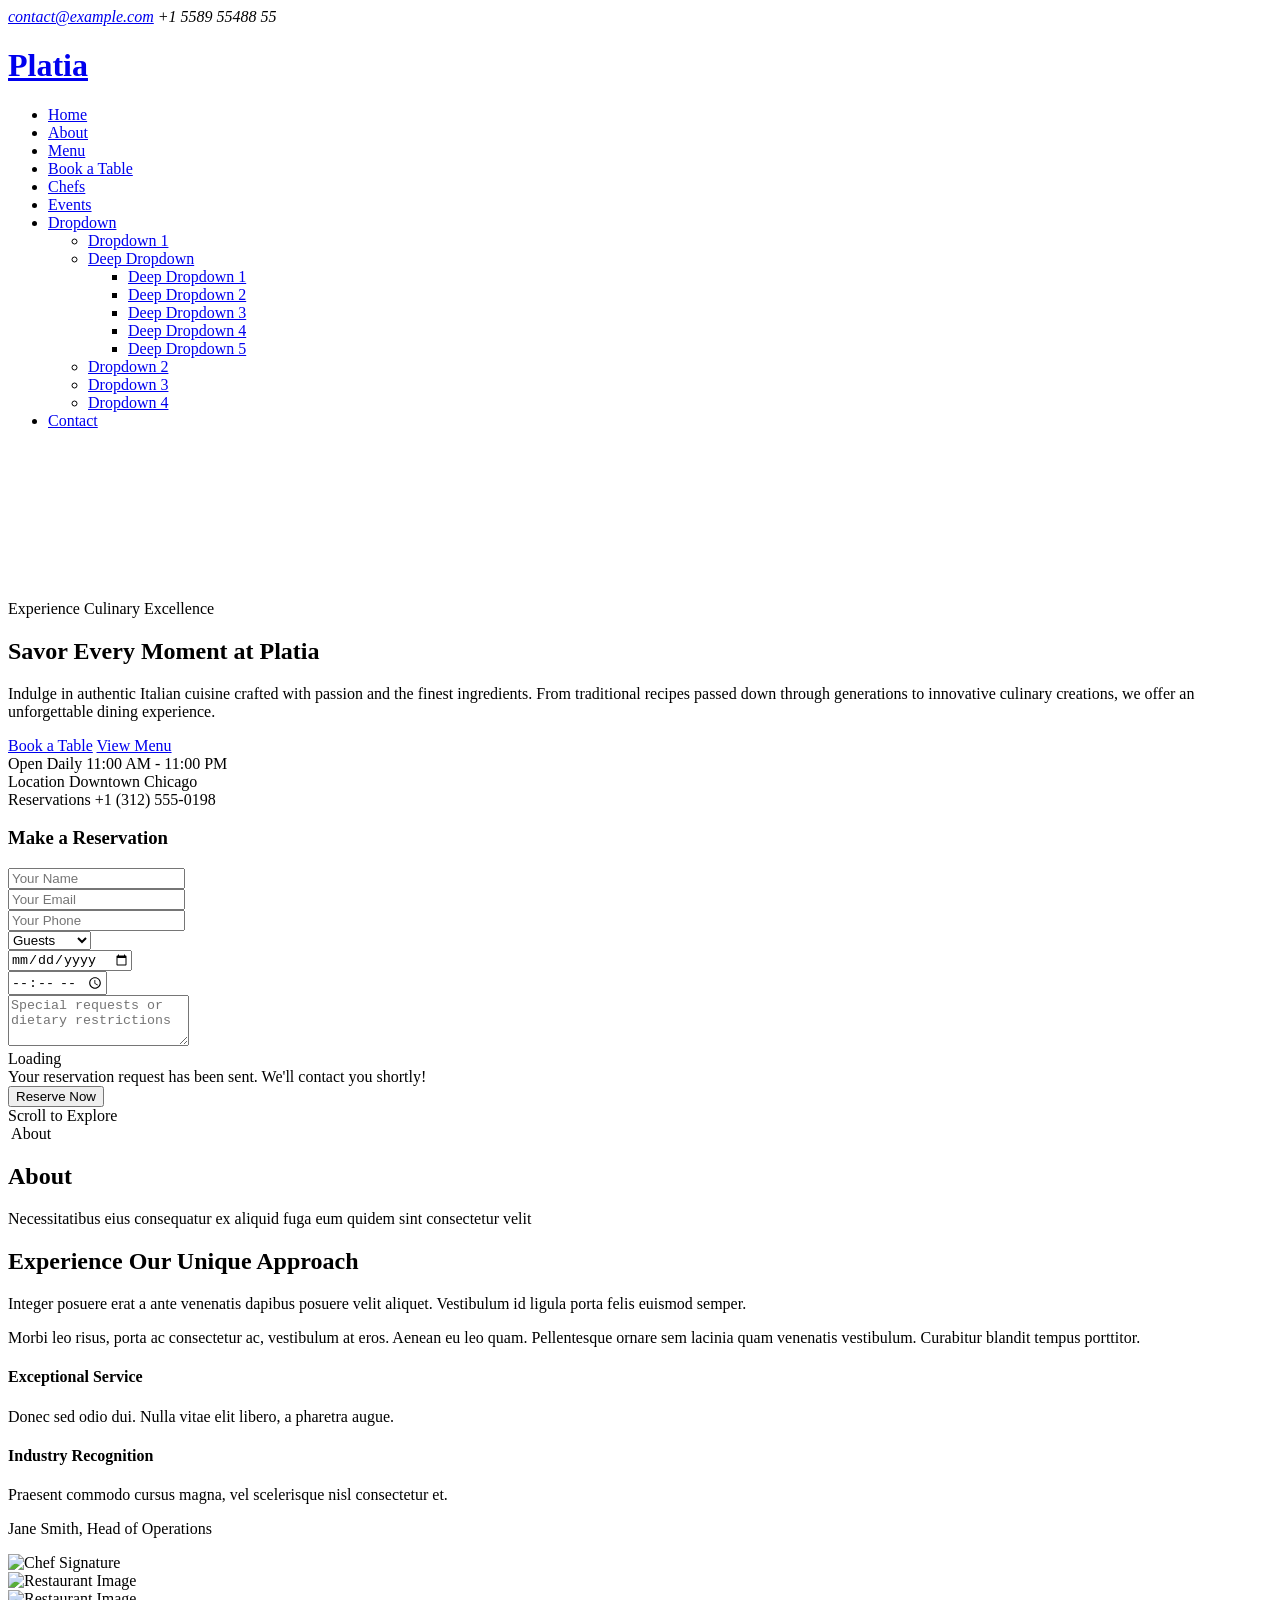
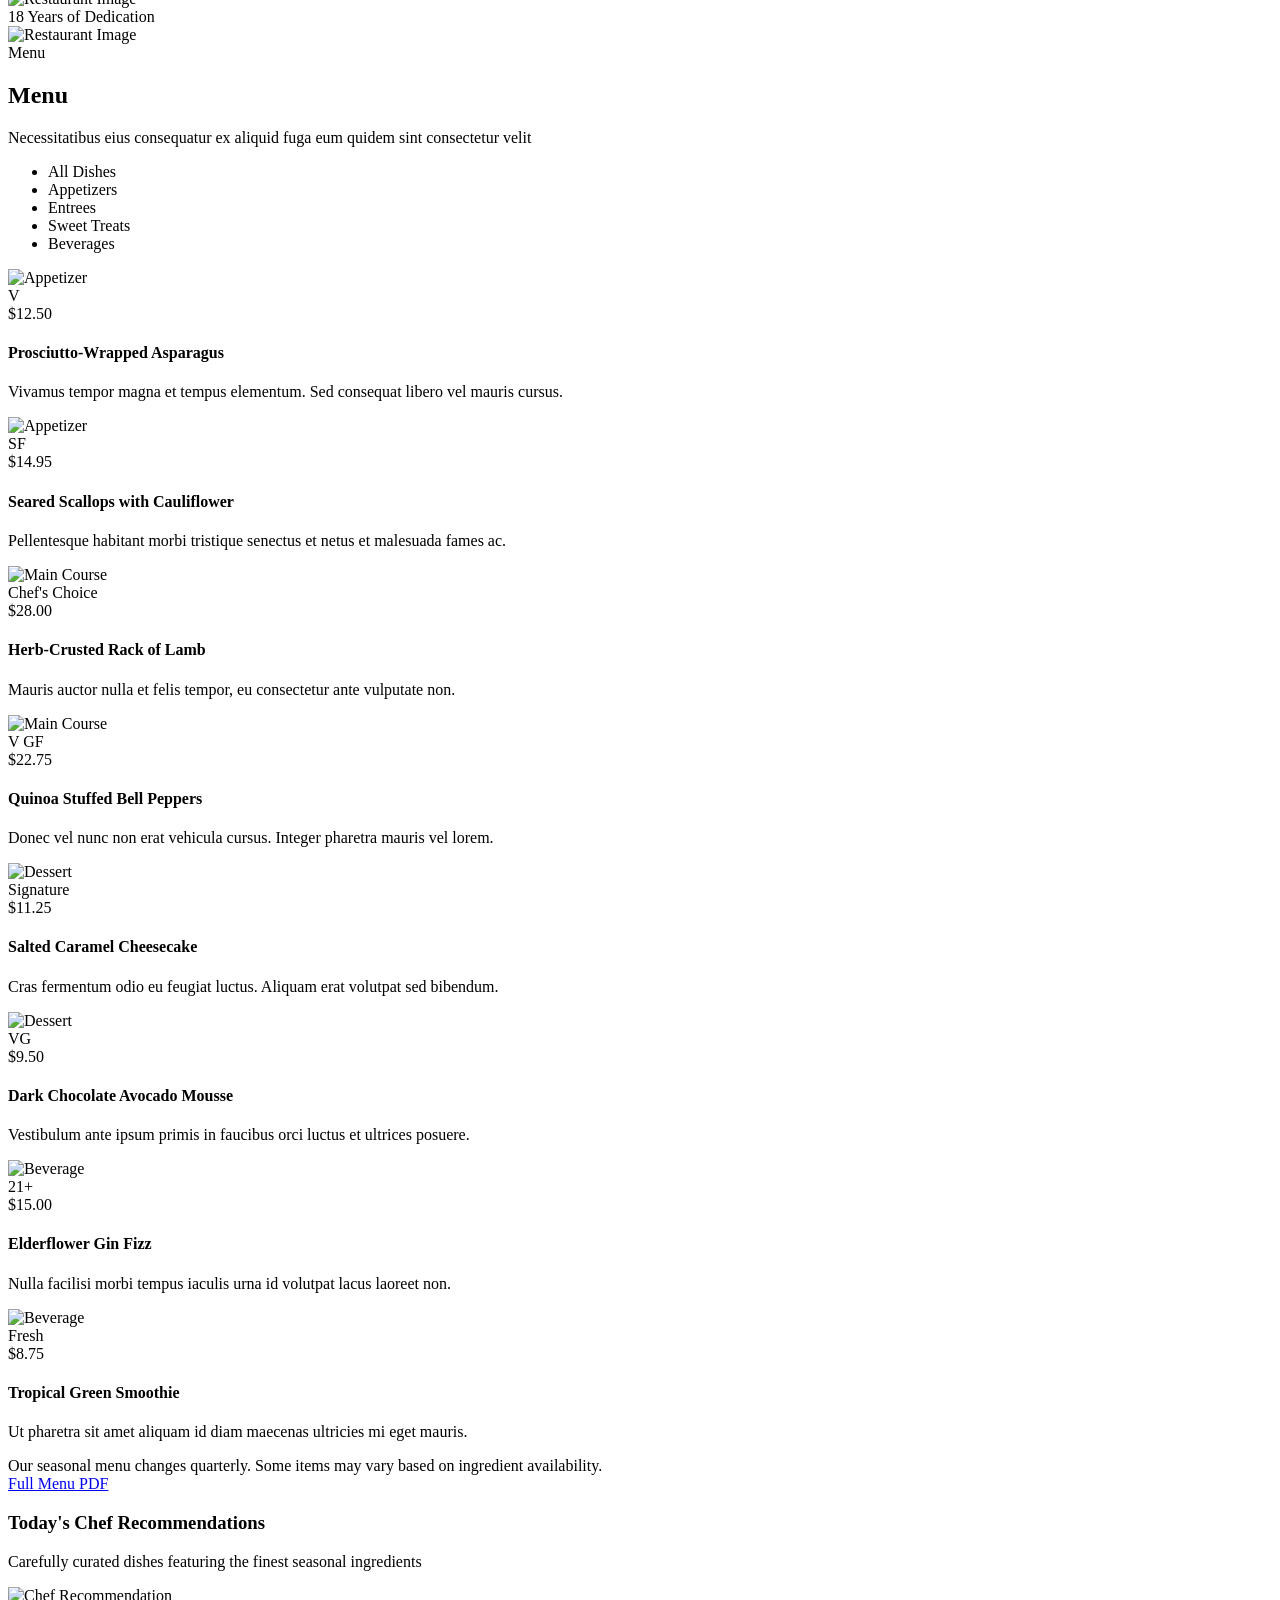
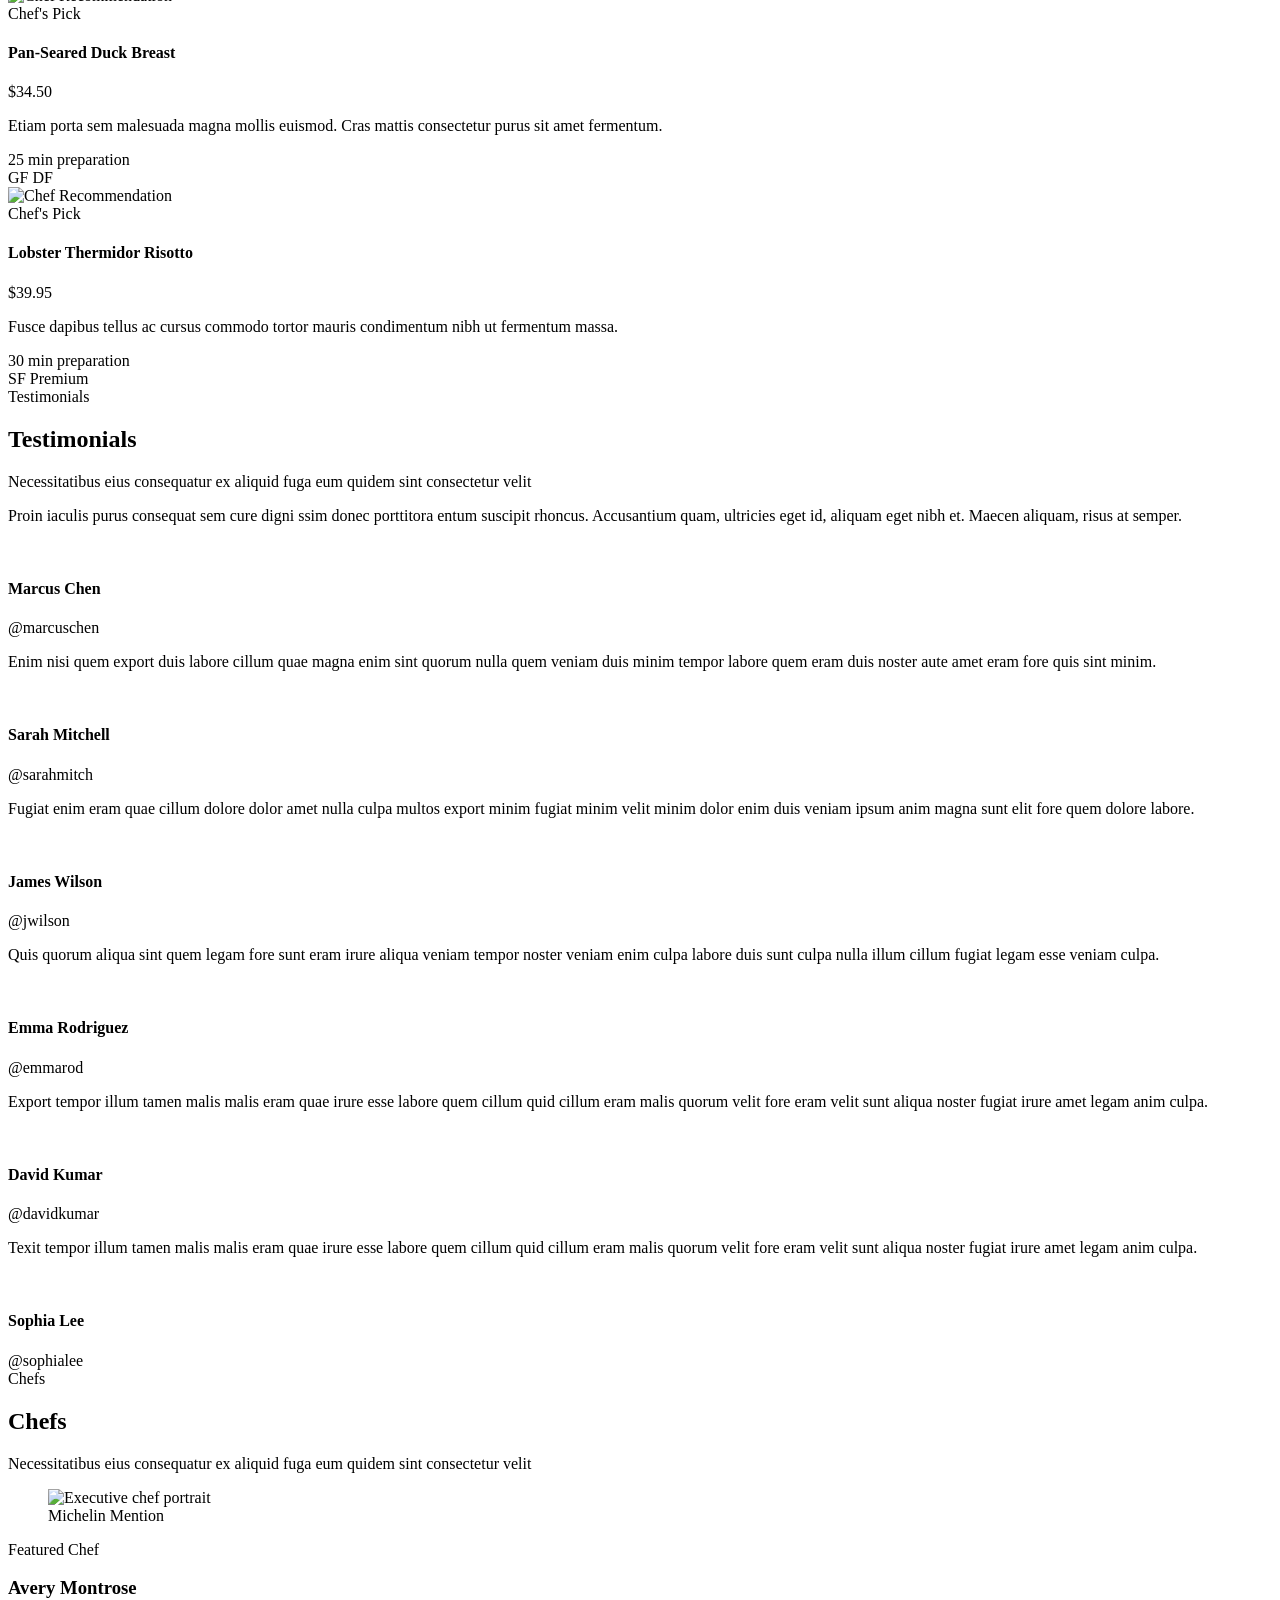
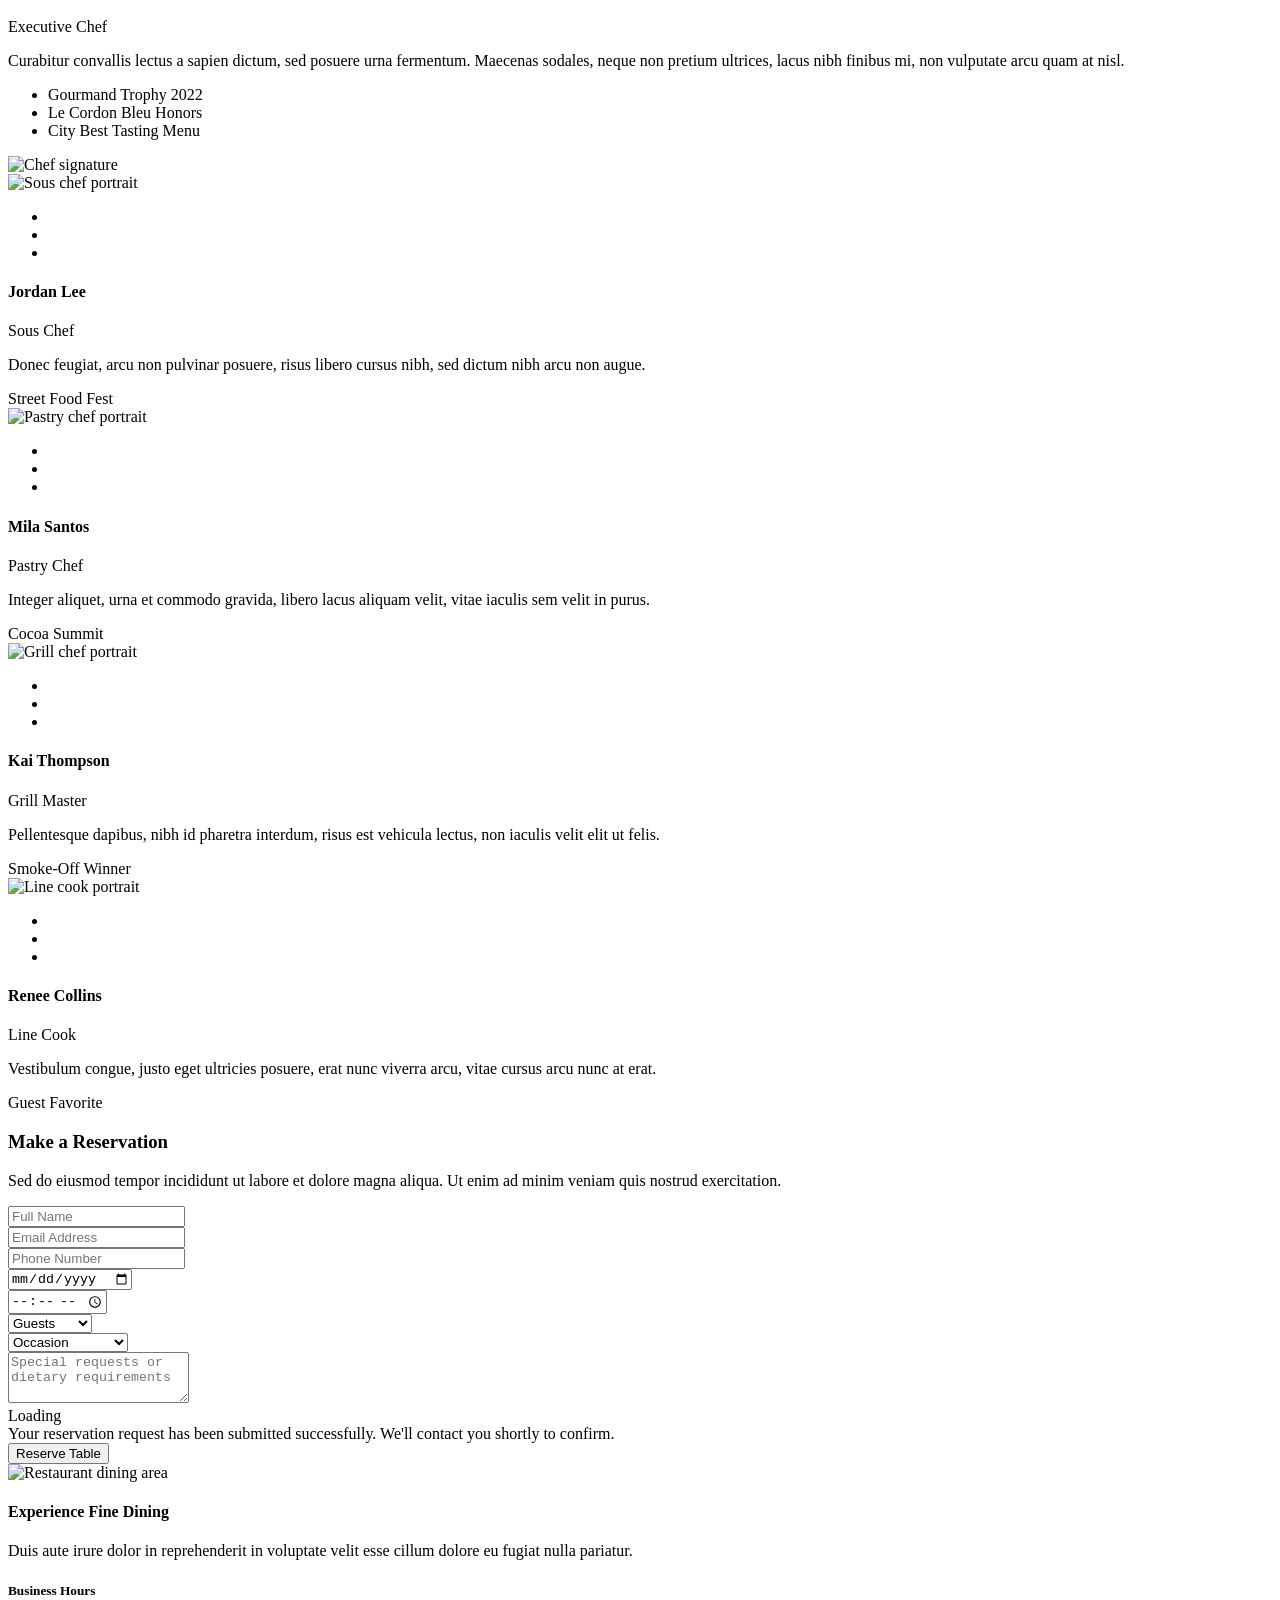
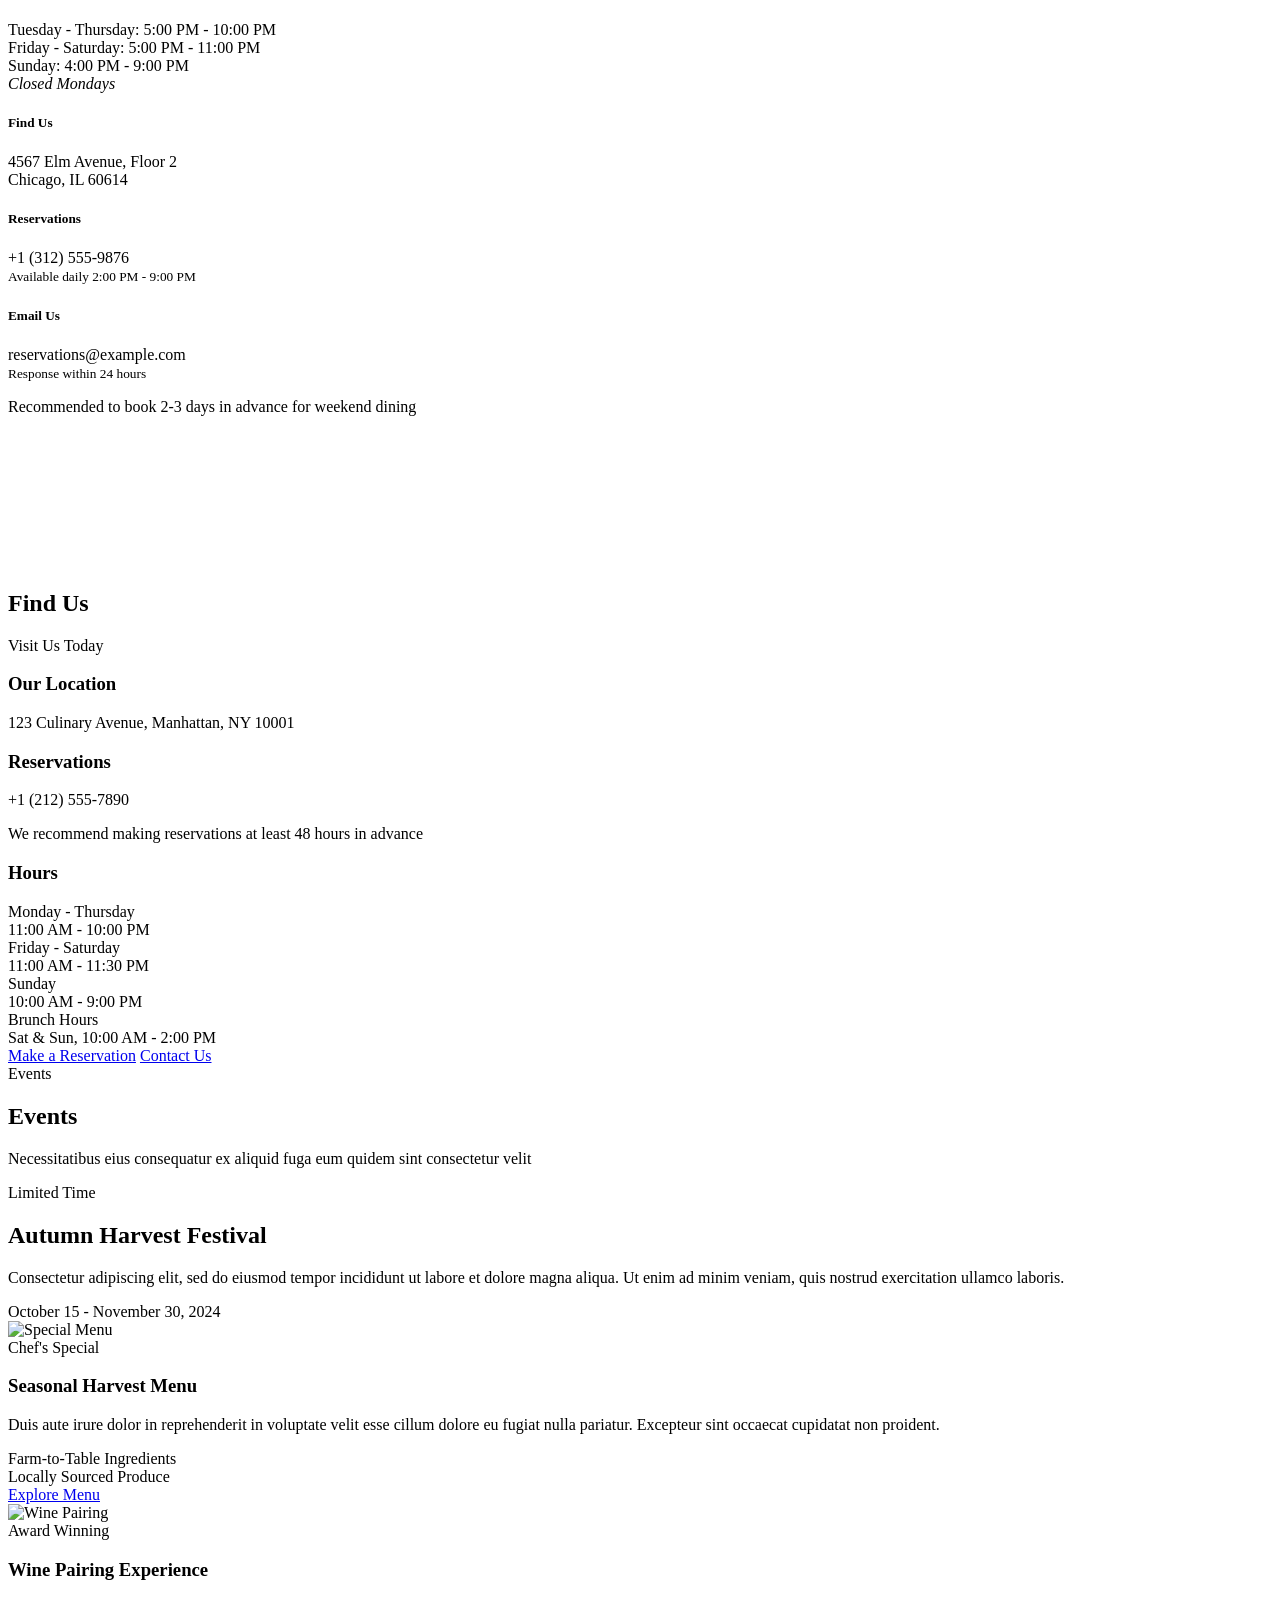
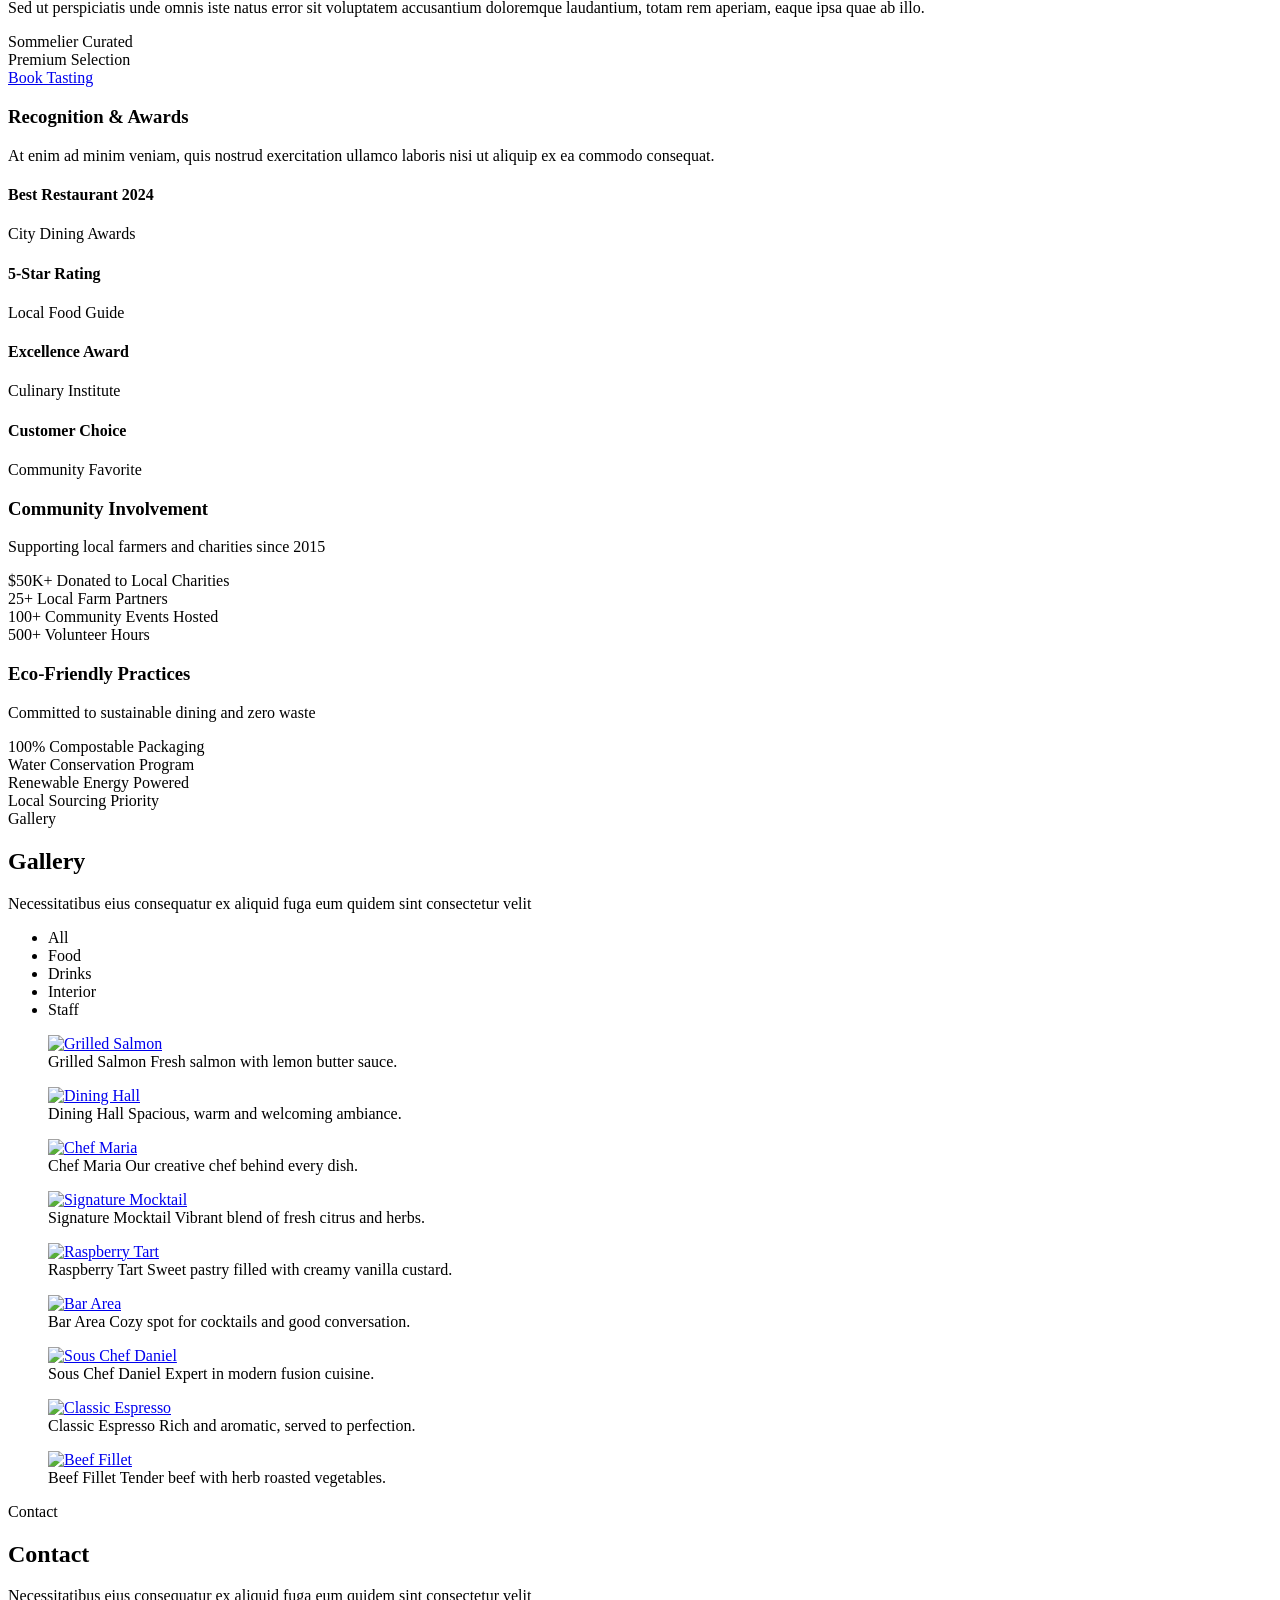
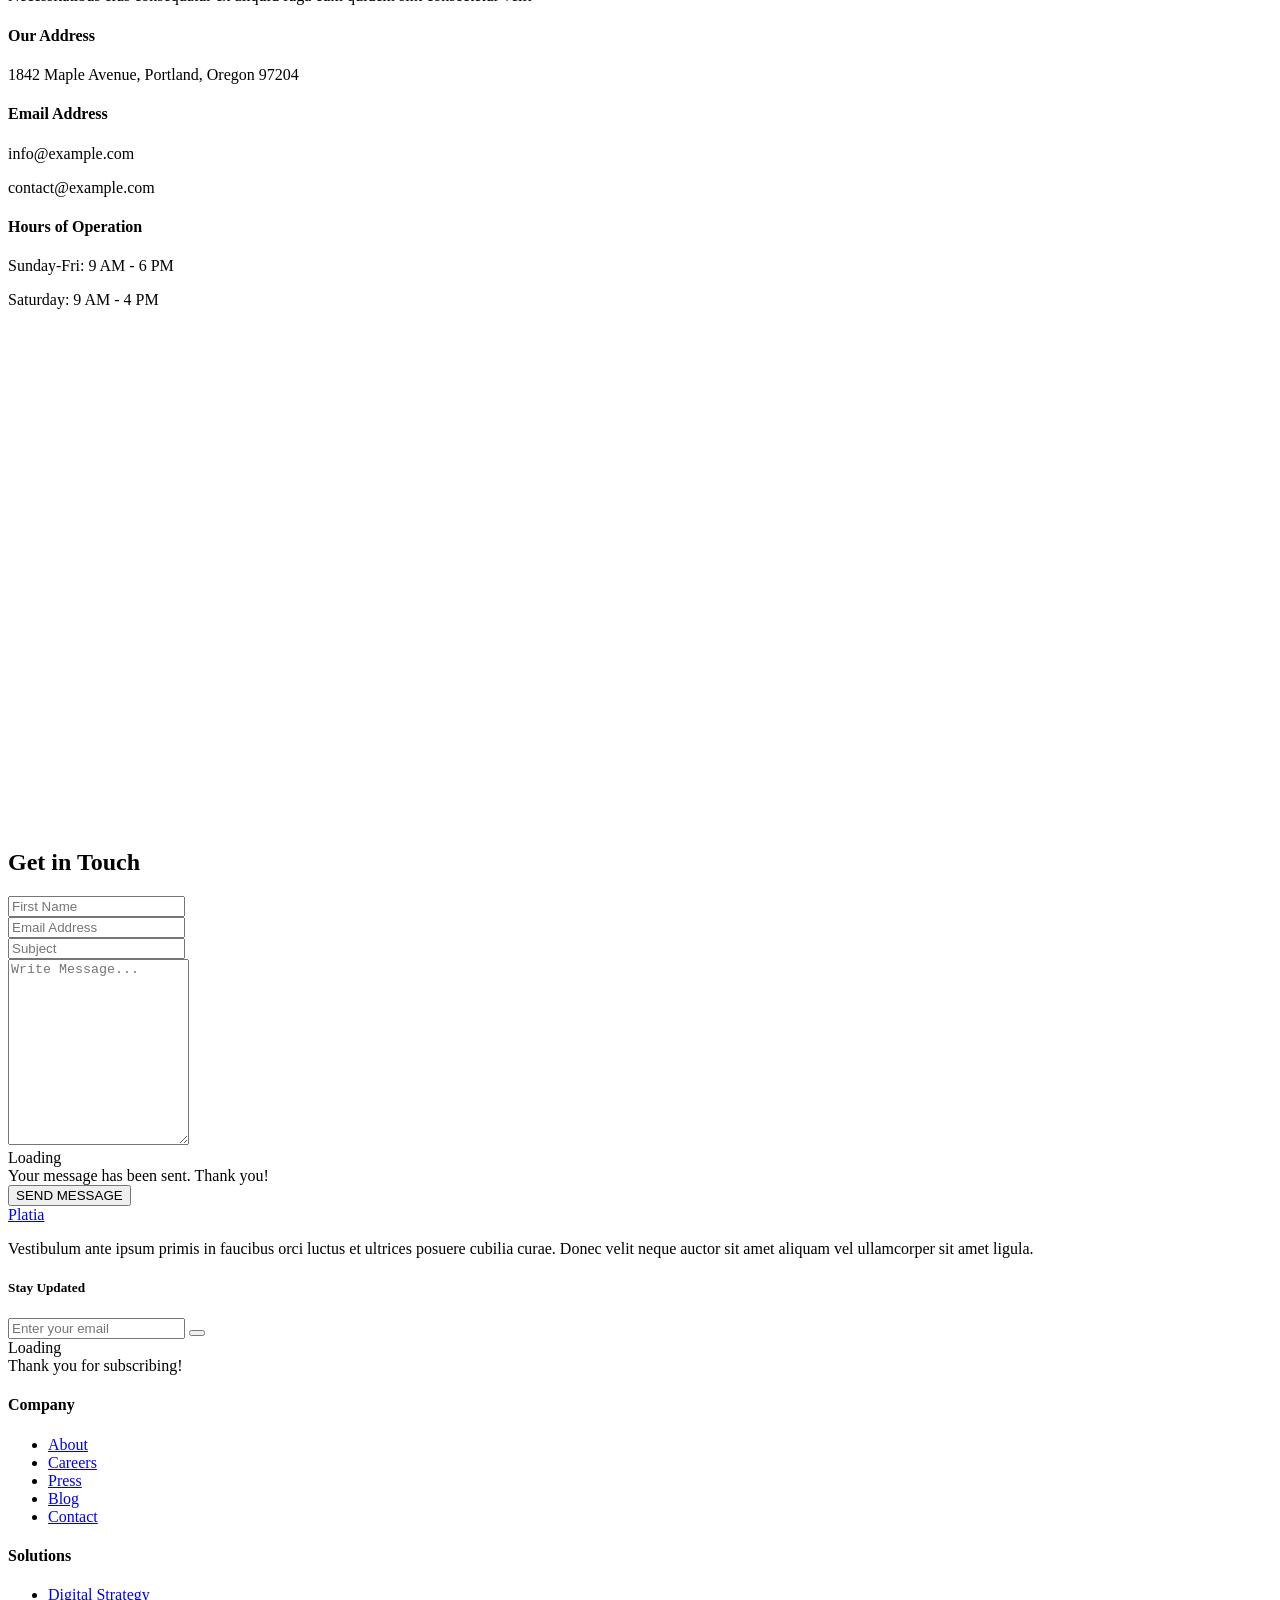
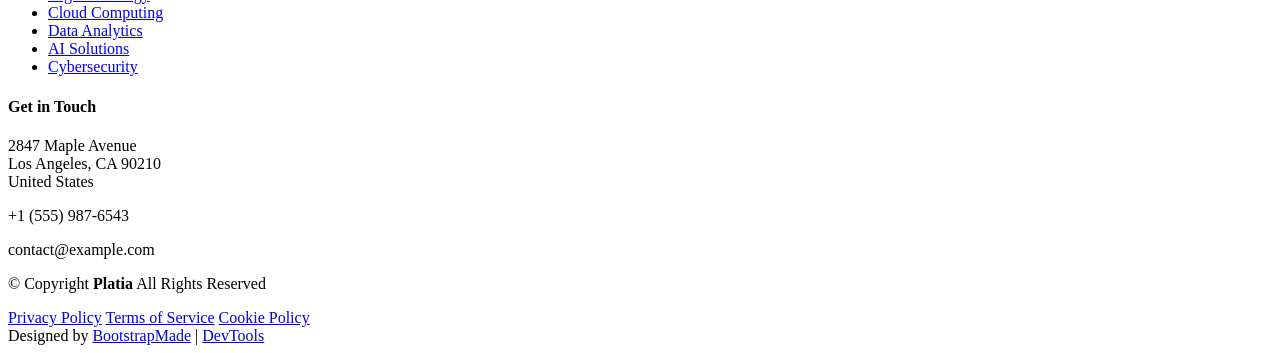
==== index.html @ f4bdc4f8 "Add files via upload" ====
<!DOCTYPE html>
<html lang="en">

<head>
  <meta charset="utf-8">
  <meta content="width=device-width, initial-scale=1.0" name="viewport">
  <title>Index - Platia Bootstrap Template</title>
  <meta name="description" content="">
  <meta name="keywords" content="">

  <!-- Favicons -->
  <link href="assets/img/favicon.png" rel="icon">
  <link href="assets/img/apple-touch-icon.png" rel="apple-touch-icon">

  <!-- Fonts -->
  <link href="https://fonts.googleapis.com" rel="preconnect">
  <link href="https://fonts.gstatic.com" rel="preconnect" crossorigin>
  <link href="https://fonts.googleapis.com/css2?family=Roboto:ital,wght@0,100;0,300;0,400;0,500;0,700;0,900;1,100;1,300;1,400;1,500;1,700;1,900&family=Roboto+Slab:wght@100;200;300;400;500;600;700;800;900&family=Source+Serif+Pro:ital,wght@0,200;0,300;0,400;0,600;0,700;0,900;1,200;1,300;1,400;1,600;1,700;1,900&display=swap" rel="stylesheet">

  <!-- Vendor CSS Files -->
  <link href="assets/vendor/bootstrap/css/bootstrap.min.css" rel="stylesheet">
  <link href="assets/vendor/bootstrap-icons/bootstrap-icons.css" rel="stylesheet">
  <link href="assets/vendor/aos/aos.css" rel="stylesheet">
  <link href="assets/vendor/swiper/swiper-bundle.min.css" rel="stylesheet">
  <link href="assets/vendor/glightbox/css/glightbox.min.css" rel="stylesheet">

  <!-- Main CSS File -->
  <link href="assets/css/main.css" rel="stylesheet">

  <!-- =======================================================
  * Template Name: Platia
  * Template URL: https://bootstrapmade.com/platia-bootstrap-restaurant-template/
  * Updated: Aug 11 2025 with Bootstrap v5.3.7
  * Author: BootstrapMade.com
  * License: https://bootstrapmade.com/license/
  ======================================================== -->
</head>

<body class="index-page">

  <header id="header" class="header fixed-top">

    <div class="topbar d-flex align-items-center dark-background">
      <div class="container d-flex justify-content-center justify-content-md-between">
        <div class="contact-info d-flex align-items-center">
          <i class="bi bi-envelope d-flex align-items-center"><a href="mailto:contact@example.com">contact@example.com</a></i>
          <i class="bi bi-phone d-flex align-items-center ms-4"><span>+1 5589 55488 55</span></i>
        </div>
        <div class="social-links d-none d-md-flex align-items-center">
          <a href="#" class="twitter"><i class="bi bi-twitter-x"></i></a>
          <a href="#" class="facebook"><i class="bi bi-facebook"></i></a>
          <a href="#" class="instagram"><i class="bi bi-instagram"></i></a>
          <a href="#" class="linkedin"><i class="bi bi-linkedin"></i></a>
        </div>
      </div>
    </div><!-- End Top Bar -->

    <div class="branding d-flex align-items-cente">

      <div class="container position-relative d-flex align-items-center justify-content-between">
        <a href="index.html" class="logo d-flex align-items-center">
          <!-- Uncomment the line below if you also wish to use an image logo -->
          <!-- <img src="assets/img/logo.webp" alt=""> -->
          <h1 class="sitename">Platia</h1>
        </a>

        <nav id="navmenu" class="navmenu">
          <ul>
            <li><a href="#hero" class="active">Home</a></li>
            <li><a href="#about">About</a></li>
            <li><a href="#menu">Menu</a></li>
            <li><a href="#book-a-table">Book a Table</a></li>
            <li><a href="#chefs">Chefs</a></li>
            <li><a href="#events">Events</a></li>
            <li class="dropdown"><a href="#"><span>Dropdown</span> <i class="bi bi-chevron-down toggle-dropdown"></i></a>
              <ul>
                <li><a href="#">Dropdown 1</a></li>
                <li class="dropdown"><a href="#"><span>Deep Dropdown</span> <i class="bi bi-chevron-down toggle-dropdown"></i></a>
                  <ul>
                    <li><a href="#">Deep Dropdown 1</a></li>
                    <li><a href="#">Deep Dropdown 2</a></li>
                    <li><a href="#">Deep Dropdown 3</a></li>
                    <li><a href="#">Deep Dropdown 4</a></li>
                    <li><a href="#">Deep Dropdown 5</a></li>
                  </ul>
                </li>
                <li><a href="#">Dropdown 2</a></li>
                <li><a href="#">Dropdown 3</a></li>
                <li><a href="#">Dropdown 4</a></li>
              </ul>
            </li>
            <li><a href="#contact">Contact</a></li>
          </ul>
          <i class="mobile-nav-toggle d-xl-none bi bi-list"></i>
        </nav>

      </div>

    </div>

  </header>

  <main class="main">

    <!-- Hero Section -->
    <section id="hero" class="hero section dark-background">

      <div class="hero-background">
        <video autoplay="" muted="" loop="" playsinline="">
          <source src="assets/img/restaurant/video-4.mp4" type="video/mp4">
        </video>
        <div class="overlay"></div>
      </div>

      <div class="container hero-content">
        <div class="row">
          <div class="col-lg-8">
            <div class="hero-text" data-aos="fade-up" data-aos-delay="100">
              <span class="tagline">Experience Culinary Excellence</span>
              <h1 class="hero-title">Savor Every Moment at Platia</h1>
              <p class="hero-description">Indulge in authentic Italian cuisine crafted with passion and the finest ingredients. From traditional recipes passed down through generations to innovative culinary creations, we offer an unforgettable dining experience.</p>

              <div class="hero-actions" data-aos="fade-up" data-aos-delay="200">
                <a href="#" class="btn btn-primary">Book a Table</a>
                <a href="#" class="btn btn-outline">View Menu</a>
              </div>

              <div class="hero-features" data-aos="fade-up" data-aos-delay="300">
                <div class="feature-item">
                  <i class="bi bi-clock"></i>
                  <div class="feature-text">
                    <span class="label">Open Daily</span>
                    <span class="value">11:00 AM - 11:00 PM</span>
                  </div>
                </div>
                <div class="feature-item">
                  <i class="bi bi-geo-alt"></i>
                  <div class="feature-text">
                    <span class="label">Location</span>
                    <span class="value">Downtown Chicago</span>
                  </div>
                </div>
                <div class="feature-item">
                  <i class="bi bi-telephone"></i>
                  <div class="feature-text">
                    <span class="label">Reservations</span>
                    <span class="value">+1 (312) 555-0198</span>
                  </div>
                </div>
              </div>
            </div>
          </div>

          <div class="col-lg-4">
            <div class="booking-card" data-aos="fade-left" data-aos-delay="200">
              <h3>Make a Reservation</h3>
              <form action="forms/book-a-table.php" method="post" class="php-email-form">
                <div class="row gy-3">
                  <div class="col-md-6">
                    <input type="text" name="name" class="form-control" placeholder="Your Name" required="">
                  </div>
                  <div class="col-md-6">
                    <input type="email" name="email" class="form-control" placeholder="Your Email" required="">
                  </div>
                  <div class="col-md-6">
                    <input type="tel" name="phone" class="form-control" placeholder="Your Phone" required="">
                  </div>
                  <div class="col-md-6">
                    <select name="people" class="form-control" required="">
                      <option value="">Guests</option>
                      <option value="1">1 Person</option>
                      <option value="2">2 People</option>
                      <option value="3">3 People</option>
                      <option value="4">4 People</option>
                      <option value="5">5+ People</option>
                    </select>
                  </div>
                  <div class="col-md-6">
                    <input type="date" name="date" class="form-control" required="">
                  </div>
                  <div class="col-md-6">
                    <input type="time" name="time" class="form-control" required="">
                  </div>
                  <div class="col-12">
                    <textarea name="message" class="form-control" rows="3" placeholder="Special requests or dietary restrictions"></textarea>
                  </div>
                  <div class="col-12">
                    <div class="loading">Loading</div>
                    <div class="error-message"></div>
                    <div class="sent-message">Your reservation request has been sent. We'll contact you shortly!</div>
                    <button type="submit" class="btn btn-primary w-100">Reserve Now</button>
                  </div>
                </div>
              </form>
            </div>
          </div>
        </div>
      </div>

      <div class="scroll-indicator" data-aos="fade-up" data-aos-delay="400">
        <div class="scroll-text">Scroll to Explore</div>
        <div class="scroll-arrow">
          <i class="bi bi-chevron-down"></i>
        </div>
      </div>

    </section><!-- /Hero Section -->

    <!-- About Section -->
    <section id="about" class="about section">

      <!-- Section Title -->
      <div class="container section-title" data-aos="fade-up">
        <span class="description-title">&nbsp;About</span>
        <h2>About</h2>
        <p>Necessitatibus eius consequatur ex aliquid fuga eum quidem sint consectetur velit</p>
      </div><!-- End Section Title -->

      <div class="container" data-aos="fade-up" data-aos-delay="100">

        <div class="row g-5 align-items-center">
          <div class="col-lg-6" data-aos="fade-up">
            <div class="about-content">
              <h2>Experience Our Unique Approach</h2>
              <p class="fst-italic">Integer posuere erat a ante venenatis dapibus posuere velit aliquet. Vestibulum id ligula porta felis euismod semper.</p>
              <p>Morbi leo risus, porta ac consectetur ac, vestibulum at eros. Aenean eu leo quam. Pellentesque ornare sem lacinia quam venenatis vestibulum. Curabitur blandit tempus porttitor.</p>

              <div class="row mt-4">
                <div class="col-md-6">
                  <div class="feature-item" data-aos="fade-up" data-aos-delay="150">
                    <i class="bi bi-award"></i>
                    <h4>Exceptional Service</h4>
                    <p>Donec sed odio dui. Nulla vitae elit libero, a pharetra augue.</p>
                  </div>
                </div>
                <div class="col-md-6">
                  <div class="feature-item" data-aos="fade-up" data-aos-delay="200">
                    <i class="bi bi-trophy"></i>
                    <h4>Industry Recognition</h4>
                    <p>Praesent commodo cursus magna, vel scelerisque nisl consectetur et.</p>
                  </div>
                </div>
              </div>

              <div class="signature mt-4" data-aos="fade-up" data-aos-delay="250">
                <p class="chef-name">Jane Smith, Head of Operations</p>
                <img src="assets/img/misc/signature-1.webp" alt="Chef Signature" class="img-fluid">
              </div>
            </div>
          </div>

          <div class="col-lg-6" data-aos="fade-up" data-aos-delay="300">
            <div class="about-gallery">
              <div class="row g-3">
                <div class="col-6">
                  <img src="assets/img/restaurant/showcase-3.webp" class="img-fluid rounded" alt="Restaurant Image">
                </div>
                <div class="col-6">
                  <img src="assets/img/restaurant/showcase-8.webp" class="img-fluid rounded" alt="Restaurant Image">
                </div>
                <div class="col-12 mt-3">
                  <div class="years-badge">
                    <span class="number">18</span>
                    <span class="text">Years of Dedication</span>
                  </div>
                  <img src="assets/img/restaurant/showcase-6.webp" class="img-fluid rounded" alt="Restaurant Image">
                </div>
              </div>
            </div>
          </div>
        </div>

      </div>

    </section><!-- /About Section -->

    <!-- Menu Section -->
    <section id="menu" class="menu section">

      <!-- Section Title -->
      <div class="container section-title" data-aos="fade-up">
        <span class="description-title">Menu</span>
        <h2>Menu</h2>
        <p>Necessitatibus eius consequatur ex aliquid fuga eum quidem sint consectetur velit</p>
      </div><!-- End Section Title -->

      <div class="container" data-aos="fade-up" data-aos-delay="100">

        <div class="isotope-layout" data-default-filter="*" data-layout="masonry" data-sort="original-order">

          <div class="menu-filters isotope-filters mb-5" data-aos="fade-up" data-aos-delay="200">
            <ul>
              <li data-filter="*" class="filter-active">All Dishes</li>
              <li data-filter=".filter-starters">Appetizers</li>
              <li data-filter=".filter-main">Entrees</li>
              <li data-filter=".filter-dessert">Sweet Treats</li>
              <li data-filter=".filter-drinks">Beverages</li>
            </ul>
          </div>

          <div class="menu-grid isotope-container row gy-5" data-aos="fade-up" data-aos-delay="300">

            <div class="col-xl-4 col-lg-6 isotope-item filter-starters">
              <div class="menu-card">
                <div class="menu-card-image">
                  <img src="assets/img/restaurant/starter-1.webp" alt="Appetizer" class="img-fluid">
                  <div class="dietary-badges">
                    <span class="badge-vegetarian">V</span>
                  </div>
                  <div class="price-overlay">$12.50</div>
                </div>
                <div class="menu-card-content">
                  <h4>Prosciutto-Wrapped Asparagus</h4>
                  <p>Vivamus tempor magna et tempus elementum. Sed consequat libero vel mauris cursus.</p>
                  <div class="spice-level">
                    <span class="spice-dot"></span>
                    <span class="spice-dot"></span>
                    <span class="spice-dot active"></span>
                  </div>
                </div>
              </div>
            </div>

            <div class="col-xl-4 col-lg-6 isotope-item filter-starters">
              <div class="menu-card">
                <div class="menu-card-image">
                  <img src="assets/img/restaurant/starter-3.webp" alt="Appetizer" class="img-fluid">
                  <div class="dietary-badges">
                    <span class="badge-seafood">SF</span>
                  </div>
                  <div class="price-overlay">$14.95</div>
                </div>
                <div class="menu-card-content">
                  <h4>Seared Scallops with Cauliflower</h4>
                  <p>Pellentesque habitant morbi tristique senectus et netus et malesuada fames ac.</p>
                  <div class="spice-level">
                    <span class="spice-dot active"></span>
                    <span class="spice-dot"></span>
                    <span class="spice-dot"></span>
                  </div>
                </div>
              </div>
            </div>

            <div class="col-xl-4 col-lg-6 isotope-item filter-main">
              <div class="menu-card featured">
                <div class="menu-card-image">
                  <img src="assets/img/restaurant/main-2.webp" alt="Main Course" class="img-fluid">
                  <div class="dietary-badges">
                    <span class="badge-chef">Chef's Choice</span>
                  </div>
                  <div class="price-overlay">$28.00</div>
                </div>
                <div class="menu-card-content">
                  <h4>Herb-Crusted Rack of Lamb</h4>
                  <p>Mauris auctor nulla et felis tempor, eu consectetur ante vulputate non.</p>
                  <div class="spice-level">
                    <span class="spice-dot active"></span>
                    <span class="spice-dot active"></span>
                    <span class="spice-dot"></span>
                  </div>
                </div>
              </div>
            </div>

            <div class="col-xl-4 col-lg-6 isotope-item filter-main">
              <div class="menu-card">
                <div class="menu-card-image">
                  <img src="assets/img/restaurant/main-6.webp" alt="Main Course" class="img-fluid">
                  <div class="dietary-badges">
                    <span class="badge-vegetarian">V</span>
                    <span class="badge-gluten-free">GF</span>
                  </div>
                  <div class="price-overlay">$22.75</div>
                </div>
                <div class="menu-card-content">
                  <h4>Quinoa Stuffed Bell Peppers</h4>
                  <p>Donec vel nunc non erat vehicula cursus. Integer pharetra mauris vel lorem.</p>
                  <div class="spice-level">
                    <span class="spice-dot active"></span>
                    <span class="spice-dot"></span>
                    <span class="spice-dot"></span>
                  </div>
                </div>
              </div>
            </div>

            <div class="col-xl-4 col-lg-6 isotope-item filter-dessert">
              <div class="menu-card">
                <div class="menu-card-image">
                  <img src="assets/img/restaurant/dessert-4.webp" alt="Dessert" class="img-fluid">
                  <div class="dietary-badges">
                    <span class="badge-signature">Signature</span>
                  </div>
                  <div class="price-overlay">$11.25</div>
                </div>
                <div class="menu-card-content">
                  <h4>Salted Caramel Cheesecake</h4>
                  <p>Cras fermentum odio eu feugiat luctus. Aliquam erat volutpat sed bibendum.</p>
                  <div class="spice-level">
                    <span class="spice-dot"></span>
                    <span class="spice-dot"></span>
                    <span class="spice-dot"></span>
                  </div>
                </div>
              </div>
            </div>

            <div class="col-xl-4 col-lg-6 isotope-item filter-dessert">
              <div class="menu-card">
                <div class="menu-card-image">
                  <img src="assets/img/restaurant/dessert-9.webp" alt="Dessert" class="img-fluid">
                  <div class="dietary-badges">
                    <span class="badge-vegan">VG</span>
                  </div>
                  <div class="price-overlay">$9.50</div>
                </div>
                <div class="menu-card-content">
                  <h4>Dark Chocolate Avocado Mousse</h4>
                  <p>Vestibulum ante ipsum primis in faucibus orci luctus et ultrices posuere.</p>
                  <div class="spice-level">
                    <span class="spice-dot"></span>
                    <span class="spice-dot"></span>
                    <span class="spice-dot"></span>
                  </div>
                </div>
              </div>
            </div>

            <div class="col-xl-4 col-lg-6 isotope-item filter-drinks">
              <div class="menu-card">
                <div class="menu-card-image">
                  <img src="assets/img/restaurant/drink-2.webp" alt="Beverage" class="img-fluid">
                  <div class="dietary-badges">
                    <span class="badge-alcoholic">21+</span>
                  </div>
                  <div class="price-overlay">$15.00</div>
                </div>
                <div class="menu-card-content">
                  <h4>Elderflower Gin Fizz</h4>
                  <p>Nulla facilisi morbi tempus iaculis urna id volutpat lacus laoreet non.</p>
                  <div class="spice-level">
                    <span class="spice-dot"></span>
                    <span class="spice-dot"></span>
                    <span class="spice-dot"></span>
                  </div>
                </div>
              </div>
            </div>

            <div class="col-xl-4 col-lg-6 isotope-item filter-drinks">
              <div class="menu-card">
                <div class="menu-card-image">
                  <img src="assets/img/restaurant/drink-6.webp" alt="Beverage" class="img-fluid">
                  <div class="dietary-badges">
                    <span class="badge-fresh">Fresh</span>
                  </div>
                  <div class="price-overlay">$8.75</div>
                </div>
                <div class="menu-card-content">
                  <h4>Tropical Green Smoothie</h4>
                  <p>Ut pharetra sit amet aliquam id diam maecenas ultricies mi eget mauris.</p>
                  <div class="spice-level">
                    <span class="spice-dot"></span>
                    <span class="spice-dot"></span>
                    <span class="spice-dot"></span>
                  </div>
                </div>
              </div>
            </div>

          </div>

        </div>

        <div class="menu-actions" data-aos="fade-up" data-aos-delay="400">
          <div class="row align-items-center">
            <div class="col-md-8">
              <div class="seasonal-notice">
                <i class="bi bi-info-circle"></i>
                <span>Our seasonal menu changes quarterly. Some items may vary based on ingredient availability.</span>
              </div>
            </div>
            <div class="col-md-4 text-md-end">
              <a href="#" class="menu-download-btn">
                <i class="bi bi-download"></i>
                <span>Full Menu PDF</span>
              </a>
            </div>
          </div>
        </div>

        <div class="chef-recommendations" data-aos="fade-up" data-aos-delay="500">
          <div class="section-header">
            <h3><i class="bi bi-star-fill"></i> Today's Chef Recommendations</h3>
            <p>Carefully curated dishes featuring the finest seasonal ingredients</p>
          </div>

          <div class="row g-4">
            <div class="col-lg-6">
              <div class="recommendation-card">
                <div class="recommendation-image">
                  <img src="assets/img/restaurant/main-9.webp" alt="Chef Recommendation" class="img-fluid">
                  <div class="chef-badge">
                    <i class="bi bi-award"></i>
                    <span>Chef's Pick</span>
                  </div>
                </div>
                <div class="recommendation-content">
                  <div class="recommendation-header">
                    <h4>Pan-Seared Duck Breast</h4>
                    <div class="recommendation-price">$34.50</div>
                  </div>
                  <p>Etiam porta sem malesuada magna mollis euismod. Cras mattis consectetur purus sit amet fermentum.</p>
                  <div class="recommendation-details">
                    <div class="serving-info">
                      <i class="bi bi-clock"></i>
                      <span>25 min preparation</span>
                    </div>
                    <div class="dietary-info">
                      <span class="mini-badge gluten-free">GF</span>
                      <span class="mini-badge dairy-free">DF</span>
                    </div>
                  </div>
                </div>
              </div>
            </div>

            <div class="col-lg-6">
              <div class="recommendation-card">
                <div class="recommendation-image">
                  <img src="assets/img/restaurant/main-8.webp" alt="Chef Recommendation" class="img-fluid">
                  <div class="chef-badge">
                    <i class="bi bi-award"></i>
                    <span>Chef's Pick</span>
                  </div>
                </div>
                <div class="recommendation-content">
                  <div class="recommendation-header">
                    <h4>Lobster Thermidor Risotto</h4>
                    <div class="recommendation-price">$39.95</div>
                  </div>
                  <p>Fusce dapibus tellus ac cursus commodo tortor mauris condimentum nibh ut fermentum massa.</p>
                  <div class="recommendation-details">
                    <div class="serving-info">
                      <i class="bi bi-clock"></i>
                      <span>30 min preparation</span>
                    </div>
                    <div class="dietary-info">
                      <span class="mini-badge seafood">SF</span>
                      <span class="mini-badge premium">Premium</span>
                    </div>
                  </div>
                </div>
              </div>
            </div>
          </div>
        </div>

      </div>

    </section><!-- /Menu Section -->

    <!-- Testimonials Section -->
    <section id="testimonials" class="testimonials section light-background">

      <!-- Section Title -->
      <div class="container section-title" data-aos="fade-up">
        <span class="description-title">Testimonials</span>
        <h2>Testimonials</h2>
        <p>Necessitatibus eius consequatur ex aliquid fuga eum quidem sint consectetur velit</p>
      </div><!-- End Section Title -->

      <div class="container" data-aos="fade-up" data-aos-delay="100">

        <div class="testimonials-14 swiper init-swiper">
          <script type="application/json" class="swiper-config">
            {
              "loop": true,
              "speed": 600,
              "autoplay": {
                "delay": 5000
              },
              "slidesPerView": 3,
              "spaceBetween": 24,
              "pagination": {
                "el": ".swiper-pagination",
                "type": "bullets",
                "clickable": true
              },
              "breakpoints": {
                "320": {
                  "slidesPerView": 1,
                  "spaceBetween": 16
                },
                "768": {
                  "slidesPerView": 2,
                  "spaceBetween": 24
                },
                "1200": {
                  "slidesPerView": 3,
                  "spaceBetween": 24
                }
              }
            }
          </script>

          <div class="swiper-wrapper">

            <!-- Testimonial Item 1 -->
            <div class="swiper-slide">
              <div class="testimonial-item">
                <div class="stars">
                  <i class="bi bi-star-fill"></i>
                  <i class="bi bi-star-fill"></i>
                  <i class="bi bi-star-fill"></i>
                  <i class="bi bi-star-fill"></i>
                  <i class="bi bi-star-fill"></i>
                </div>
                <p>Proin iaculis purus consequat sem cure digni ssim donec porttitora entum suscipit rhoncus. Accusantium quam, ultricies eget id, aliquam eget nibh et. Maecen aliquam, risus at semper.</p>
                <div class="profile">
                  <img src="assets/img/person/person-m-9.webp" class="testimonial-img" alt="" loading="lazy">
                  <div class="info">
                    <h4>Marcus Chen <i class="bi bi-patch-check-fill"></i></h4>
                    <span>@marcuschen</span>
                  </div>
                </div>
              </div>
            </div><!-- End testimonial item -->

            <!-- Testimonial Item 2 -->
            <div class="swiper-slide">
              <div class="testimonial-item">
                <div class="stars">
                  <i class="bi bi-star-fill"></i>
                  <i class="bi bi-star-fill"></i>
                  <i class="bi bi-star-fill"></i>
                  <i class="bi bi-star-fill"></i>
                  <i class="bi bi-star-fill"></i>
                </div>
                <p>Enim nisi quem export duis labore cillum quae magna enim sint quorum nulla quem veniam duis minim tempor labore quem eram duis noster aute amet eram fore quis sint minim.</p>
                <div class="profile">
                  <img src="assets/img/person/person-f-5.webp" class="testimonial-img" alt="" loading="lazy">
                  <div class="info">
                    <h4>Sarah Mitchell <i class="bi bi-patch-check-fill"></i></h4>
                    <span>@sarahmitch</span>
                  </div>
                </div>
              </div>
            </div><!-- End testimonial item -->

            <!-- Testimonial Item 3 -->
            <div class="swiper-slide">
              <div class="testimonial-item">
                <div class="stars">
                  <i class="bi bi-star-fill"></i>
                  <i class="bi bi-star-fill"></i>
                  <i class="bi bi-star-fill"></i>
                  <i class="bi bi-star-fill"></i>
                  <i class="bi bi-star-fill"></i>
                </div>
                <p>Fugiat enim eram quae cillum dolore dolor amet nulla culpa multos export minim fugiat minim velit minim dolor enim duis veniam ipsum anim magna sunt elit fore quem dolore labore.</p>
                <div class="profile">
                  <img src="assets/img/person/person-f-12.webp" class="testimonial-img" alt="" loading="lazy">
                  <div class="info">
                    <h4>James Wilson <i class="bi bi-patch-check-fill"></i></h4>
                    <span>@jwilson</span>
                  </div>
                </div>
              </div>
            </div><!-- End testimonial item -->

            <!-- Testimonial Item 4 -->
            <div class="swiper-slide">
              <div class="testimonial-item">
                <div class="stars">
                  <i class="bi bi-star-fill"></i>
                  <i class="bi bi-star-fill"></i>
                  <i class="bi bi-star-fill"></i>
                  <i class="bi bi-star-fill"></i>
                  <i class="bi bi-star-fill"></i>
                </div>
                <p>Quis quorum aliqua sint quem legam fore sunt eram irure aliqua veniam tempor noster veniam enim culpa labore duis sunt culpa nulla illum cillum fugiat legam esse veniam culpa.</p>
                <div class="profile">
                  <img src="assets/img/person/person-m-12.webp" class="testimonial-img" alt="" loading="lazy">
                  <div class="info">
                    <h4>Emma Rodriguez <i class="bi bi-patch-check-fill"></i></h4>
                    <span>@emmarod</span>
                  </div>
                </div>
              </div>
            </div><!-- End testimonial item -->

            <!-- Testimonial Item 5 -->
            <div class="swiper-slide">
              <div class="testimonial-item">
                <div class="stars">
                  <i class="bi bi-star-fill"></i>
                  <i class="bi bi-star-fill"></i>
                  <i class="bi bi-star-fill"></i>
                  <i class="bi bi-star-fill"></i>
                  <i class="bi bi-star-fill"></i>
                </div>
                <p>Export tempor illum tamen malis malis eram quae irure esse labore quem cillum quid cillum eram malis quorum velit fore eram velit sunt aliqua noster fugiat irure amet legam anim culpa.</p>
                <div class="profile">
                  <img src="assets/img/person/person-m-13.webp" class="testimonial-img" alt="" loading="lazy">
                  <div class="info">
                    <h4>David Kumar <i class="bi bi-patch-check-fill"></i></h4>
                    <span>@davidkumar</span>
                  </div>
                </div>
              </div>
            </div><!-- End testimonial item -->

            <!-- Testimonial Item 6 -->
            <div class="swiper-slide">
              <div class="testimonial-item">
                <div class="stars">
                  <i class="bi bi-star-fill"></i>
                  <i class="bi bi-star-fill"></i>
                  <i class="bi bi-star-fill"></i>
                  <i class="bi bi-star-fill"></i>
                  <i class="bi bi-star-fill"></i>
                </div>
                <p>Texit tempor illum tamen malis malis eram quae irure esse labore quem cillum quid cillum eram malis quorum velit fore eram velit sunt aliqua noster fugiat irure amet legam anim culpa.</p>
                <div class="profile">
                  <img src="assets/img/person/person-f-13.webp" class="testimonial-img" alt="" loading="lazy">
                  <div class="info">
                    <h4>Sophia Lee <i class="bi bi-patch-check-fill"></i></h4>
                    <span>@sophialee</span>
                  </div>
                </div>
              </div>
            </div><!-- End testimonial item -->

          </div>

          <div class="swiper-pagination"></div>

        </div>

      </div>

    </section><!-- /Testimonials Section -->

    <!-- Chefs Section -->
    <section id="chefs" class="chefs section">

      <!-- Section Title -->
      <div class="container section-title" data-aos="fade-up">
        <span class="description-title">Chefs</span>
        <h2>Chefs</h2>
        <p>Necessitatibus eius consequatur ex aliquid fuga eum quidem sint consectetur velit</p>
      </div><!-- End Section Title -->

      <div class="container" data-aos="fade-up" data-aos-delay="100">

        <div class="featured-chef row align-items-center g-4" data-aos="fade-up" data-aos-delay="150">
          <div class="col-lg-5">
            <figure class="chef-photo m-0">
              <img src="assets/img/restaurant/chef-4.webp" alt="Executive chef portrait" class="img-fluid">
              <div class="badge-overlay">
                <span class="pill"><i class="bi bi-star-fill me-1"></i> Michelin Mention</span>
              </div>
            </figure>
          </div>

          <div class="col-lg-7">
            <div class="chef-content">
              <div class="topline d-inline-flex align-items-center mb-2">
                <i class="bi bi-patch-check-fill me-2"></i>
                <span>Featured Chef</span>
              </div>
              <h3 class="name">Avery Montrose</h3>
              <p class="role mb-3">Executive Chef</p>
              <p class="bio mb-4">Curabitur convallis lectus a sapien dictum, sed posuere urna fermentum. Maecenas sodales, neque non pretium ultrices, lacus nibh finibus mi, non vulputate arcu quam at nisl.</p>

              <ul class="awards list-unstyled d-flex flex-wrap gap-2 mb-4">
                <li class="award-badge"><i class="bi bi-award me-1"></i> Gourmand Trophy 2022</li>
                <li class="award-badge"><i class="bi bi-bookmark-star me-1"></i> Le Cordon Bleu Honors</li>
                <li class="award-badge"><i class="bi bi-trophy me-1"></i> City Best Tasting Menu</li>
              </ul>

              <div class="signature">
                <img src="assets/img/misc/signature-1.webp" alt="Chef signature" class="img-fluid">
              </div>
            </div>
          </div>
        </div>

        <div class="row g-4 team-grid mt-2">

          <div class="col-md-6 col-lg-3" data-aos="zoom-in" data-aos-delay="200">
            <article class="chef-card h-100">
              <div class="image-wrapper">
                <img src="assets/img/restaurant/chef-1.webp" alt="Sous chef portrait" class="img-fluid" loading="lazy">
                <ul class="social list-unstyled m-0">
                  <li><a href="#" aria-label="Instagram"><i class="bi bi-instagram"></i></a></li>
                  <li><a href="#" aria-label="Twitter"><i class="bi bi-twitter-x"></i></a></li>
                  <li><a href="#" aria-label="LinkedIn"><i class="bi bi-linkedin"></i></a></li>
                </ul>
              </div>
              <div class="content p-3">
                <h4 class="name mb-1">Jordan Lee</h4>
                <p class="role mb-2">Sous Chef</p>
                <p class="excerpt mb-3">Donec feugiat, arcu non pulvinar posuere, risus libero cursus nibh, sed dictum nibh arcu non augue.</p>
                <div class="badges d-flex flex-wrap gap-2">
                  <span class="mini-badge"><i class="bi bi-award me-1"></i> Street Food Fest</span>
                </div>
              </div>
            </article>
          </div><!-- End Chef Card -->

          <div class="col-md-6 col-lg-3" data-aos="zoom-in" data-aos-delay="250">
            <article class="chef-card h-100">
              <div class="image-wrapper">
                <img src="assets/img/restaurant/chef-6.webp" alt="Pastry chef portrait" class="img-fluid" loading="lazy">
                <ul class="social list-unstyled m-0">
                  <li><a href="#" aria-label="Instagram"><i class="bi bi-instagram"></i></a></li>
                  <li><a href="#" aria-label="Facebook"><i class="bi bi-facebook"></i></a></li>
                  <li><a href="#" aria-label="Pinterest"><i class="bi bi-pinterest"></i></a></li>
                </ul>
              </div>
              <div class="content p-3">
                <h4 class="name mb-1">Mila Santos</h4>
                <p class="role mb-2">Pastry Chef</p>
                <p class="excerpt mb-3">Integer aliquet, urna et commodo gravida, libero lacus aliquam velit, vitae iaculis sem velit in purus.</p>
                <div class="badges d-flex flex-wrap gap-2">
                  <span class="mini-badge"><i class="bi bi-egg-fried me-1"></i> Cocoa Summit</span>
                </div>
              </div>
            </article>
          </div><!-- End Chef Card -->

          <div class="col-md-6 col-lg-3" data-aos="zoom-in" data-aos-delay="300">
            <article class="chef-card h-100">
              <div class="image-wrapper">
                <img src="assets/img/restaurant/chef-8.webp" alt="Grill chef portrait" class="img-fluid" loading="lazy">
                <ul class="social list-unstyled m-0">
                  <li><a href="#" aria-label="Instagram"><i class="bi bi-instagram"></i></a></li>
                  <li><a href="#" aria-label="TikTok"><i class="bi bi-tiktok"></i></a></li>
                  <li><a href="#" aria-label="YouTube"><i class="bi bi-youtube"></i></a></li>
                </ul>
              </div>
              <div class="content p-3">
                <h4 class="name mb-1">Kai Thompson</h4>
                <p class="role mb-2">Grill Master</p>
                <p class="excerpt mb-3">Pellentesque dapibus, nibh id pharetra interdum, risus est vehicula lectus, non iaculis velit elit ut felis.</p>
                <div class="badges d-flex flex-wrap gap-2">
                  <span class="mini-badge"><i class="bi bi-fire me-1"></i> Smoke-Off Winner</span>
                </div>
              </div>
            </article>
          </div><!-- End Chef Card -->

          <div class="col-md-6 col-lg-3" data-aos="zoom-in" data-aos-delay="350">
            <article class="chef-card h-100">
              <div class="image-wrapper">
                <img src="assets/img/restaurant/chef-3.webp" alt="Line cook portrait" class="img-fluid" loading="lazy">
                <ul class="social list-unstyled m-0">
                  <li><a href="#" aria-label="Instagram"><i class="bi bi-instagram"></i></a></li>
                  <li><a href="#" aria-label="Twitter"><i class="bi bi-twitter-x"></i></a></li>
                  <li><a href="#" aria-label="LinkedIn"><i class="bi bi-linkedin"></i></a></li>
                </ul>
              </div>
              <div class="content p-3">
                <h4 class="name mb-1">Renee Collins</h4>
                <p class="role mb-2">Line Cook</p>
                <p class="excerpt mb-3">Vestibulum congue, justo eget ultricies posuere, erat nunc viverra arcu, vitae cursus arcu nunc at erat.</p>
                <div class="badges d-flex flex-wrap gap-2">
                  <span class="mini-badge"><i class="bi bi-emoji-smile me-1"></i> Guest Favorite</span>
                </div>
              </div>
            </article>
          </div><!-- End Chef Card -->

        </div>

      </div>

    </section><!-- /Chefs Section -->

    <!-- Book A Table Section -->
    <section id="book-a-table" class="book-a-table section light-background">

      <div class="container" data-aos="fade-up" data-aos-delay="100">

        <div class="row">
          <div class="col-12">
            <div class="reservation-container">
              <div class="row g-0">

                <div class="col-lg-5" data-aos="fade-right" data-aos-delay="200">
                  <div class="reservation-form-section">
                    <div class="form-header text-center">
                      <h3>Make a Reservation</h3>
                      <p>Sed do eiusmod tempor incididunt ut labore et dolore magna aliqua. Ut enim ad minim veniam quis nostrud exercitation.</p>
                    </div>

                    <form action="forms/book-a-table.php" method="post" role="form" class="php-email-form">
                      <div class="row gy-3">
                        <div class="col-12">
                          <input type="text" name="name" class="form-control" placeholder="Full Name" required="">
                        </div>
                        <div class="col-12">
                          <input type="email" class="form-control" name="email" placeholder="Email Address" required="">
                        </div>
                        <div class="col-12">
                          <input type="tel" class="form-control" name="phone" placeholder="Phone Number" required="">
                        </div>
                        <div class="col-6">
                          <input type="date" name="date" class="form-control" required="">
                        </div>
                        <div class="col-6">
                          <input type="time" class="form-control" name="time" required="">
                        </div>
                        <div class="col-6">
                          <select name="people" class="form-select" required="">
                            <option value="">Guests</option>
                            <option value="1">1 Guest</option>
                            <option value="2">2 Guests</option>
                            <option value="3">3 Guests</option>
                            <option value="4">4 Guests</option>
                            <option value="5">5 Guests</option>
                            <option value="6">6+ Guests</option>
                          </select>
                        </div>
                        <div class="col-6">
                          <select name="occasion" class="form-select">
                            <option value="">Occasion</option>
                            <option value="birthday">Birthday</option>
                            <option value="anniversary">Anniversary</option>
                            <option value="business">Business Dinner</option>
                            <option value="date">Date Night</option>
                            <option value="celebration">Celebration</option>
                            <option value="other">Other</option>
                          </select>
                        </div>
                        <div class="col-12">
                          <textarea class="form-control" name="message" rows="3" placeholder="Special requests or dietary requirements"></textarea>
                        </div>
                      </div>

                      <div class="my-3">
                        <div class="loading">Loading</div>
                        <div class="error-message"></div>
                        <div class="sent-message">Your reservation request has been submitted successfully. We'll contact you shortly to confirm.</div>
                      </div>

                      <button type="submit" class="btn-reserve w-100">
                        <i class="bi bi-calendar-check me-2"></i>
                        Reserve Table
                      </button>
                    </form>
                  </div>
                </div>

                <div class="col-lg-7" data-aos="fade-left" data-aos-delay="300">
                  <div class="reservation-info-section">
                    <div class="hero-image">
                      <img src="assets/img/restaurant/showcase-2.webp" alt="Restaurant dining area" class="img-fluid">
                      <div class="overlay-content">
                        <h4>Experience Fine Dining</h4>
                        <p>Duis aute irure dolor in reprehenderit in voluptate velit esse cillum dolore eu fugiat nulla pariatur.</p>
                      </div>
                    </div>

                    <div class="info-cards">
                      <div class="row g-3">
                        <div class="col-md-6" data-aos="zoom-in" data-aos-delay="400">
                          <div class="info-card">
                            <div class="card-icon">
                              <i class="bi bi-clock"></i>
                            </div>
                            <div class="card-content">
                              <h5>Business Hours</h5>
                              <p>Tuesday - Thursday: 5:00 PM - 10:00 PM<br>
                                Friday - Saturday: 5:00 PM - 11:00 PM<br>
                                Sunday: 4:00 PM - 9:00 PM<br>
                                <em>Closed Mondays</em>
                              </p>
                            </div>
                          </div>
                        </div>

                        <div class="col-md-6" data-aos="zoom-in" data-aos-delay="450">
                          <div class="info-card">
                            <div class="card-icon">
                              <i class="bi bi-geo-alt-fill"></i>
                            </div>
                            <div class="card-content">
                              <h5>Find Us</h5>
                              <p>4567 Elm Avenue, Floor 2<br>
                                Chicago, IL 60614</p>
                            </div>
                          </div>
                        </div>

                        <div class="col-md-6" data-aos="zoom-in" data-aos-delay="500">
                          <div class="info-card">
                            <div class="card-icon">
                              <i class="bi bi-telephone-fill"></i>
                            </div>
                            <div class="card-content">
                              <h5>Reservations</h5>
                              <p>+1 (312) 555-9876<br>
                                <small>Available daily 2:00 PM - 9:00 PM</small>
                              </p>
                            </div>
                          </div>
                        </div>

                        <div class="col-md-6" data-aos="zoom-in" data-aos-delay="550">
                          <div class="info-card">
                            <div class="card-icon">
                              <i class="bi bi-envelope-fill"></i>
                            </div>
                            <div class="card-content">
                              <h5>Email Us</h5>
                              <p>reservations@example.com<br>
                                <small>Response within 24 hours</small>
                              </p>
                            </div>
                          </div>
                        </div>
                      </div>
                    </div>

                    <div class="additional-info" data-aos="fade-up" data-aos-delay="600">
                      <div class="info-highlight">
                        <i class="bi bi-star-fill"></i>
                        <span>Recommended to book 2-3 days in advance for weekend dining</span>
                      </div>
                    </div>
                  </div>
                </div>

              </div>
            </div>
          </div>
        </div>

      </div>

    </section><!-- /Book A Table Section -->

    <!-- Location Section -->
    <section id="location" class="location section">

      <div class="container" data-aos="fade-up" data-aos-delay="100">

        <div class="row g-4">
          <div class="col-lg-6" data-aos="fade-right" data-aos-delay="200">
            <div class="map-container">
              <iframe src="https://www.google.com/maps/embed?pb=!1m18!1m12!1m3!1d3022.684949335945!2d-73.98658242357565!3d40.75853057126168!2m3!1f0!2f0!3f0!3m2!1i1024!2i768!4f13.1!3m3!1m2!1s0x0%3A0x0!2zNDDCsDQ1JzMwLjciTiA3M8KwNTknMDcuNyJX!5e0!3m2!1sen!2sus!4v1654321234567!5m2!1sen!2sus" width="100%" height="100%" style="border:0;" allowfullscreen="" loading="lazy" referrerpolicy="no-referrer-when-downgrade"></iframe>
            </div>
          </div>

          <div class="col-lg-6" data-aos="fade-left" data-aos-delay="200">
            <div class="info-container">
              <div class="section-header">
                <h2>Find Us</h2>
                <p>Visit Us Today</p>
              </div>

              <div class="info-card" data-aos="fade-up" data-aos-delay="300">
                <div class="info-icon">
                  <i class="bi bi-geo-alt"></i>
                </div>
                <div class="info-content">
                  <h3>Our Location</h3>
                  <p>123 Culinary Avenue, Manhattan, NY 10001</p>
                </div>
              </div>

              <div class="info-card" data-aos="fade-up" data-aos-delay="400">
                <div class="info-icon">
                  <i class="bi bi-telephone"></i>
                </div>
                <div class="info-content">
                  <h3>Reservations</h3>
                  <p>+1 (212) 555-7890</p>
                  <p class="small-text">We recommend making reservations at least 48 hours in advance</p>
                </div>
              </div>

              <div class="info-card" data-aos="fade-up" data-aos-delay="500">
                <div class="info-icon">
                  <i class="bi bi-clock"></i>
                </div>
                <div class="info-content">
                  <h3>Hours</h3>
                  <div class="hours-grid">
                    <div class="day">Monday - Thursday</div>
                    <div class="time">11:00 AM - 10:00 PM</div>

                    <div class="day">Friday - Saturday</div>
                    <div class="time">11:00 AM - 11:30 PM</div>

                    <div class="day">Sunday</div>
                    <div class="time">10:00 AM - 9:00 PM</div>

                    <div class="day">Brunch Hours</div>
                    <div class="time">Sat &amp; Sun, 10:00 AM - 2:00 PM</div>
                  </div>
                </div>
              </div>

              <div class="cta-wrapper" data-aos="fade-up" data-aos-delay="600">
                <a href="#" class="btn-book">Make a Reservation</a>
                <a href="#" class="btn-contact">Contact Us</a>
              </div>
            </div>
          </div>
        </div>

      </div>

    </section><!-- /Location Section -->

    <!-- Events Section -->
    <section id="events" class="events section light-background">

      <!-- Section Title -->
      <div class="container section-title" data-aos="fade-up">
        <span class="description-title">Events</span>
        <h2>Events</h2>
        <p>Necessitatibus eius consequatur ex aliquid fuga eum quidem sint consectetur velit</p>
      </div><!-- End Section Title -->

      <div class="container" data-aos="fade-up" data-aos-delay="100">

        <div class="row">
          <div class="col-lg-8 mx-auto text-center" data-aos="fade-up" data-aos-delay="150">
            <div class="seasonal-hero">
              <span class="seasonal-badge">Limited Time</span>
              <h2>Autumn Harvest Festival</h2>
              <p>Consectetur adipiscing elit, sed do eiusmod tempor incididunt ut labore et dolore magna aliqua. Ut enim ad minim veniam, quis nostrud exercitation ullamco laboris.</p>
              <div class="festival-dates">
                <i class="bi bi-calendar-event"></i>
                <span>October 15 - November 30, 2024</span>
              </div>
            </div>
          </div>
        </div>

        <div class="row g-4 mb-5" data-aos="fade-up" data-aos-delay="200">
          <div class="col-lg-6" data-aos="slide-right" data-aos-delay="250">
            <div class="feature-card primary">
              <div class="feature-visual">
                <img src="assets/img/restaurant/misc-3.webp" alt="Special Menu" class="img-fluid">
                <div class="feature-badge">
                  <i class="bi bi-star-fill"></i>
                  <span>Chef's Special</span>
                </div>
              </div>
              <div class="feature-content">
                <h3>Seasonal Harvest Menu</h3>
                <p>Duis aute irure dolor in reprehenderit in voluptate velit esse cillum dolore eu fugiat nulla pariatur. Excepteur sint occaecat cupidatat non proident.</p>
                <div class="feature-highlights">
                  <div class="highlight-item">
                    <i class="bi bi-check-circle-fill"></i>
                    <span>Farm-to-Table Ingredients</span>
                  </div>
                  <div class="highlight-item">
                    <i class="bi bi-check-circle-fill"></i>
                    <span>Locally Sourced Produce</span>
                  </div>
                </div>
                <a href="#" class="feature-link">Explore Menu <i class="bi bi-arrow-right"></i></a>
              </div>
            </div>
          </div>

          <div class="col-lg-6" data-aos="slide-left" data-aos-delay="300">
            <div class="feature-card secondary">
              <div class="feature-visual">
                <img src="assets/img/restaurant/misc-7.webp" alt="Wine Pairing" class="img-fluid">
                <div class="feature-badge">
                  <i class="bi bi-award-fill"></i>
                  <span>Award Winning</span>
                </div>
              </div>
              <div class="feature-content">
                <h3>Wine Pairing Experience</h3>
                <p>Sed ut perspiciatis unde omnis iste natus error sit voluptatem accusantium doloremque laudantium, totam rem aperiam, eaque ipsa quae ab illo.</p>
                <div class="feature-highlights">
                  <div class="highlight-item">
                    <i class="bi bi-check-circle-fill"></i>
                    <span>Sommelier Curated</span>
                  </div>
                  <div class="highlight-item">
                    <i class="bi bi-check-circle-fill"></i>
                    <span>Premium Selection</span>
                  </div>
                </div>
                <a href="#" class="feature-link">Book Tasting <i class="bi bi-arrow-right"></i></a>
              </div>
            </div>
          </div>
        </div>

        <div class="awards-section" data-aos="fade-up" data-aos-delay="200">
          <div class="row align-items-center">
            <div class="col-lg-4" data-aos="zoom-in" data-aos-delay="250">
              <div class="awards-content">
                <h3>Recognition &amp; Awards</h3>
                <p>At enim ad minim veniam, quis nostrud exercitation ullamco laboris nisi ut aliquip ex ea commodo consequat.</p>
              </div>
            </div>
            <div class="col-lg-8" data-aos="fade-left" data-aos-delay="300">
              <div class="awards-grid">
                <div class="award-item">
                  <div class="award-icon">
                    <i class="bi bi-trophy-fill"></i>
                  </div>
                  <div class="award-details">
                    <h4>Best Restaurant 2024</h4>
                    <span>City Dining Awards</span>
                  </div>
                </div>
                <div class="award-item">
                  <div class="award-icon">
                    <i class="bi bi-star-fill"></i>
                  </div>
                  <div class="award-details">
                    <h4>5-Star Rating</h4>
                    <span>Local Food Guide</span>
                  </div>
                </div>
                <div class="award-item">
                  <div class="award-icon">
                    <i class="bi bi-gem"></i>
                  </div>
                  <div class="award-details">
                    <h4>Excellence Award</h4>
                    <span>Culinary Institute</span>
                  </div>
                </div>
                <div class="award-item">
                  <div class="award-icon">
                    <i class="bi bi-heart-fill"></i>
                  </div>
                  <div class="award-details">
                    <h4>Customer Choice</h4>
                    <span>Community Favorite</span>
                  </div>
                </div>
              </div>
            </div>
          </div>
        </div>

        <div class="community-section" data-aos="fade-up" data-aos-delay="200">
          <div class="row g-4">
            <div class="col-lg-6" data-aos="fade-right" data-aos-delay="250">
              <div class="community-card">
                <div class="community-header">
                  <div class="community-icon">
                    <i class="bi bi-people-fill"></i>
                  </div>
                  <div>
                    <h3>Community Involvement</h3>
                    <p>Supporting local farmers and charities since 2015</p>
                  </div>
                </div>
                <div class="community-stats">
                  <div class="stat-row">
                    <div class="stat-item">
                      <span class="stat-number">$50K+</span>
                      <span class="stat-label">Donated to Local Charities</span>
                    </div>
                    <div class="stat-item">
                      <span class="stat-number">25+</span>
                      <span class="stat-label">Local Farm Partners</span>
                    </div>
                  </div>
                  <div class="stat-row">
                    <div class="stat-item">
                      <span class="stat-number">100+</span>
                      <span class="stat-label">Community Events Hosted</span>
                    </div>
                    <div class="stat-item">
                      <span class="stat-number">500+</span>
                      <span class="stat-label">Volunteer Hours</span>
                    </div>
                  </div>
                </div>
              </div>
            </div>

            <div class="col-lg-6" data-aos="fade-left" data-aos-delay="300">
              <div class="sustainability-card">
                <div class="sustainability-header">
                  <div class="sustainability-icon">
                    <i class="bi bi-recycle"></i>
                  </div>
                  <div>
                    <h3>Eco-Friendly Practices</h3>
                    <p>Committed to sustainable dining and zero waste</p>
                  </div>
                </div>
                <div class="sustainability-features">
                  <div class="feature-item">
                    <i class="bi bi-leaf-fill"></i>
                    <span>100% Compostable Packaging</span>
                  </div>
                  <div class="feature-item">
                    <i class="bi bi-water"></i>
                    <span>Water Conservation Program</span>
                  </div>
                  <div class="feature-item">
                    <i class="bi bi-lightning-fill"></i>
                    <span>Renewable Energy Powered</span>
                  </div>
                  <div class="feature-item">
                    <i class="bi bi-truck"></i>
                    <span>Local Sourcing Priority</span>
                  </div>
                </div>
              </div>
            </div>
          </div>
        </div>

      </div>

    </section><!-- /Events Section -->

    <!-- Gallery Section -->
    <section id="gallery" class="gallery section">

      <!-- Section Title -->
      <div class="container section-title" data-aos="fade-up">
        <span class="description-title">Gallery</span>
        <h2>Gallery</h2>
        <p>Necessitatibus eius consequatur ex aliquid fuga eum quidem sint consectetur velit</p>
      </div><!-- End Section Title -->

      <div class="container" data-aos="fade-up" data-aos-delay="100">

        <div class="isotope-layout" data-default-filter="*" data-layout="masonry" data-sort="original-order">
          <ul class="restaurant-gallery-filters isotope-filters mb-4 justify-content-center d-flex gap-2" data-aos="fade-up" data-aos-delay="100">
            <li data-filter="*" class="filter-active">All</li>
            <li data-filter=".filter-food">Food</li>
            <li data-filter=".filter-drinks">Drinks</li>
            <li data-filter=".filter-interior">Interior</li>
            <li data-filter=".filter-staff">Staff</li>
          </ul>

          <div class="row g-3 isotope-container" data-aos="fade-up" data-aos-delay="200">
            <div class="col-lg-4 col-md-6 isotope-item filter-food">
              <figure class="gallery-card">
                <a href="assets/img/restaurant/main-3.webp" class="glightbox" data-gallery="restaurant-gallery">
                  <img src="assets/img/restaurant/main-3.webp" alt="Grilled Salmon" class="img-fluid rounded" loading="lazy">
                </a>
                <figcaption class="caption">
                  <span class="caption-title">Grilled Salmon</span>
                  <span>Fresh salmon with lemon butter sauce.</span>
                </figcaption>
              </figure>
            </div>
            <div class="col-lg-4 col-md-6 isotope-item filter-interior">
              <figure class="gallery-card">
                <a href="assets/img/restaurant/showcase-2.webp" class="glightbox" data-gallery="restaurant-gallery">
                  <img src="assets/img/restaurant/showcase-2.webp" alt="Dining Hall" class="img-fluid rounded" loading="lazy">
                </a>
                <figcaption class="caption">
                  <span class="caption-title">Dining Hall</span>
                  <span>Spacious, warm and welcoming ambiance.</span>
                </figcaption>
              </figure>
            </div>
            <div class="col-lg-4 col-md-6 isotope-item filter-staff">
              <figure class="gallery-card">
                <a href="assets/img/restaurant/chef-5.webp" class="glightbox" data-gallery="restaurant-gallery">
                  <img src="assets/img/restaurant/chef-5.webp" alt="Chef Maria" class="img-fluid rounded" loading="lazy">
                </a>
                <figcaption class="caption">
                  <span class="caption-title">Chef Maria</span>
                  <span>Our creative chef behind every dish.</span>
                </figcaption>
              </figure>
            </div>
            <div class="col-lg-4 col-md-6 isotope-item filter-drinks">
              <figure class="gallery-card">
                <a href="assets/img/restaurant/drink-2.webp" class="glightbox" data-gallery="restaurant-gallery">
                  <img src="assets/img/restaurant/drink-2.webp" alt="Signature Mocktail" class="img-fluid rounded" loading="lazy">
                </a>
                <figcaption class="caption">
                  <span class="caption-title">Signature Mocktail</span>
                  <span>Vibrant blend of fresh citrus and herbs.</span>
                </figcaption>
              </figure>
            </div>
            <div class="col-lg-4 col-md-6 isotope-item filter-food">
              <figure class="gallery-card">
                <a href="assets/img/restaurant/dessert-4.webp" class="glightbox" data-gallery="restaurant-gallery">
                  <img src="assets/img/restaurant/dessert-4.webp" alt="Raspberry Tart" class="img-fluid rounded" loading="lazy">
                </a>
                <figcaption class="caption">
                  <span class="caption-title">Raspberry Tart</span>
                  <span>Sweet pastry filled with creamy vanilla custard.</span>
                </figcaption>
              </figure>
            </div>
            <div class="col-lg-4 col-md-6 isotope-item filter-interior">
              <figure class="gallery-card">
                <a href="assets/img/restaurant/showcase-5.webp" class="glightbox" data-gallery="restaurant-gallery">
                  <img src="assets/img/restaurant/showcase-5.webp" alt="Bar Area" class="img-fluid rounded" loading="lazy">
                </a>
                <figcaption class="caption">
                  <span class="caption-title">Bar Area</span>
                  <span>Cozy spot for cocktails and good conversation.</span>
                </figcaption>
              </figure>
            </div>
            <div class="col-lg-4 col-md-6 isotope-item filter-staff">
              <figure class="gallery-card">
                <a href="assets/img/restaurant/chef-2.webp" class="glightbox" data-gallery="restaurant-gallery">
                  <img src="assets/img/restaurant/chef-2.webp" alt="Sous Chef Daniel" class="img-fluid rounded" loading="lazy">
                </a>
                <figcaption class="caption">
                  <span class="caption-title">Sous Chef Daniel</span>
                  <span>Expert in modern fusion cuisine.</span>
                </figcaption>
              </figure>
            </div>
            <div class="col-lg-4 col-md-6 isotope-item filter-drinks">
              <figure class="gallery-card">
                <a href="assets/img/restaurant/drink-8.webp" class="glightbox" data-gallery="restaurant-gallery">
                  <img src="assets/img/restaurant/drink-8.webp" alt="Classic Espresso" class="img-fluid rounded" loading="lazy">
                </a>
                <figcaption class="caption">
                  <span class="caption-title">Classic Espresso</span>
                  <span>Rich and aromatic, served to perfection.</span>
                </figcaption>
              </figure>
            </div>
            <div class="col-lg-4 col-md-6 isotope-item filter-food">
              <figure class="gallery-card">
                <a href="assets/img/restaurant/main-7.webp" class="glightbox" data-gallery="restaurant-gallery">
                  <img src="assets/img/restaurant/main-7.webp" alt="Beef Fillet" class="img-fluid rounded" loading="lazy">
                </a>
                <figcaption class="caption">
                  <span class="caption-title">Beef Fillet</span>
                  <span>Tender beef with herb roasted vegetables.</span>
                </figcaption>
              </figure>
            </div>
          </div><!-- End Gallery Items Container -->

        </div>

      </div>

    </section><!-- /Gallery Section -->

    <!-- Contact Section -->
    <section id="contact" class="contact section light-background">

      <!-- Section Title -->
      <div class="container section-title" data-aos="fade-up">
        <span class="description-title">Contact</span>
        <h2>Contact</h2>
        <p>Necessitatibus eius consequatur ex aliquid fuga eum quidem sint consectetur velit</p>
      </div><!-- End Section Title -->

      <div class="container" data-aos="fade-up" data-aos-delay="100">

        <!-- Contact Info Boxes -->
        <div class="row gy-4 mb-5">
          <div class="col-lg-4" data-aos="fade-up" data-aos-delay="100">
            <div class="contact-info-box">
              <div class="icon-box">
                <i class="bi bi-geo-alt"></i>
              </div>
              <div class="info-content">
                <h4>Our Address</h4>
                <p>1842 Maple Avenue, Portland, Oregon 97204</p>
              </div>
            </div>
          </div>

          <div class="col-lg-4" data-aos="fade-up" data-aos-delay="200">
            <div class="contact-info-box">
              <div class="icon-box">
                <i class="bi bi-envelope"></i>
              </div>
              <div class="info-content">
                <h4>Email Address</h4>
                <p>info@example.com</p>
                <p>contact@example.com</p>
              </div>
            </div>
          </div>

          <div class="col-lg-4" data-aos="fade-up" data-aos-delay="300">
            <div class="contact-info-box">
              <div class="icon-box">
                <i class="bi bi-headset"></i>
              </div>
              <div class="info-content">
                <h4>Hours of Operation</h4>
                <p>Sunday-Fri: 9 AM - 6 PM</p>
                <p>Saturday: 9 AM - 4 PM</p>
              </div>
            </div>
          </div>
        </div>

      </div>

      <!-- Google Maps (Full Width) -->
      <div class="map-section" data-aos="fade-up" data-aos-delay="200">
        <iframe src="https://www.google.com/maps/embed?pb=!1m14!1m8!1m3!1d48389.78314118045!2d-74.006138!3d40.710059!3m2!1i1024!2i768!4f13.1!3m3!1m2!1s0x89c25a22a3bda30d%3A0xb89d1fe6bc499443!2sDowntown%20Conference%20Center!5e0!3m2!1sen!2sus!4v1676961268712!5m2!1sen!2sus" width="100%" height="500" style="border:0;" allowfullscreen="" loading="lazy" referrerpolicy="no-referrer-when-downgrade"></iframe>
      </div>

      <!-- Contact Form Section (Overlapping) -->
      <div class="container form-container-overlap">
        <div class="row justify-content-center" data-aos="fade-up" data-aos-delay="300">
          <div class="col-lg-10">
            <div class="contact-form-wrapper">
              <h2 class="text-center mb-4">Get in Touch</h2>

              <form action="forms/contact.php" method="post" class="php-email-form">
                <div class="row g-3">
                  <div class="col-md-6">
                    <div class="form-group">
                      <div class="input-with-icon">
                        <i class="bi bi-person"></i>
                        <input type="text" class="form-control" name="name" placeholder="First Name" required="">
                      </div>
                    </div>
                  </div>

                  <div class="col-md-6">
                    <div class="form-group">
                      <div class="input-with-icon">
                        <i class="bi bi-envelope"></i>
                        <input type="email" class="form-control" name="email" placeholder="Email Address" required="">
                      </div>
                    </div>
                  </div>

                  <div class="col-md-12">
                    <div class="form-group">
                      <div class="input-with-icon">
                        <i class="bi bi-text-left"></i>
                        <input type="text" class="form-control" name="subject" placeholder="Subject" required="">
                      </div>
                    </div>
                  </div>

                  <div class="col-12">
                    <div class="form-group">
                      <div class="input-with-icon">
                        <i class="bi bi-chat-dots message-icon"></i>
                        <textarea class="form-control" name="message" placeholder="Write Message..." style="height: 180px" required=""></textarea>
                      </div>
                    </div>
                  </div>

                  <div class="col-12">
                    <div class="loading">Loading</div>
                    <div class="error-message"></div>
                    <div class="sent-message">Your message has been sent. Thank you!</div>
                  </div>

                  <div class="col-12 text-center">
                    <button type="submit" class="btn btn-primary btn-submit">SEND MESSAGE</button>
                  </div>
                </div>
              </form>
            </div>
          </div>
        </div>

      </div>

    </section><!-- /Contact Section -->

  </main>

  <footer id="footer" class="footer dark-background">

    <div class="container">
      <div class="row gy-5">

        <div class="col-lg-4">
          <div class="footer-content">
            <a href="index.html" class="logo d-flex align-items-center mb-4">
              <span class="sitename">Platia</span>
            </a>
            <p class="mb-4">Vestibulum ante ipsum primis in faucibus orci luctus et ultrices posuere cubilia curae. Donec velit neque auctor sit amet aliquam vel ullamcorper sit amet ligula.</p>

            <div class="newsletter-form">
              <h5>Stay Updated</h5>
              <form action="forms/newsletter.php" method="post" class="php-email-form">
                <div class="input-group">
                  <input type="email" name="email" class="form-control" placeholder="Enter your email" required="">
                  <button type="submit" class="btn-subscribe">
                    <i class="bi bi-send"></i>
                  </button>
                </div>
                <div class="loading">Loading</div>
                <div class="error-message"></div>
                <div class="sent-message">Thank you for subscribing!</div>
              </form>
            </div>
          </div>
        </div>

        <div class="col-lg-2 col-6">
          <div class="footer-links">
            <h4>Company</h4>
            <ul>
              <li><a href="#"><i class="bi bi-chevron-right"></i> About</a></li>
              <li><a href="#"><i class="bi bi-chevron-right"></i> Careers</a></li>
              <li><a href="#"><i class="bi bi-chevron-right"></i> Press</a></li>
              <li><a href="#"><i class="bi bi-chevron-right"></i> Blog</a></li>
              <li><a href="#"><i class="bi bi-chevron-right"></i> Contact</a></li>
            </ul>
          </div>
        </div>

        <div class="col-lg-2 col-6">
          <div class="footer-links">
            <h4>Solutions</h4>
            <ul>
              <li><a href="#"><i class="bi bi-chevron-right"></i> Digital Strategy</a></li>
              <li><a href="#"><i class="bi bi-chevron-right"></i> Cloud Computing</a></li>
              <li><a href="#"><i class="bi bi-chevron-right"></i> Data Analytics</a></li>
              <li><a href="#"><i class="bi bi-chevron-right"></i> AI Solutions</a></li>
              <li><a href="#"><i class="bi bi-chevron-right"></i> Cybersecurity</a></li>
            </ul>
          </div>
        </div>

        <div class="col-lg-4">
          <div class="footer-contact">
            <h4>Get in Touch</h4>
            <div class="contact-item">
              <div class="contact-icon">
                <i class="bi bi-geo-alt"></i>
              </div>
              <div class="contact-info">
                <p>2847 Maple Avenue<br>Los Angeles, CA 90210<br>United States</p>
              </div>
            </div>

            <div class="contact-item">
              <div class="contact-icon">
                <i class="bi bi-telephone"></i>
              </div>
              <div class="contact-info">
                <p>+1 (555) 987-6543</p>
              </div>
            </div>

            <div class="contact-item">
              <div class="contact-icon">
                <i class="bi bi-envelope"></i>
              </div>
              <div class="contact-info">
                <p>contact@example.com</p>
              </div>
            </div>

            <div class="social-links">
              <a href="#"><i class="bi bi-facebook"></i></a>
              <a href="#"><i class="bi bi-twitter-x"></i></a>
              <a href="#"><i class="bi bi-linkedin"></i></a>
              <a href="#"><i class="bi bi-youtube"></i></a>
              <a href="#"><i class="bi bi-github"></i></a>
            </div>
          </div>
        </div>

      </div>
    </div>

    <div class="footer-bottom">
      <div class="container">
        <div class="row align-items-center">
          <div class="col-lg-6">
            <div class="copyright">
              <p>© <span>Copyright</span> <strong class="px-1 sitename">Platia</strong> <span>All Rights Reserved</span></p>
            </div>
          </div>
          <div class="col-lg-6">
            <div class="footer-bottom-links">
              <a href="#">Privacy Policy</a>
              <a href="#">Terms of Service</a>
              <a href="#">Cookie Policy</a>
            </div>
            <div class="credits">
              <!-- All the links in the footer should remain intact. -->
              <!-- You can delete the links only if you've purchased the pro version. -->
              <!-- Licensing information: https://bootstrapmade.com/license/ -->
              <!-- Purchase the pro version with working PHP/AJAX contact form: [buy-url] -->
              Designed by <a href="https://bootstrapmade.com/">BootstrapMade</a> | <a href="https://bootstrapmade.com/tools/">DevTools</a>
            </div>
          </div>
        </div>
      </div>
    </div>

  </footer>

  <!-- Scroll Top -->
  <a href="#" id="scroll-top" class="scroll-top d-flex align-items-center justify-content-center"><i class="bi bi-arrow-up-short"></i></a>

  <!-- Preloader -->
  <div id="preloader"></div>

  <!-- Vendor JS Files -->
  <script src="assets/vendor/bootstrap/js/bootstrap.bundle.min.js"></script>
  <script src="assets/vendor/php-email-form/validate.js"></script>
  <script src="assets/vendor/aos/aos.js"></script>
  <script src="assets/vendor/imagesloaded/imagesloaded.pkgd.min.js"></script>
  <script src="assets/vendor/isotope-layout/isotope.pkgd.min.js"></script>
  <script src="assets/vendor/swiper/swiper-bundle.min.js"></script>
  <script src="assets/vendor/glightbox/js/glightbox.min.js"></script>

  <!-- Main JS File -->
  <script src="assets/js/main.js"></script>

</body>

</html>
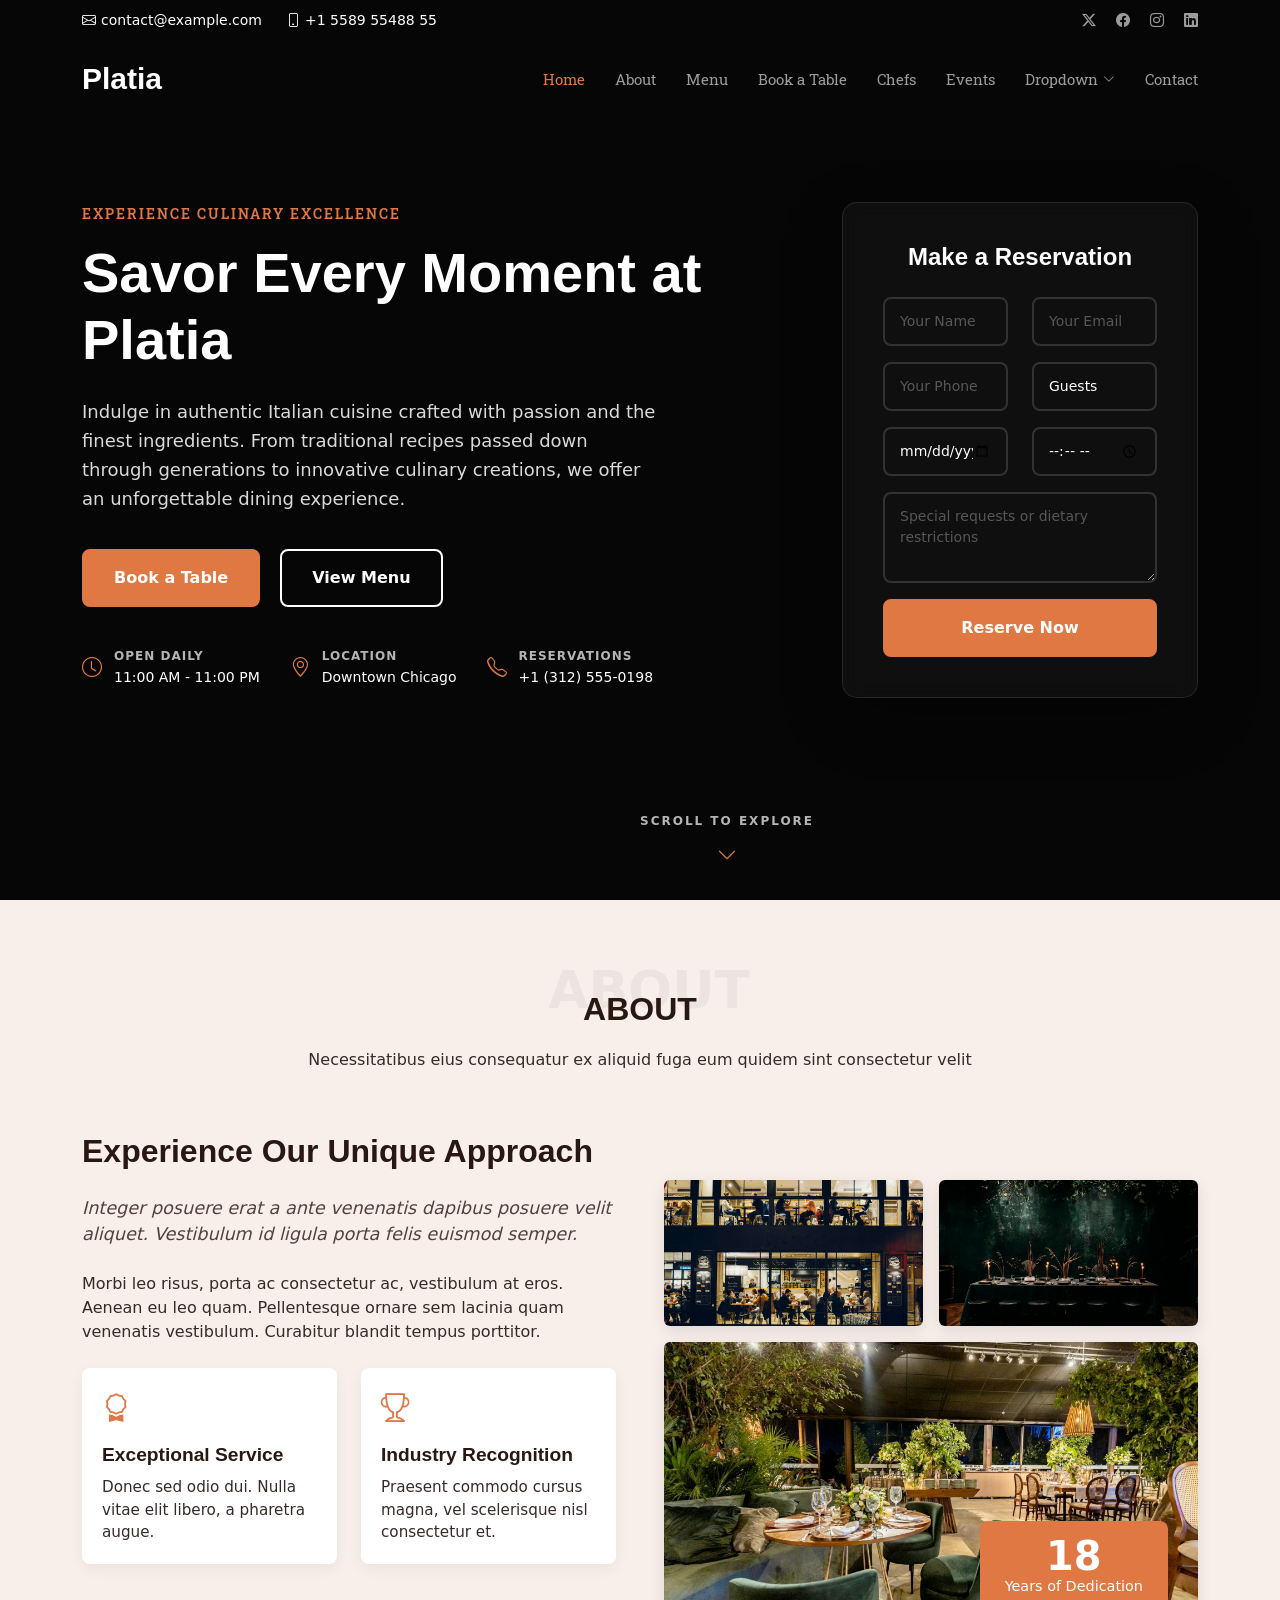
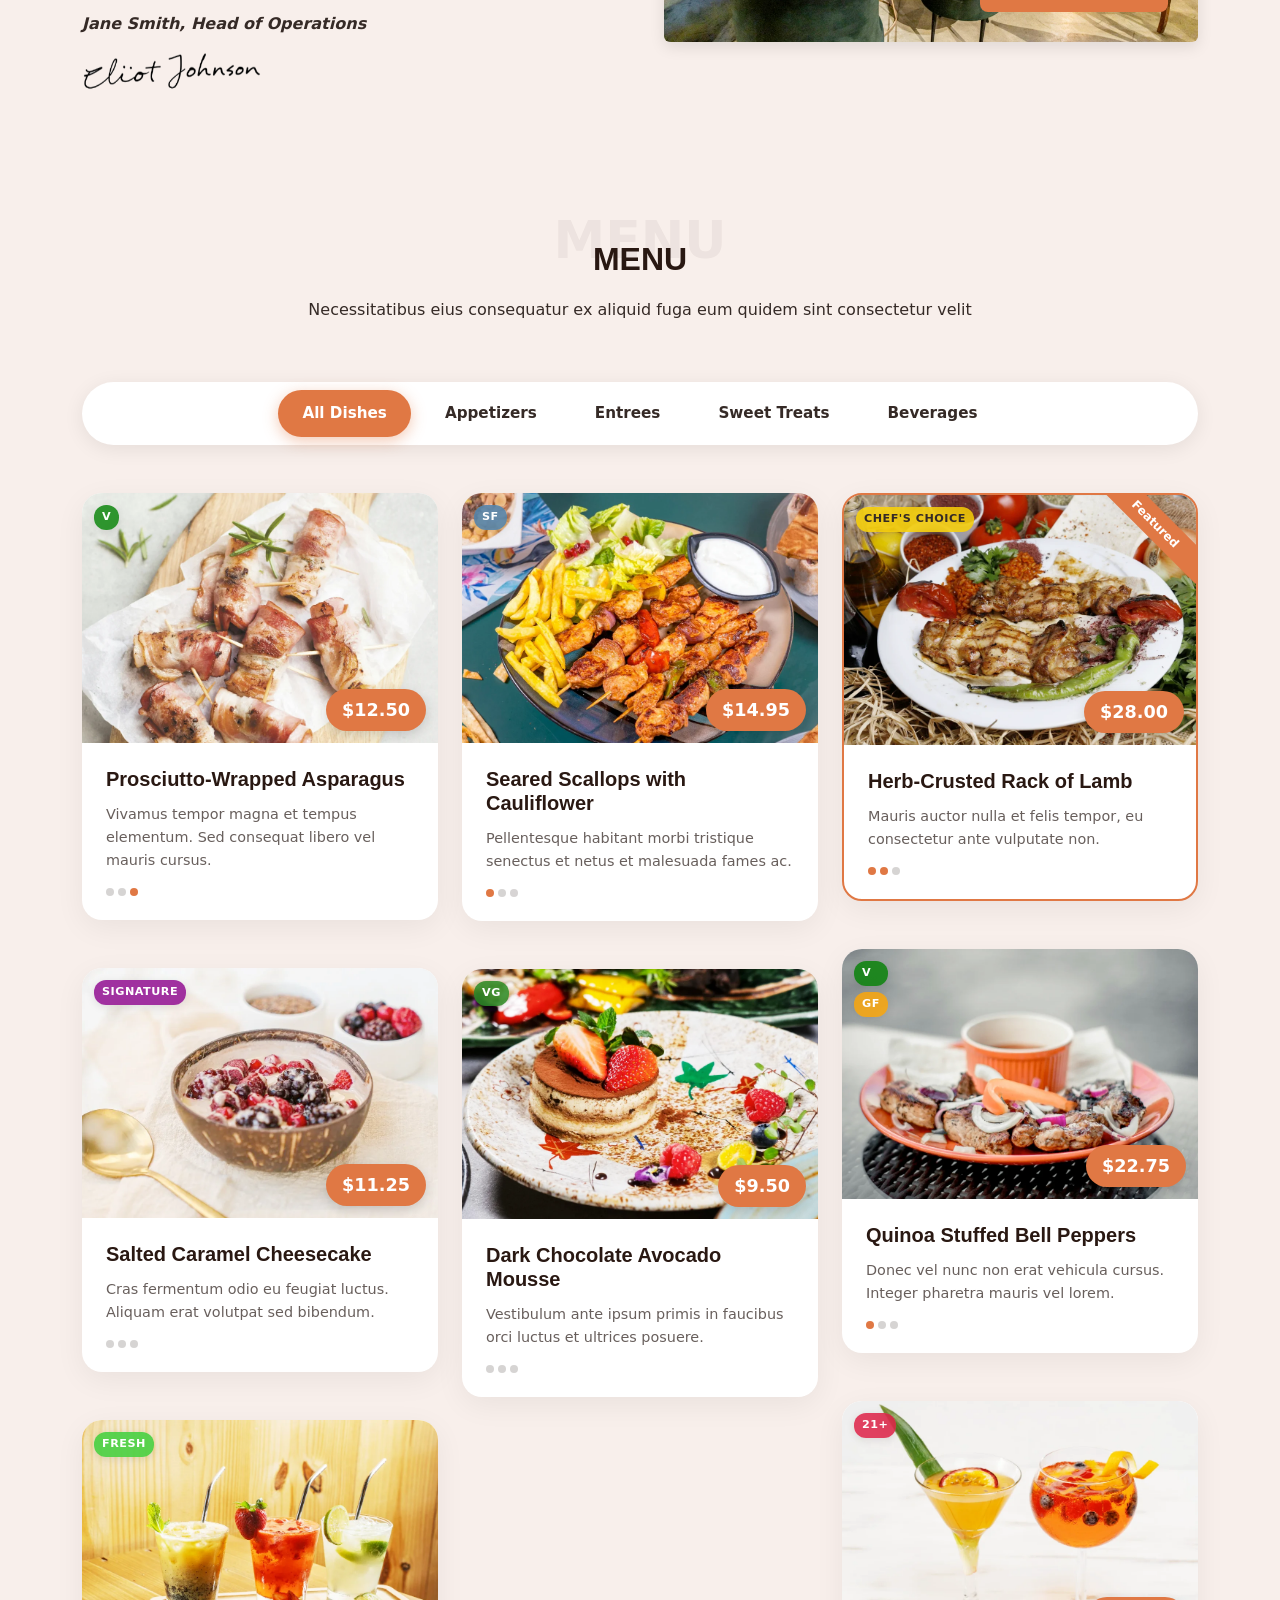
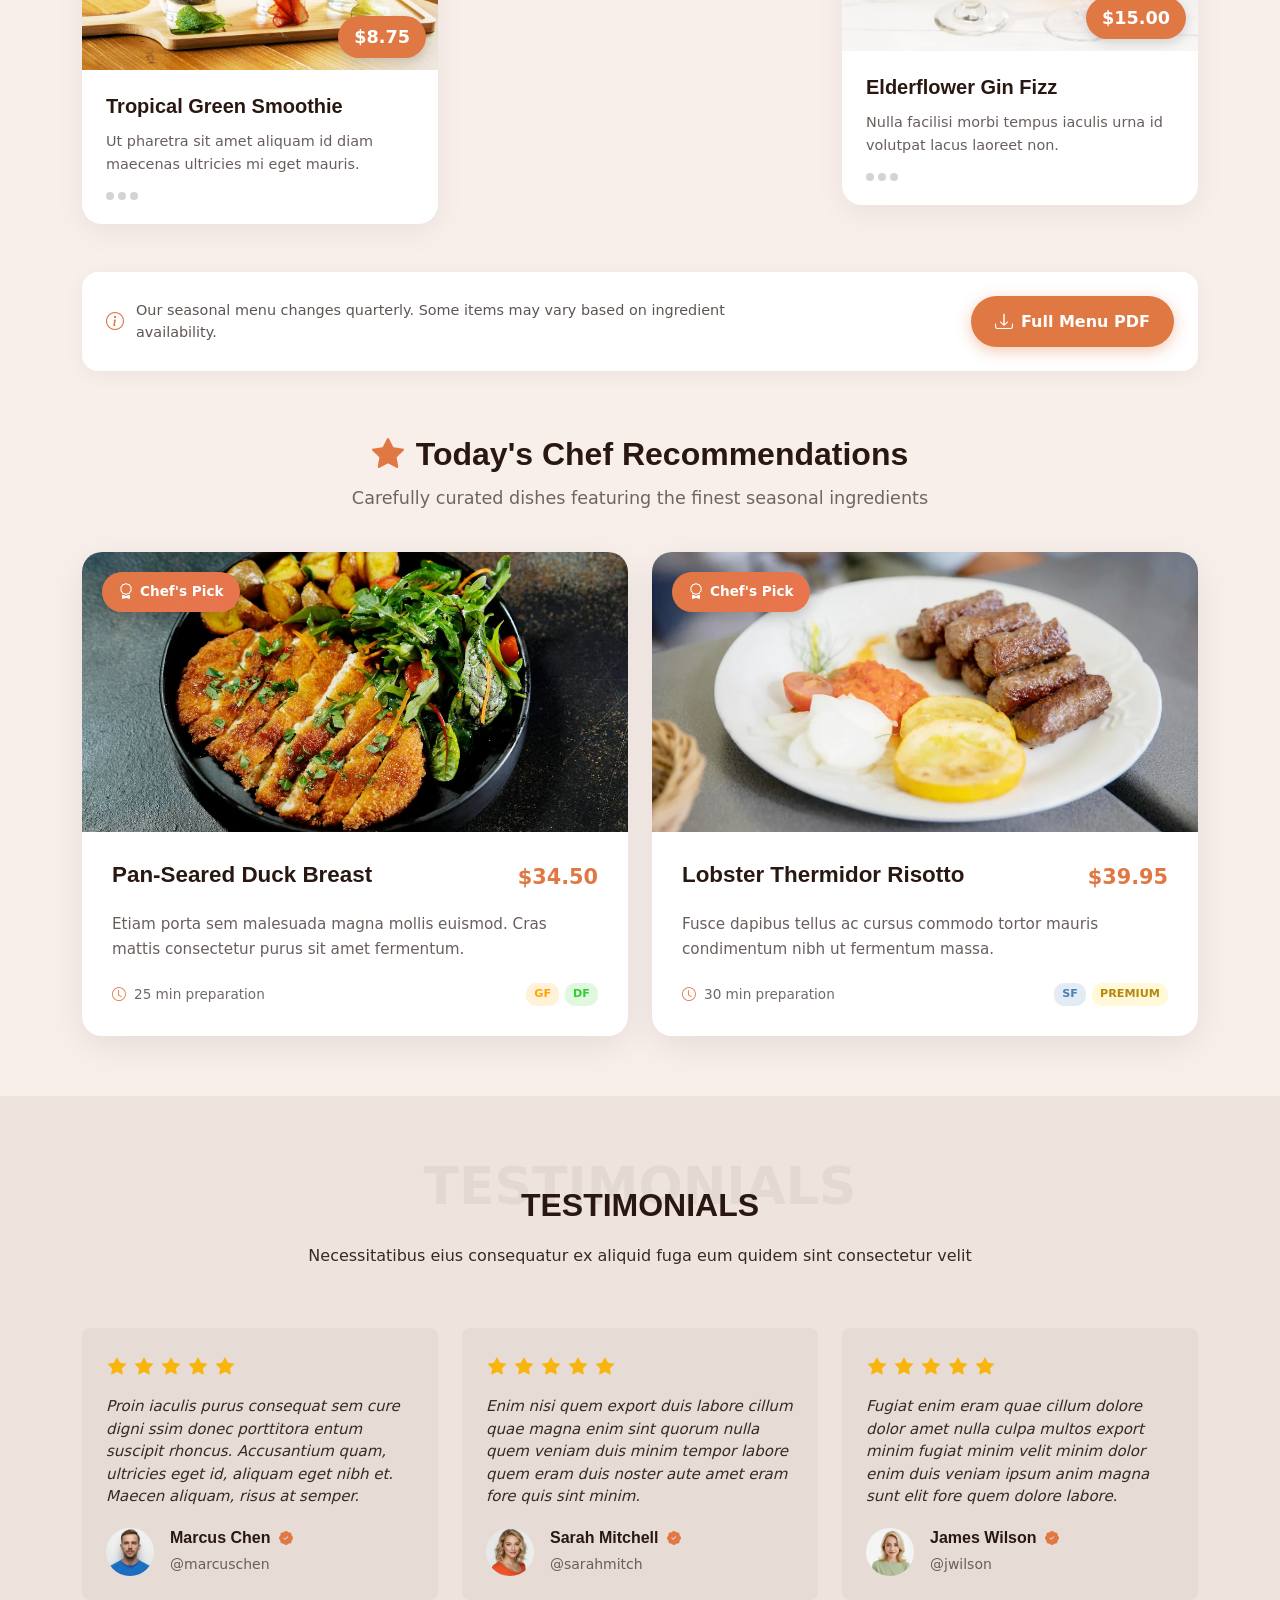
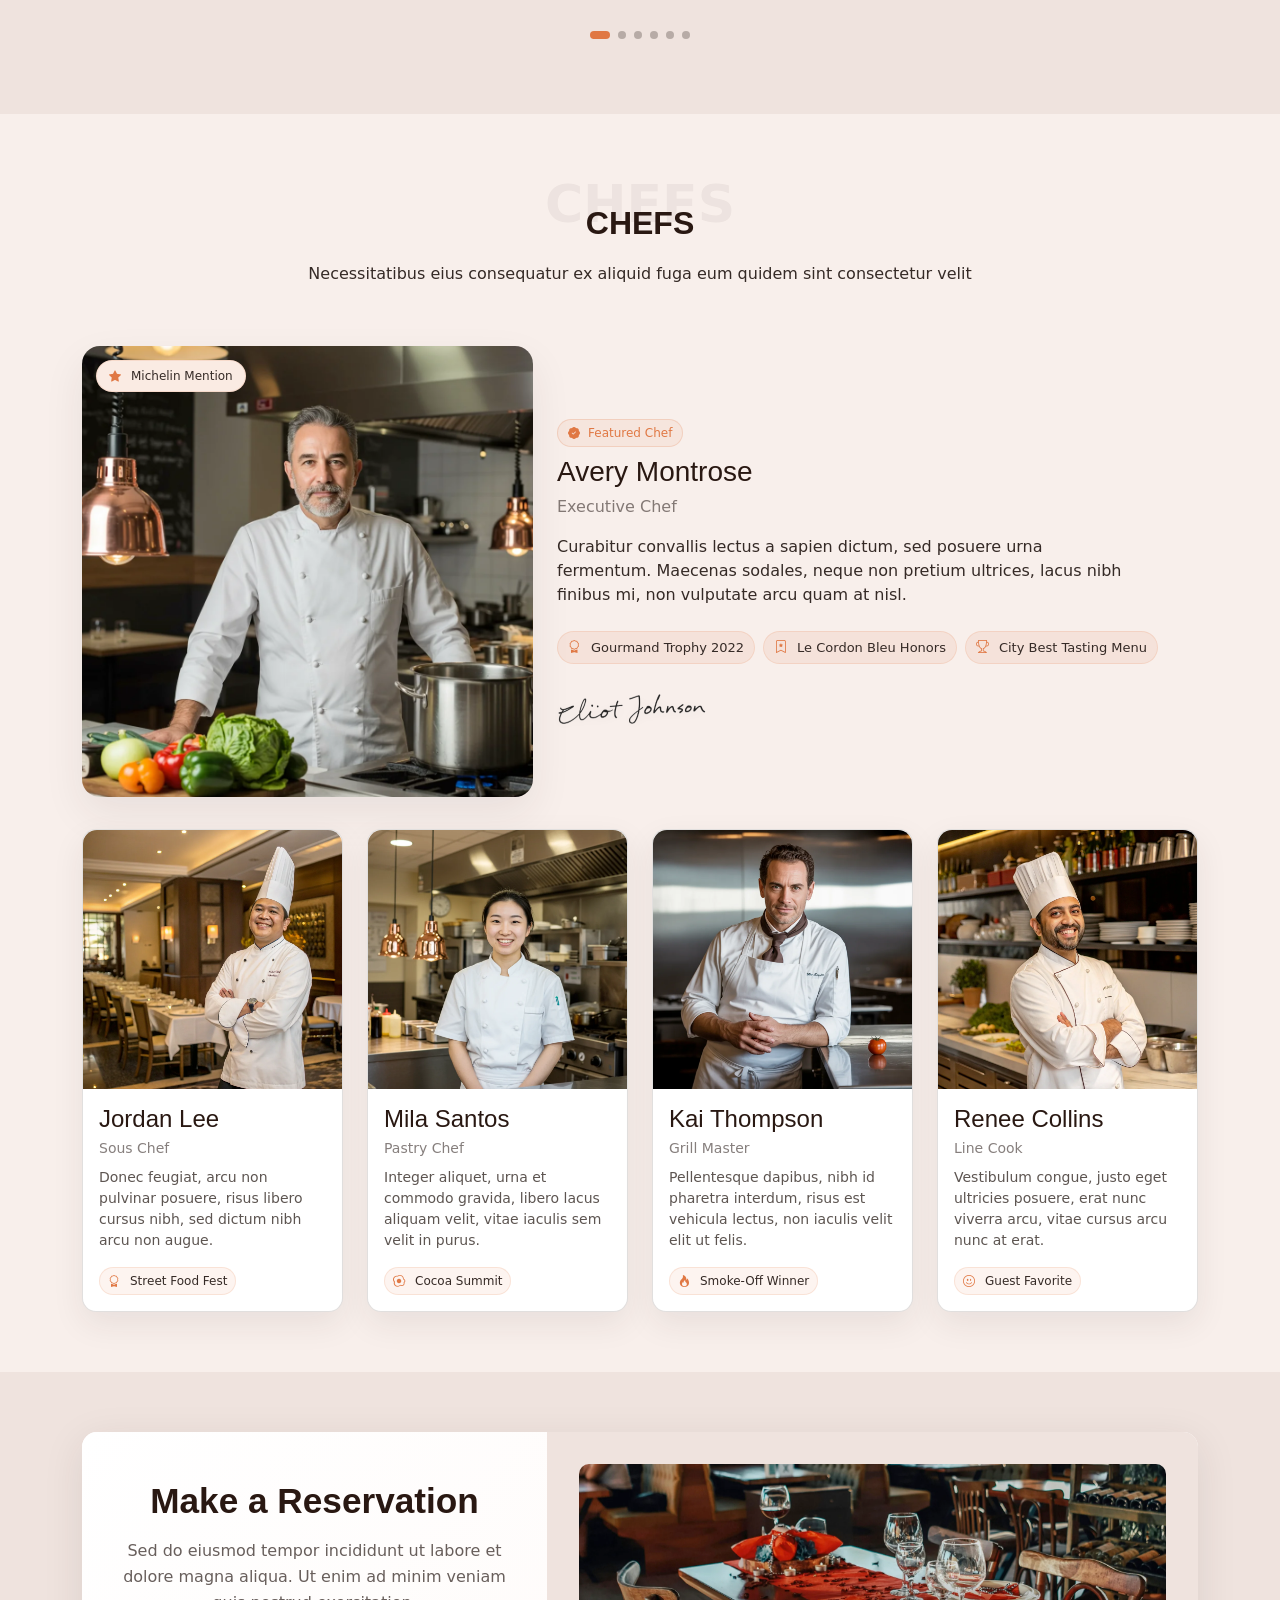
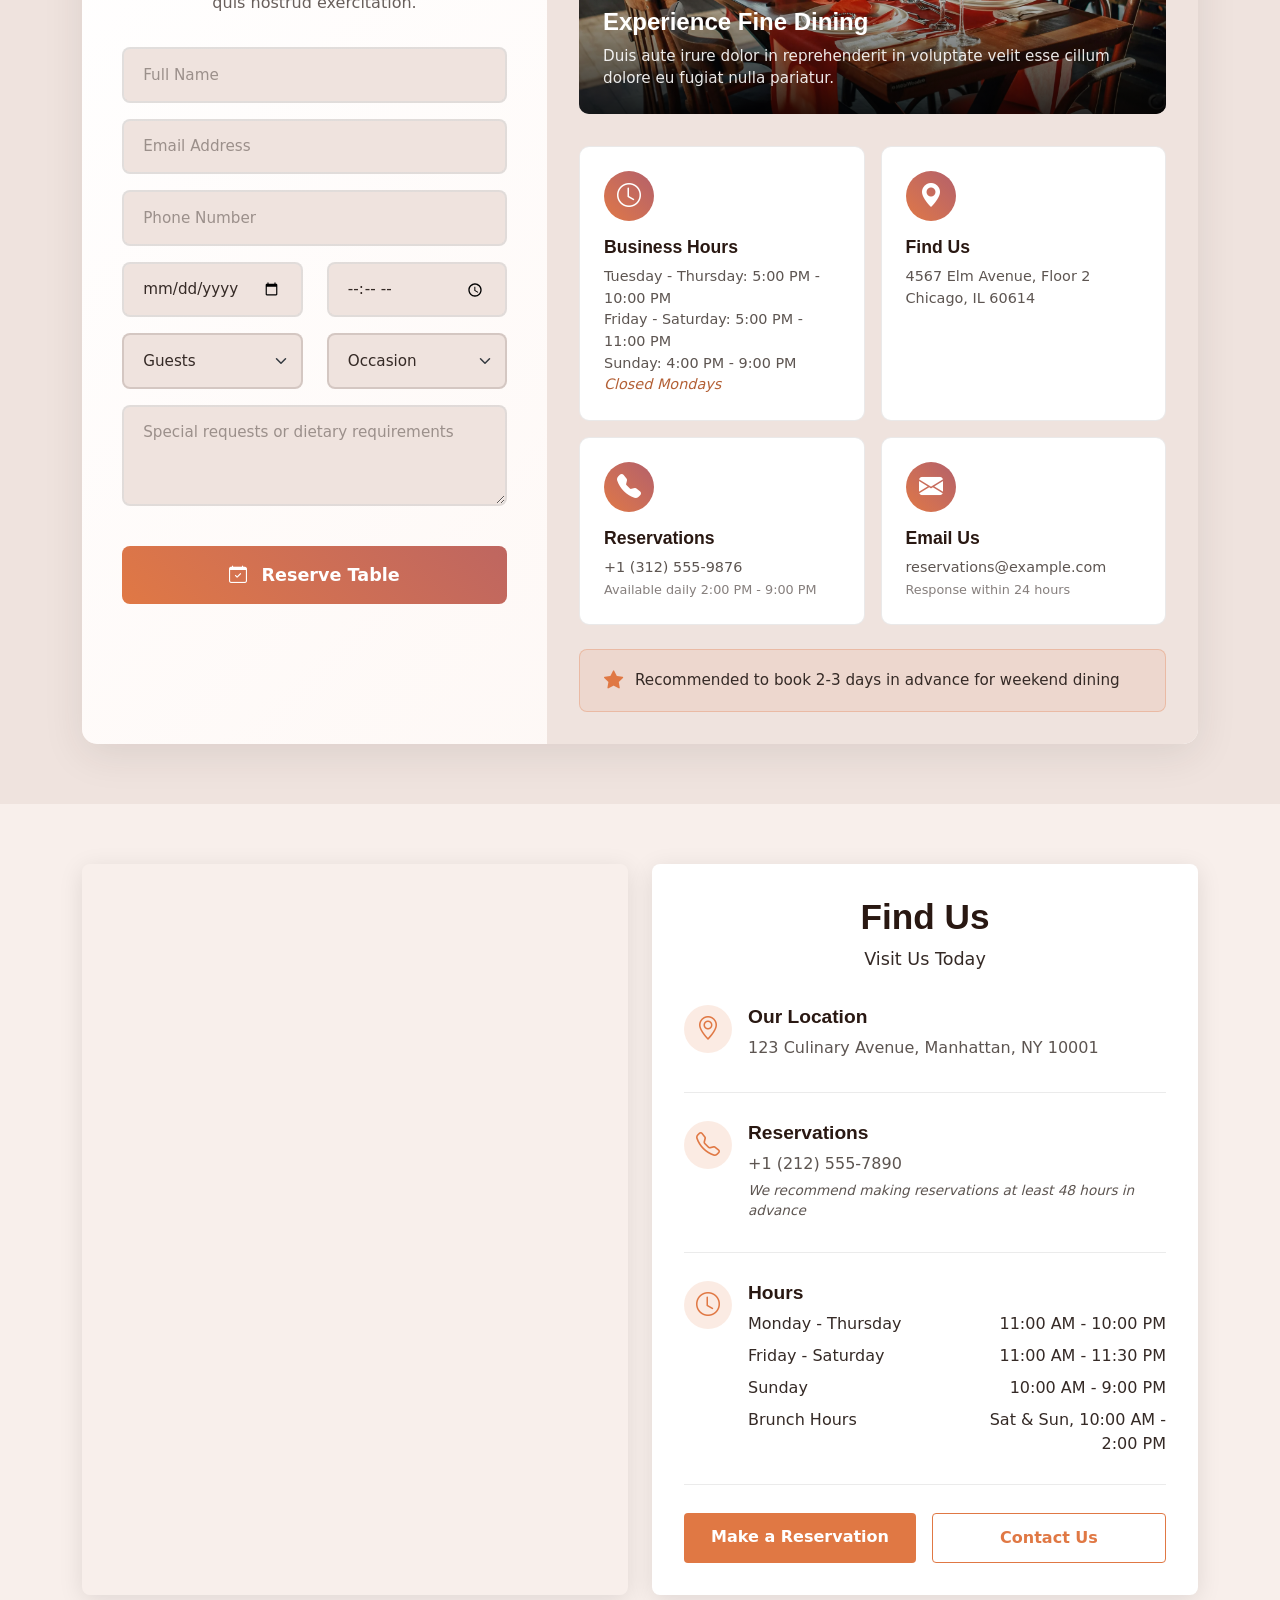
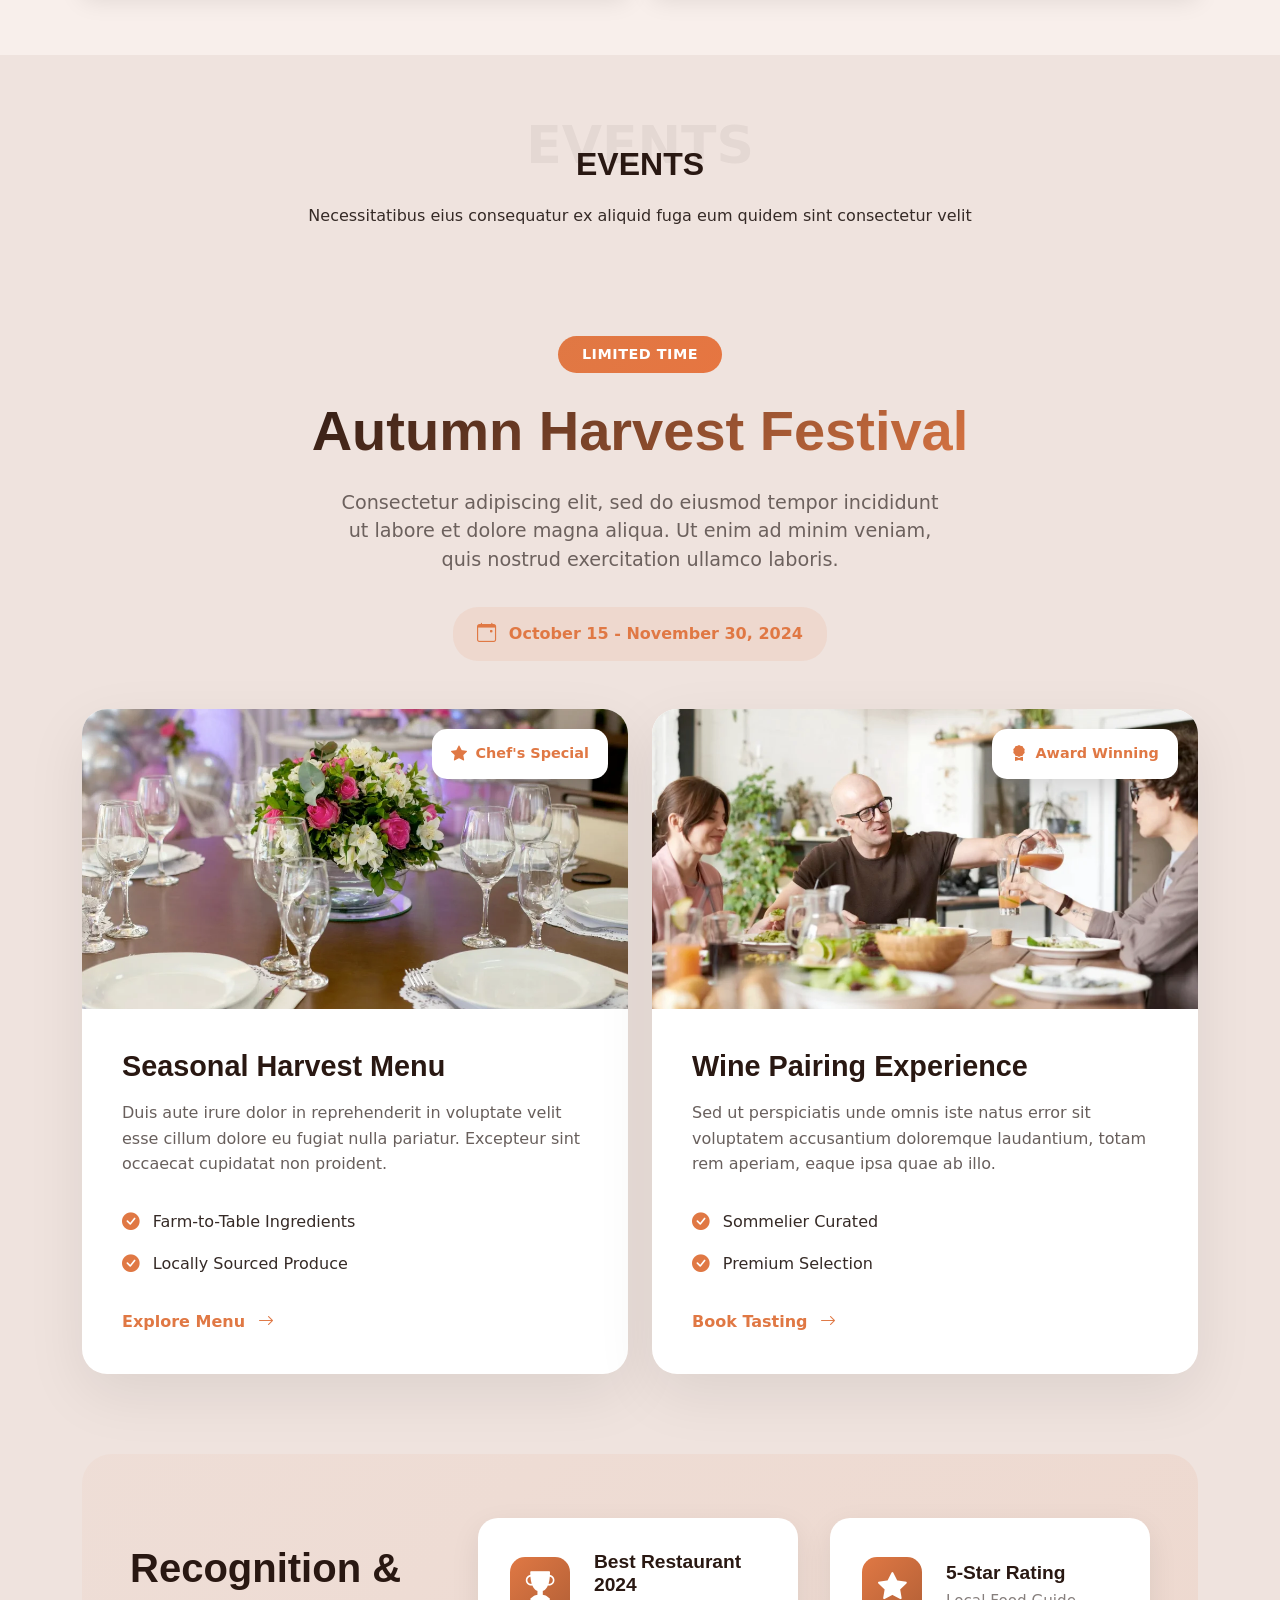
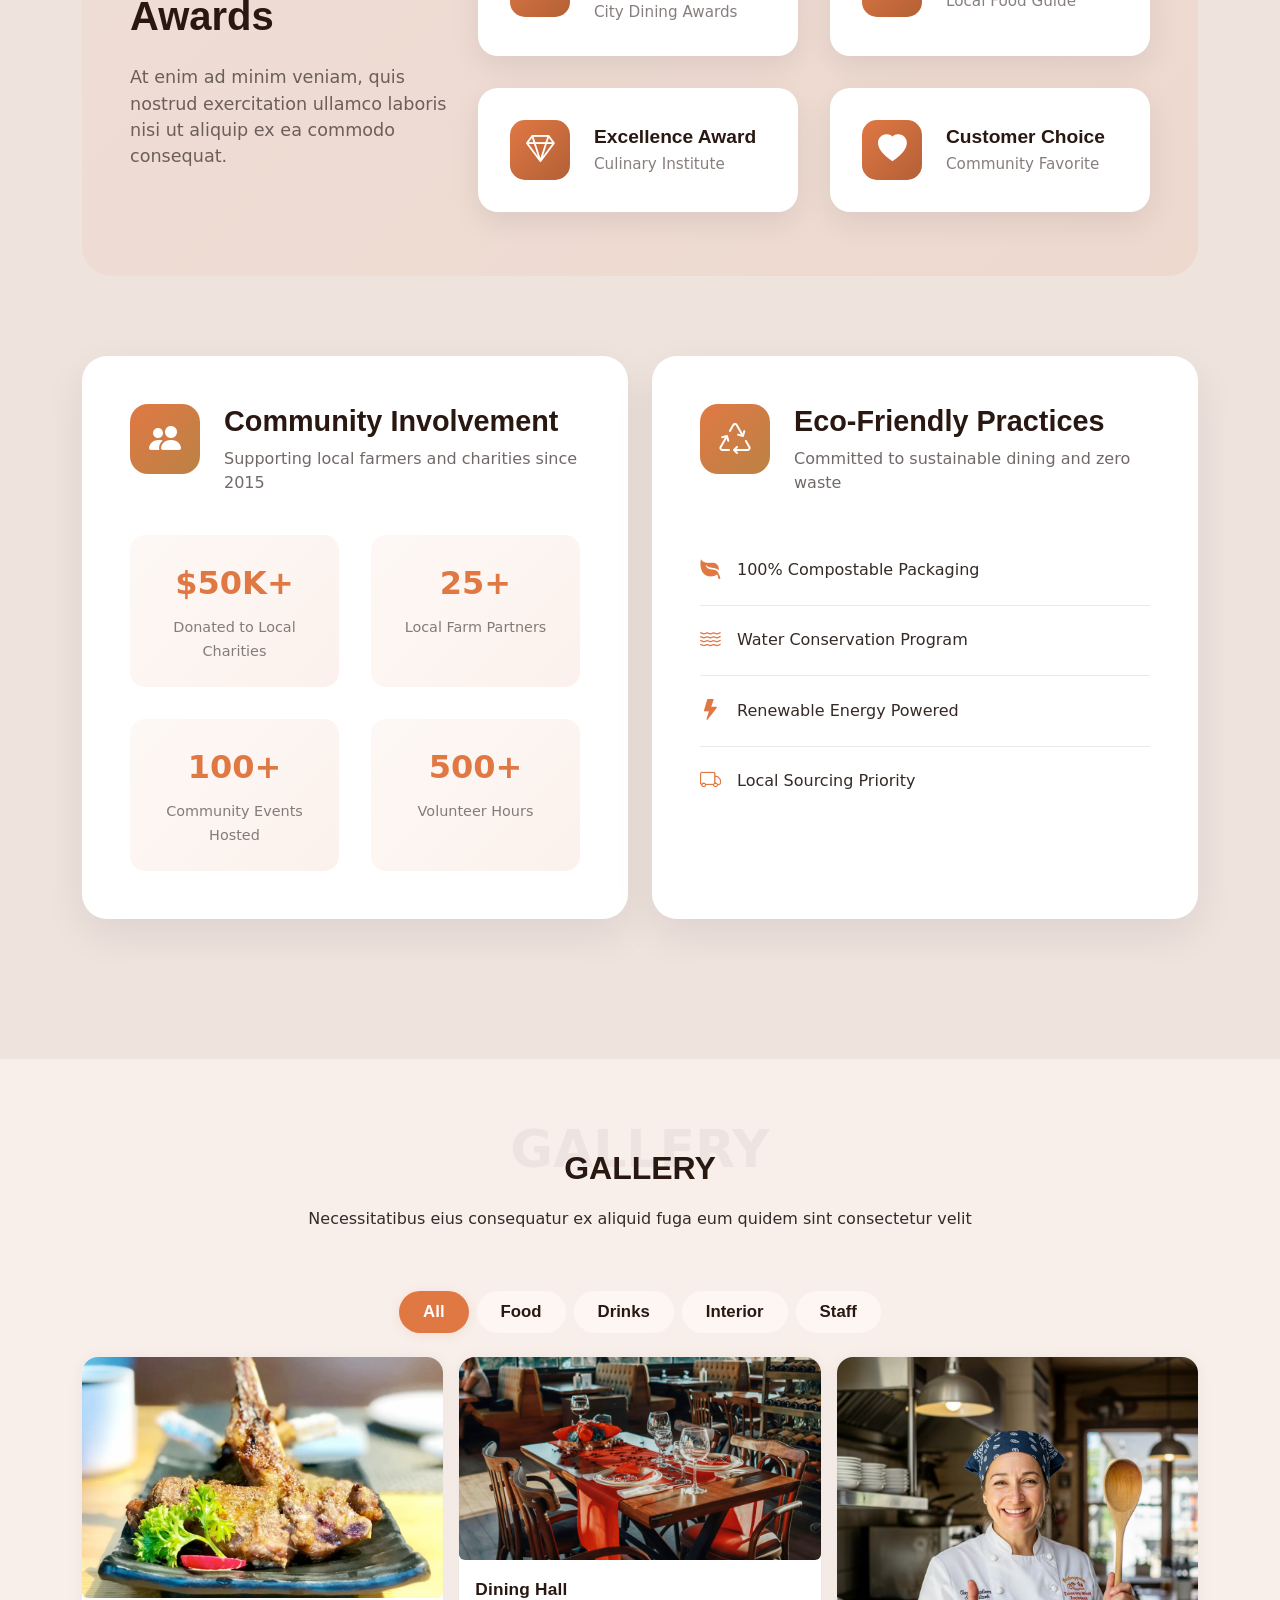
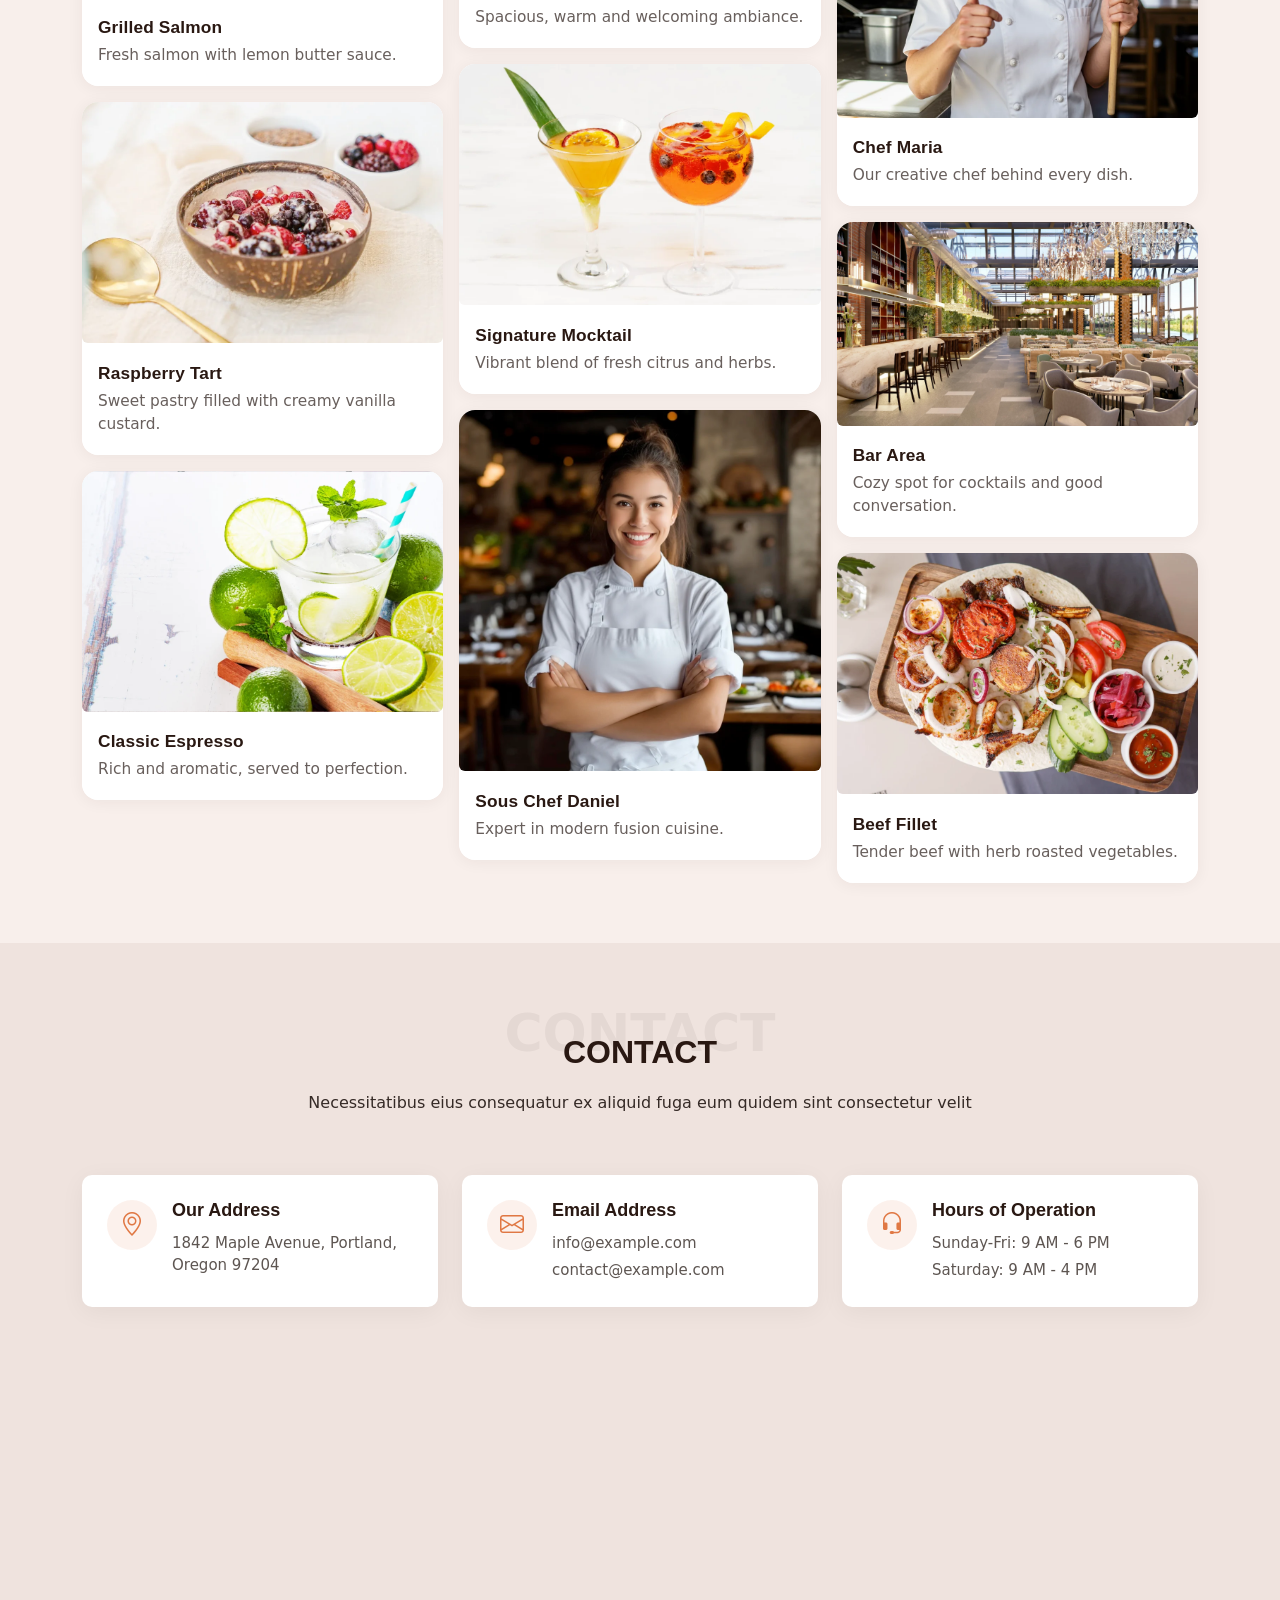
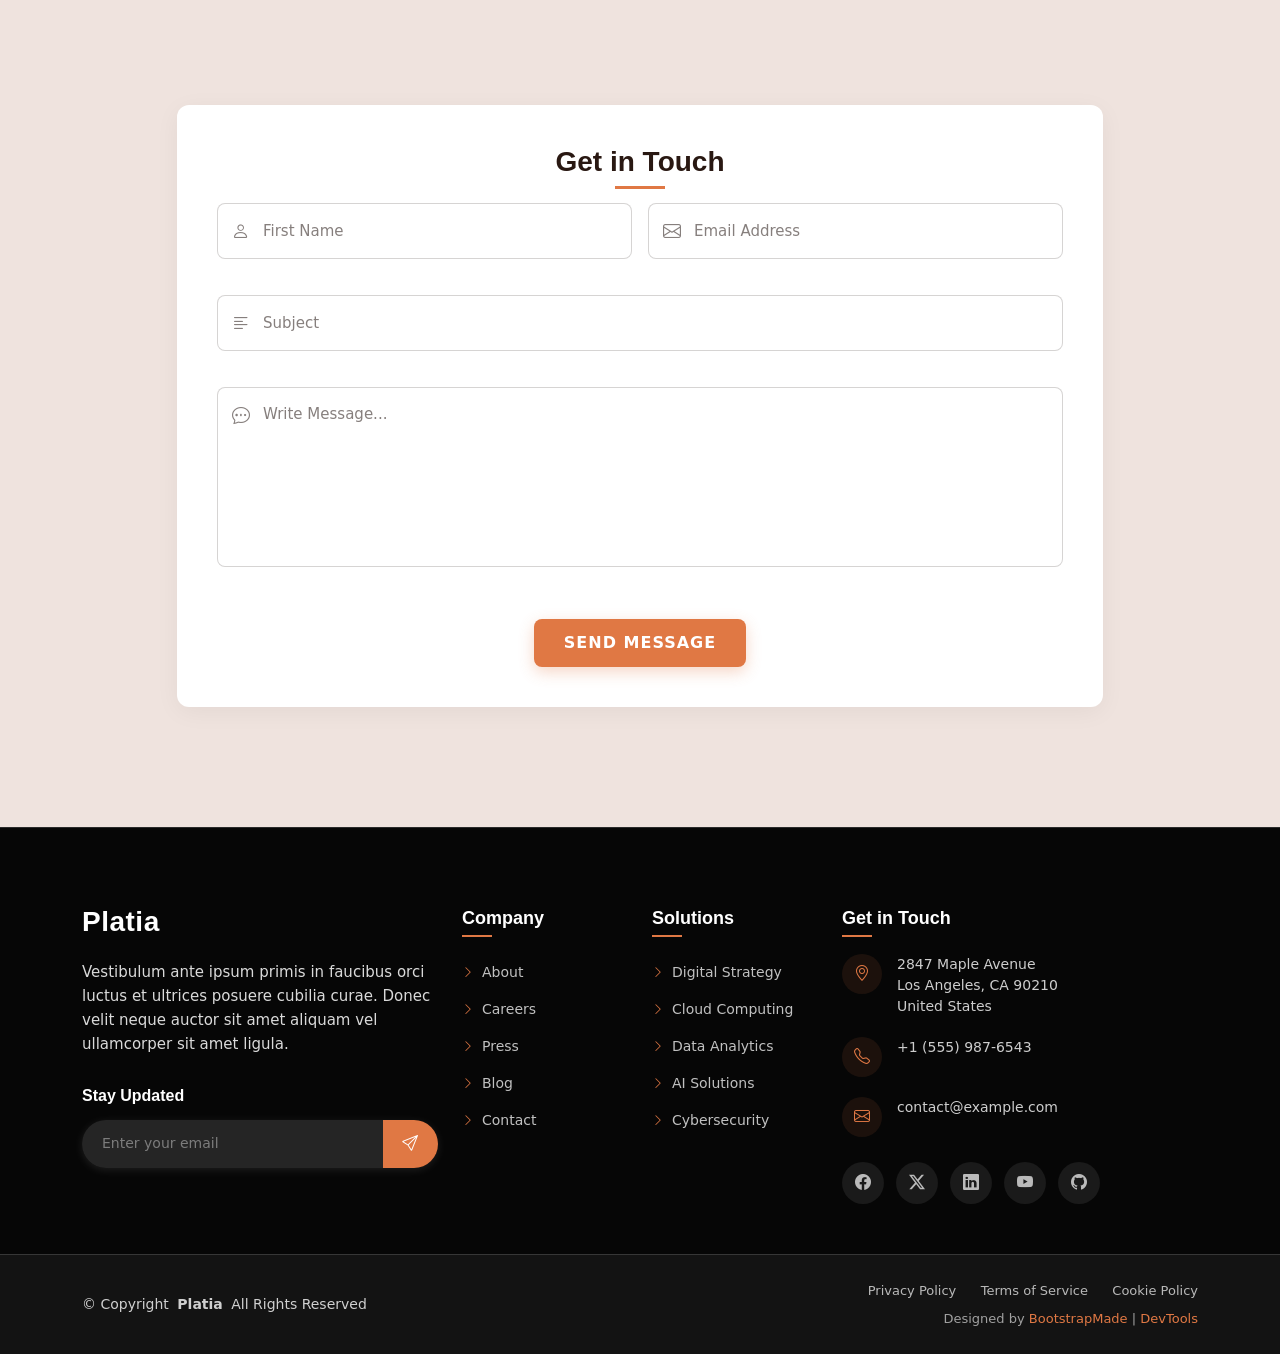
==== commit 50e937b9: "Update index.html" ====
--- a/index.html
+++ b/index.html
@@ -4,7 +4,7 @@
 <head>
   <meta charset="utf-8">
   <meta content="width=device-width, initial-scale=1.0" name="viewport">
-  <title>Index - Platia Bootstrap Template</title>
+  <title>WokStar - Sample WebPage</title>
   <meta name="description" content="">
   <meta name="keywords" content="">
 
@@ -1728,4 +1728,4 @@
 
 </body>
 
-</html>+</html>
--- a/assets/css/main.css
+++ b/assets/css/main.css
@@ -0,0 +1,4008 @@
+/**
+* Template Name: Platia
+* Template URL: https://bootstrapmade.com/platia-bootstrap-restaurant-template/
+* Updated: Aug 11 2025 with Bootstrap v5.3.7
+* Author: BootstrapMade.com
+* License: https://bootstrapmade.com/license/
+*/
+
+@charset "UTF-8";
+
+/*--------------------------------------------------------------
+# Font & Color Variables
+# Help: https://bootstrapmade.com/color-system/
+--------------------------------------------------------------*/
+/* Fonts */
+:root {
+  --default-font: "Roboto",  system-ui, -apple-system, "Segoe UI", Roboto, "Helvetica Neue", Arial, "Noto Sans", "Liberation Sans", sans-serif, "Apple Color Emoji", "Segoe UI Emoji", "Segoe UI Symbol", "Noto Color Emoji";
+  --heading-font: "Source Serif Pro",  sans-serif;
+  --nav-font: "Roboto Slab",  sans-serif;
+}
+
+/* Global Colors - The following color variables are used throughout the website. Updating them here will change the color scheme of the entire website */
+:root { 
+  --background-color: #f8efeb; /* Background color for the entire website, including individual sections */
+  --default-color: #352a26; /* Default color used for the majority of the text content across the entire website */
+  --heading-color: #291812; /* Color for headings, subheadings and title throughout the website */
+  --accent-color: #e07844; /* Accent color that represents your brand on the website. It's used for buttons, links, and other elements that need to stand out */
+  --surface-color: #ffffff; /* The surface color is used as a background of boxed elements within sections, such as cards, icon boxes, or other elements that require a visual separation from the global background. */
+  --contrast-color: #ffffff; /* Contrast color for text, ensuring readability against backgrounds of accent, heading, or default colors. */
+}
+
+/* Nav Menu Colors - The following color variables are used specifically for the navigation menu. They are separate from the global colors to allow for more customization options */
+:root {
+  --nav-color: rgba(255, 255, 255, 0.6);  /* The default color of the main navmenu links */
+  --nav-hover-color: #e07844; /* Applied to main navmenu links when they are hovered over or active */
+  --nav-mobile-background-color: #ffffff; /* Used as the background color for mobile navigation menu */
+  --nav-dropdown-background-color: #ffffff; /* Used as the background color for dropdown items that appear when hovering over primary navigation items */
+  --nav-dropdown-color: #352a26; /* Used for navigation links of the dropdown items in the navigation menu. */
+  --nav-dropdown-hover-color: #e07844; /* Similar to --nav-hover-color, this color is applied to dropdown navigation links when they are hovered over. */
+}
+
+/* Color Presets - These classes override global colors when applied to any section or element, providing reuse of the sam color scheme. */
+
+.light-background {
+  --background-color: #efe3de;
+  --surface-color: #ffffff;
+}
+
+.dark-background {
+  --background-color: #060606;
+  --default-color: #ffffff;
+  --heading-color: #ffffff;
+  --surface-color: #252525;
+  --contrast-color: #ffffff;
+}
+
+/* Smooth scroll */
+:root {
+  scroll-behavior: smooth;
+}
+
+/*--------------------------------------------------------------
+# General Styling & Shared Classes
+--------------------------------------------------------------*/
+body {
+  color: var(--default-color);
+  background-color: var(--background-color);
+}
+
+a {
+  color: var(--accent-color);
+  text-decoration: none;
+  transition: 0.3s;
+}
+
+a:hover {
+  color: color-mix(in srgb, var(--accent-color), transparent 25%);
+  text-decoration: none;
+}
+
+h1,
+h2,
+h3,
+h4,
+h5,
+h6 {
+  color: var(--heading-color);
+  font-family: var(--heading-font);
+}
+
+/* PHP Email Form Messages
+------------------------------*/
+.php-email-form .error-message {
+  display: none;
+  background: #df1529;
+  color: #ffffff;
+  text-align: left;
+  padding: 15px;
+  margin-bottom: 24px;
+  font-weight: 600;
+}
+
+.php-email-form .sent-message {
+  display: none;
+  color: #ffffff;
+  background: #059652;
+  text-align: center;
+  padding: 15px;
+  margin-bottom: 24px;
+  font-weight: 600;
+}
+
+.php-email-form .loading {
+  display: none;
+  background: var(--surface-color);
+  text-align: center;
+  padding: 15px;
+  margin-bottom: 24px;
+}
+
+.php-email-form .loading:before {
+  content: "";
+  display: inline-block;
+  border-radius: 50%;
+  width: 24px;
+  height: 24px;
+  margin: 0 10px -6px 0;
+  border: 3px solid var(--accent-color);
+  border-top-color: var(--surface-color);
+  animation: php-email-form-loading 1s linear infinite;
+}
+
+@keyframes php-email-form-loading {
+  0% {
+    transform: rotate(0deg);
+  }
+
+  100% {
+    transform: rotate(360deg);
+  }
+}
+
+/*--------------------------------------------------------------
+# Global Header
+--------------------------------------------------------------*/
+.header {
+  --background-color: rgba(0, 0, 0, 0);
+  --heading-color: #ffffff;
+  color: var(--default-color);
+  transition: all 0.5s;
+  z-index: 997;
+  background-color: var(--background-color);
+}
+
+.header .topbar {
+  background-color: var(--background-color);
+  height: 40px;
+  padding: 0;
+  font-size: 14px;
+  transition: all 0.5s;
+}
+
+.header .topbar .contact-info i {
+  font-style: normal;
+  color: var(--contrast-color);
+}
+
+.header .topbar .contact-info i a,
+.header .topbar .contact-info i span {
+  padding-left: 5px;
+  color: var(--contrast-color);
+}
+
+@media (max-width: 575px) {
+
+  .header .topbar .contact-info i a,
+  .header .topbar .contact-info i span {
+    font-size: 13px;
+  }
+}
+
+.header .topbar .contact-info i a {
+  line-height: 0;
+  transition: 0.3s;
+}
+
+.header .topbar .contact-info i a:hover {
+  color: var(--contrast-color);
+  text-decoration: underline;
+}
+
+.header .topbar .social-links a {
+  color: color-mix(in srgb, var(--contrast-color), transparent 40%);
+  line-height: 0;
+  transition: 0.3s;
+  margin-left: 20px;
+}
+
+.header .topbar .social-links a:hover {
+  color: var(--contrast-color);
+}
+
+.header .branding {
+  min-height: 60px;
+  padding: 10px 0;
+}
+
+.header .logo {
+  line-height: 1;
+}
+
+.header .logo img {
+  max-height: 36px;
+  margin-right: 8px;
+}
+
+.header .logo h1 {
+  font-size: 30px;
+  margin: 0;
+  font-weight: 700;
+  color: var(--heading-color);
+}
+
+.scrolled .header {
+  box-shadow: 0px 0 18px rgba(0, 0, 0, 0.1);
+}
+
+.scrolled .header .topbar {
+  height: 0;
+  visibility: hidden;
+  overflow: hidden;
+}
+
+/* Global Header on Scroll
+------------------------------*/
+.scrolled .header {
+  --background-color: rgba(0, 0, 0, 0.9);
+}
+
+/*--------------------------------------------------------------
+# Navigation Menu
+--------------------------------------------------------------*/
+/* Navmenu - Desktop */
+@media (min-width: 1200px) {
+  .navmenu {
+    padding: 0;
+  }
+
+  .navmenu ul {
+    margin: 0;
+    padding: 0;
+    display: flex;
+    list-style: none;
+    align-items: center;
+  }
+
+  .navmenu li {
+    position: relative;
+  }
+
+  .navmenu a,
+  .navmenu a:focus {
+    color: var(--nav-color);
+    padding: 18px 15px;
+    font-size: 15px;
+    font-family: var(--nav-font);
+    font-weight: 400;
+    display: flex;
+    align-items: center;
+    justify-content: space-between;
+    white-space: nowrap;
+    transition: 0.3s;
+  }
+
+  .navmenu a i,
+  .navmenu a:focus i {
+    font-size: 12px;
+    line-height: 0;
+    margin-left: 5px;
+    transition: 0.3s;
+  }
+
+  .navmenu li:last-child a {
+    padding-right: 0;
+  }
+
+  .navmenu li:hover>a,
+  .navmenu .active,
+  .navmenu .active:focus {
+    color: var(--nav-hover-color);
+  }
+
+  .navmenu .dropdown ul {
+    margin: 0;
+    padding: 10px 0;
+    background: var(--nav-dropdown-background-color);
+    display: block;
+    position: absolute;
+    visibility: hidden;
+    left: 14px;
+    top: 130%;
+    opacity: 0;
+    transition: 0.3s;
+    border-radius: 4px;
+    z-index: 99;
+    box-shadow: 0px 0px 30px rgba(0, 0, 0, 0.1);
+  }
+
+  .navmenu .dropdown ul li {
+    min-width: 200px;
+  }
+
+  .navmenu .dropdown ul a {
+    padding: 10px 20px;
+    font-size: 15px;
+    text-transform: none;
+    color: var(--nav-dropdown-color);
+  }
+
+  .navmenu .dropdown ul a i {
+    font-size: 12px;
+  }
+
+  .navmenu .dropdown ul a:hover,
+  .navmenu .dropdown ul .active:hover,
+  .navmenu .dropdown ul li:hover>a {
+    color: var(--nav-dropdown-hover-color);
+  }
+
+  .navmenu .dropdown:hover>ul {
+    opacity: 1;
+    top: 100%;
+    visibility: visible;
+  }
+
+  .navmenu .dropdown .dropdown ul {
+    top: 0;
+    left: -90%;
+    visibility: hidden;
+  }
+
+  .navmenu .dropdown .dropdown:hover>ul {
+    opacity: 1;
+    top: 0;
+    left: -100%;
+    visibility: visible;
+  }
+}
+
+/* Navmenu - Mobile */
+@media (max-width: 1199px) {
+  .mobile-nav-toggle {
+    color: var(--nav-color);
+    font-size: 28px;
+    line-height: 0;
+    margin-right: 10px;
+    cursor: pointer;
+    transition: color 0.3s;
+  }
+
+  .navmenu {
+    padding: 0;
+    z-index: 9997;
+  }
+
+  .navmenu ul {
+    display: none;
+    list-style: none;
+    position: absolute;
+    inset: 60px 20px 20px 20px;
+    padding: 10px 0;
+    margin: 0;
+    border-radius: 6px;
+    background-color: var(--nav-mobile-background-color);
+    overflow-y: auto;
+    transition: 0.3s;
+    z-index: 9998;
+    box-shadow: 0px 0px 30px rgba(0, 0, 0, 0.1);
+  }
+
+  .navmenu a,
+  .navmenu a:focus {
+    color: var(--nav-dropdown-color);
+    padding: 10px 20px;
+    font-family: var(--nav-font);
+    font-size: 17px;
+    font-weight: 500;
+    display: flex;
+    align-items: center;
+    justify-content: space-between;
+    white-space: nowrap;
+    transition: 0.3s;
+  }
+
+  .navmenu a i,
+  .navmenu a:focus i {
+    font-size: 12px;
+    line-height: 0;
+    margin-left: 5px;
+    width: 30px;
+    height: 30px;
+    display: flex;
+    align-items: center;
+    justify-content: center;
+    border-radius: 50%;
+    transition: 0.3s;
+    background-color: color-mix(in srgb, var(--accent-color), transparent 90%);
+  }
+
+  .navmenu a i:hover,
+  .navmenu a:focus i:hover {
+    background-color: var(--accent-color);
+    color: var(--contrast-color);
+  }
+
+  .navmenu a:hover,
+  .navmenu .active,
+  .navmenu .active:focus {
+    color: var(--nav-dropdown-hover-color);
+  }
+
+  .navmenu .active i,
+  .navmenu .active:focus i {
+    background-color: var(--accent-color);
+    color: var(--contrast-color);
+    transform: rotate(180deg);
+  }
+
+  .navmenu .dropdown ul {
+    position: static;
+    display: none;
+    z-index: 99;
+    padding: 10px 0;
+    margin: 10px 20px;
+    background-color: var(--nav-dropdown-background-color);
+    border: 1px solid color-mix(in srgb, var(--default-color), transparent 90%);
+    box-shadow: none;
+    transition: all 0.5s ease-in-out;
+  }
+
+  .navmenu .dropdown ul ul {
+    background-color: rgba(33, 37, 41, 0.1);
+  }
+
+  .navmenu .dropdown>.dropdown-active {
+    display: block;
+    background-color: rgba(33, 37, 41, 0.03);
+  }
+
+  .mobile-nav-active {
+    overflow: hidden;
+  }
+
+  .mobile-nav-active .mobile-nav-toggle {
+    color: #fff;
+    position: absolute;
+    font-size: 32px;
+    top: 15px;
+    right: 15px;
+    margin-right: 0;
+    z-index: 9999;
+  }
+
+  .mobile-nav-active .navmenu {
+    position: fixed;
+    overflow: hidden;
+    inset: 0;
+    background: rgba(33, 37, 41, 0.8);
+    transition: 0.3s;
+  }
+
+  .mobile-nav-active .navmenu>ul {
+    display: block;
+  }
+}
+
+/*--------------------------------------------------------------
+# Global Footer
+--------------------------------------------------------------*/
+.footer {
+  color: var(--default-color);
+  background: var(--background-color);
+  font-size: 14px;
+  padding: 80px 0 0;
+  position: relative;
+  border-top: 1px solid color-mix(in srgb, var(--default-color), transparent 85%);
+}
+
+.footer .footer-content .logo {
+  line-height: 1;
+}
+
+.footer .footer-content .logo span {
+  color: var(--heading-color);
+  font-size: 28px;
+  font-weight: 700;
+  letter-spacing: 0.5px;
+  font-family: var(--heading-font);
+}
+
+.footer .footer-content p {
+  font-size: 15px;
+  line-height: 1.6;
+  color: color-mix(in srgb, var(--default-color), transparent 15%);
+}
+
+.footer .newsletter-form {
+  margin-top: 30px;
+}
+
+.footer .newsletter-form h5 {
+  color: var(--heading-color);
+  font-size: 16px;
+  font-weight: 600;
+  margin-bottom: 15px;
+  font-family: var(--heading-font);
+}
+
+.footer .newsletter-form .input-group {
+  position: relative;
+  display: flex;
+  border-radius: 50px;
+  overflow: hidden;
+  box-shadow: 0 2px 10px color-mix(in srgb, var(--default-color), transparent 90%);
+}
+
+.footer .newsletter-form input[type=email] {
+  flex: 1;
+  padding: 12px 20px;
+  border: none;
+  background-color: var(--surface-color);
+  color: var(--default-color);
+  font-size: 14px;
+}
+
+.footer .newsletter-form input[type=email]:focus {
+  outline: none;
+  box-shadow: none;
+}
+
+.footer .newsletter-form input[type=email]::placeholder {
+  color: color-mix(in srgb, var(--default-color), transparent 60%);
+}
+
+.footer .newsletter-form .btn-subscribe {
+  background-color: var(--accent-color);
+  color: var(--contrast-color);
+  border: none;
+  padding: 12px 20px;
+  cursor: pointer;
+  transition: 0.3s;
+}
+
+.footer .newsletter-form .btn-subscribe:hover {
+  background-color: color-mix(in srgb, var(--accent-color), black 10%);
+}
+
+.footer .newsletter-form .btn-subscribe i {
+  font-size: 16px;
+}
+
+.footer .newsletter-form .loading,
+.footer .newsletter-form .error-message,
+.footer .newsletter-form .sent-message {
+  font-size: 13px;
+  margin-top: 8px;
+}
+
+.footer h4 {
+  color: var(--heading-color);
+  font-size: 18px;
+  font-weight: 600;
+  margin-bottom: 25px;
+  position: relative;
+  font-family: var(--heading-font);
+}
+
+.footer h4:after {
+  content: "";
+  position: absolute;
+  left: 0;
+  bottom: -8px;
+  width: 30px;
+  height: 2px;
+  background-color: var(--accent-color);
+}
+
+.footer .footer-links ul {
+  list-style: none;
+  padding: 0;
+  margin: 0;
+}
+
+.footer .footer-links ul li {
+  padding: 8px 0;
+  display: flex;
+  align-items: center;
+  transition: 0.3s;
+}
+
+.footer .footer-links ul li:hover {
+  transform: translateX(5px);
+}
+
+.footer .footer-links ul a {
+  color: color-mix(in srgb, var(--default-color), transparent 25%);
+  text-decoration: none;
+  display: flex;
+  align-items: center;
+  font-size: 14px;
+  transition: 0.3s;
+}
+
+.footer .footer-links ul a:hover {
+  color: var(--accent-color);
+}
+
+.footer .footer-links ul a i {
+  margin-right: 8px;
+  font-size: 12px;
+  color: var(--accent-color);
+}
+
+.footer .footer-contact .contact-item {
+  display: flex;
+  align-items: flex-start;
+  margin-bottom: 20px;
+}
+
+.footer .footer-contact .contact-item .contact-icon {
+  width: 40px;
+  height: 40px;
+  background-color: color-mix(in srgb, var(--accent-color), transparent 90%);
+  border-radius: 50%;
+  display: flex;
+  align-items: center;
+  justify-content: center;
+  margin-right: 15px;
+  flex-shrink: 0;
+}
+
+.footer .footer-contact .contact-item .contact-icon i {
+  color: var(--accent-color);
+  font-size: 16px;
+}
+
+.footer .footer-contact .contact-item .contact-info p {
+  margin: 0;
+  color: color-mix(in srgb, var(--default-color), transparent 20%);
+  font-size: 14px;
+  line-height: 1.5;
+}
+
+.footer .social-links {
+  display: flex;
+  gap: 12px;
+  margin-top: 25px;
+}
+
+.footer .social-links a {
+  width: 42px;
+  height: 42px;
+  background-color: color-mix(in srgb, var(--default-color), transparent 92%);
+  color: color-mix(in srgb, var(--default-color), transparent 30%);
+  display: flex;
+  align-items: center;
+  justify-content: center;
+  border-radius: 50%;
+  transition: 0.3s;
+  text-decoration: none;
+}
+
+.footer .social-links a:hover {
+  background-color: var(--accent-color);
+  color: var(--contrast-color);
+  transform: translateY(-3px);
+}
+
+.footer .social-links a i {
+  font-size: 16px;
+}
+
+.footer .footer-bottom {
+  margin-top: 50px;
+  padding: 25px 0;
+  background-color: color-mix(in srgb, var(--default-color), transparent 95%);
+  border-top: 1px solid color-mix(in srgb, var(--default-color), transparent 85%);
+}
+
+.footer .footer-bottom .copyright p {
+  margin: 0;
+  font-size: 14px;
+  color: color-mix(in srgb, var(--default-color), transparent 20%);
+}
+
+@media (max-width: 991px) {
+  .footer .footer-bottom .copyright p {
+    text-align: center;
+    margin-bottom: 15px;
+  }
+}
+
+.footer .footer-bottom .footer-bottom-links {
+  text-align: right;
+  margin-bottom: 8px;
+}
+
+@media (max-width: 991px) {
+  .footer .footer-bottom .footer-bottom-links {
+    text-align: center;
+    margin-bottom: 10px;
+  }
+}
+
+.footer .footer-bottom .footer-bottom-links a {
+  color: color-mix(in srgb, var(--default-color), transparent 30%);
+  font-size: 13px;
+  margin-left: 20px;
+  text-decoration: none;
+}
+
+.footer .footer-bottom .footer-bottom-links a:first-child {
+  margin-left: 0;
+}
+
+.footer .footer-bottom .footer-bottom-links a:hover {
+  color: var(--accent-color);
+}
+
+@media (max-width: 991px) {
+  .footer .footer-bottom .footer-bottom-links a {
+    margin: 0 10px;
+  }
+}
+
+.footer .footer-bottom .credits {
+  text-align: right;
+  font-size: 13px;
+  color: color-mix(in srgb, var(--default-color), transparent 40%);
+}
+
+@media (max-width: 991px) {
+  .footer .footer-bottom .credits {
+    text-align: center;
+  }
+}
+
+.footer .footer-bottom .credits a {
+  color: var(--accent-color);
+  text-decoration: none;
+}
+
+.footer .footer-bottom .credits a:hover {
+  text-decoration: underline;
+}
+
+@media (max-width: 768px) {
+  .footer {
+    padding: 60px 0 0;
+  }
+
+  .footer .footer-content {
+    text-align: center;
+    margin-bottom: 40px;
+  }
+
+  .footer .footer-links,
+  .footer .footer-contact {
+    margin-bottom: 40px;
+  }
+}
+
+input[type=text],
+input[type=email],
+textarea {
+  color: var(--default-color);
+  background-color: var(--surface-color);
+  font-size: 14px;
+  border-color: color-mix(in srgb, var(--default-color), transparent 80%);
+}
+
+input[type=text]:focus,
+input[type=email]:focus,
+textarea:focus {
+  border-color: var(--accent-color);
+}
+
+input[type=text]::placeholder,
+input[type=email]::placeholder,
+textarea::placeholder {
+  color: color-mix(in srgb, var(--default-color), transparent 70%);
+}
+
+/*--------------------------------------------------------------
+# Preloader
+--------------------------------------------------------------*/
+#preloader {
+  position: fixed;
+  inset: 0;
+  z-index: 999999;
+  overflow: hidden;
+  background: var(--background-color);
+  transition: all 0.6s ease-out;
+}
+
+#preloader:before {
+  content: "";
+  position: fixed;
+  top: calc(50% - 30px);
+  left: calc(50% - 30px);
+  border: 6px solid #ffffff;
+  border-color: var(--accent-color) transparent var(--accent-color) transparent;
+  border-radius: 50%;
+  width: 60px;
+  height: 60px;
+  animation: animate-preloader 1.5s linear infinite;
+}
+
+@keyframes animate-preloader {
+  0% {
+    transform: rotate(0deg);
+  }
+
+  100% {
+    transform: rotate(360deg);
+  }
+}
+
+/*--------------------------------------------------------------
+# Scroll Top Button
+--------------------------------------------------------------*/
+.scroll-top {
+  position: fixed;
+  visibility: hidden;
+  opacity: 0;
+  right: 15px;
+  bottom: -15px;
+  z-index: 99999;
+  background-color: var(--accent-color);
+  width: 44px;
+  height: 44px;
+  border-radius: 50px;
+  transition: all 0.4s;
+}
+
+.scroll-top i {
+  font-size: 24px;
+  color: var(--contrast-color);
+  line-height: 0;
+}
+
+.scroll-top:hover {
+  background-color: color-mix(in srgb, var(--accent-color), transparent 20%);
+  color: var(--contrast-color);
+}
+
+.scroll-top.active {
+  visibility: visible;
+  opacity: 1;
+  bottom: 15px;
+}
+
+/*--------------------------------------------------------------
+# Disable aos animation delay on mobile devices
+--------------------------------------------------------------*/
+@media screen and (max-width: 768px) {
+  [data-aos-delay] {
+    transition-delay: 0 !important;
+  }
+}
+
+/*--------------------------------------------------------------
+# Global Page Titles & Breadcrumbs
+--------------------------------------------------------------*/
+.page-title {
+  color: var(--default-color);
+  background-color: var(--background-color);
+  background-size: cover;
+  background-position: center;
+  background-repeat: no-repeat;
+  padding: 160px 0 80px 0;
+  text-align: center;
+  position: relative;
+}
+
+.page-title:before {
+  content: "";
+  background-color: color-mix(in srgb, var(--background-color), transparent 50%);
+  position: absolute;
+  inset: 0;
+}
+
+.page-title h1 {
+  font-size: 42px;
+  font-weight: 700;
+  margin-bottom: 10px;
+}
+
+.page-title .breadcrumbs ol {
+  display: flex;
+  flex-wrap: wrap;
+  list-style: none;
+  justify-content: center;
+  padding: 0;
+  margin: 0;
+  font-size: 16px;
+  font-weight: 400;
+}
+
+.page-title .breadcrumbs ol li+li {
+  padding-left: 10px;
+}
+
+.page-title .breadcrumbs ol li+li::before {
+  content: "/";
+  display: inline-block;
+  padding-right: 10px;
+  color: color-mix(in srgb, var(--default-color), transparent 50%);
+}
+
+/*--------------------------------------------------------------
+# Global Sections
+--------------------------------------------------------------*/
+section,
+.section {
+  color: var(--default-color);
+  background-color: var(--background-color);
+  padding: 60px 0;
+  scroll-margin-top: 78px;
+  overflow: clip;
+  position: relative;
+}
+
+@media (max-width: 1199px) {
+
+  section,
+  .section {
+    scroll-margin-top: 60px;
+  }
+}
+
+/*--------------------------------------------------------------
+# Global Section Titles
+--------------------------------------------------------------*/
+.section-title {
+  text-align: center;
+  padding: 30px 0;
+  margin-bottom: 30px;
+  position: relative;
+}
+
+.section-title h2 {
+  font-size: 32px;
+  font-weight: 700;
+  text-transform: uppercase;
+  margin-bottom: 20px;
+  padding-bottom: 0;
+  position: relative;
+  z-index: 2;
+}
+
+.section-title span {
+  position: absolute;
+  top: 4px;
+  color: color-mix(in srgb, var(--heading-color), transparent 95%);
+  left: 0;
+  right: 0;
+  z-index: 1;
+  font-weight: 700;
+  font-size: 52px;
+  text-transform: uppercase;
+  line-height: 1;
+}
+
+.section-title p {
+  margin-bottom: 0;
+  position: relative;
+  z-index: 2;
+}
+
+@media (max-width: 575px) {
+  .section-title h2 {
+    font-size: 28px;
+    margin-bottom: 15px;
+  }
+
+  .section-title span {
+    font-size: 38px;
+  }
+}
+
+/*--------------------------------------------------------------
+# Hero Section
+--------------------------------------------------------------*/
+.hero {
+  padding-top: 120px;
+  position: relative;
+  min-height: 100vh;
+  overflow: hidden;
+  display: flex;
+  align-items: center;
+  padding-bottom: 120px;
+}
+
+.hero .hero-content {
+  position: relative;
+  display: flex;
+  align-items: center;
+  z-index: 1;
+}
+
+.hero .hero-background {
+  position: absolute;
+  top: 0;
+  left: 0;
+  width: 100%;
+  height: 100%;
+  z-index: 0;
+}
+
+.hero .hero-background video {
+  width: 100%;
+  height: 100%;
+  object-fit: cover;
+}
+
+.hero .hero-background .overlay {
+  position: absolute;
+  top: 0;
+  left: 0;
+  width: 100%;
+  height: 100%;
+  background: color-mix(in srgb, var(--background-color), transparent 30%);
+}
+
+.hero .hero-text .tagline {
+  display: inline-block;
+  font-size: 14px;
+  font-weight: 600;
+  text-transform: uppercase;
+  letter-spacing: 2px;
+  color: var(--accent-color);
+  margin-bottom: 15px;
+  font-family: var(--nav-font);
+}
+
+.hero .hero-text .hero-title {
+  font-size: 3.5rem;
+  font-weight: 700;
+  line-height: 1.2;
+  margin-bottom: 25px;
+}
+
+@media (max-width: 768px) {
+  .hero .hero-text .hero-title {
+    font-size: 2.5rem;
+  }
+}
+
+.hero .hero-text .hero-description {
+  font-size: 18px;
+  line-height: 1.6;
+  margin-bottom: 35px;
+  color: color-mix(in srgb, var(--default-color), transparent 15%);
+  max-width: 580px;
+}
+
+@media (max-width: 768px) {
+  .hero .hero-text .hero-description {
+    font-size: 16px;
+  }
+}
+
+.hero .hero-text .hero-actions {
+  display: flex;
+  gap: 20px;
+  margin-bottom: 40px;
+}
+
+@media (max-width: 576px) {
+  .hero .hero-text .hero-actions {
+    flex-direction: column;
+    gap: 15px;
+  }
+}
+
+.hero .hero-text .hero-actions .btn {
+  padding: 15px 30px;
+  font-size: 16px;
+  font-weight: 600;
+  border-radius: 8px;
+  text-decoration: none;
+  transition: all 0.3s ease;
+  min-width: 160px;
+  text-align: center;
+}
+
+.hero .hero-text .hero-actions .btn.btn-primary {
+  background-color: var(--accent-color);
+  border: 2px solid var(--accent-color);
+  color: var(--contrast-color);
+}
+
+.hero .hero-text .hero-actions .btn.btn-primary:hover {
+  background-color: color-mix(in srgb, var(--accent-color), black 15%);
+  border-color: color-mix(in srgb, var(--accent-color), black 15%);
+  transform: translateY(-2px);
+}
+
+.hero .hero-text .hero-actions .btn.btn-outline {
+  background-color: transparent;
+  border: 2px solid var(--default-color);
+  color: var(--default-color);
+}
+
+.hero .hero-text .hero-actions .btn.btn-outline:hover {
+  transform: translateY(-2px);
+  border-color: var(--accent-color);
+  color: var(--accent-color);
+}
+
+.hero .hero-text .hero-features {
+  display: flex;
+  gap: 30px;
+  flex-wrap: wrap;
+}
+
+@media (max-width: 768px) {
+  .hero .hero-text .hero-features {
+    gap: 20px;
+  }
+}
+
+.hero .hero-text .hero-features .feature-item {
+  display: flex;
+  align-items: center;
+  gap: 12px;
+}
+
+.hero .hero-text .hero-features .feature-item i {
+  font-size: 20px;
+  color: var(--accent-color);
+  flex-shrink: 0;
+}
+
+.hero .hero-text .hero-features .feature-item .feature-text {
+  display: flex;
+  flex-direction: column;
+}
+
+.hero .hero-text .hero-features .feature-item .feature-text .label {
+  font-size: 12px;
+  font-weight: 600;
+  text-transform: uppercase;
+  letter-spacing: 1px;
+  color: color-mix(in srgb, var(--default-color), transparent 30%);
+  margin-bottom: 2px;
+}
+
+.hero .hero-text .hero-features .feature-item .feature-text .value {
+  font-size: 14px;
+  font-weight: 500;
+}
+
+.hero .booking-card {
+  background: color-mix(in srgb, var(--surface-color), transparent 70%);
+  border: 1px solid color-mix(in srgb, var(--contrast-color), transparent 90%);
+  padding: 40px;
+  border-radius: 15px;
+  box-shadow: 0 20px 60px rgba(0, 0, 0, 0.3);
+  backdrop-filter: blur(10px);
+}
+
+@media (max-width: 992px) {
+  .hero .booking-card {
+    margin-top: 50px;
+    padding: 30px;
+  }
+}
+
+.hero .booking-card h3 {
+  color: var(--heading-color);
+  font-size: 24px;
+  font-weight: 700;
+  margin-bottom: 25px;
+  text-align: center;
+}
+
+.hero .booking-card .form-control,
+.hero .booking-card select {
+  padding: 12px 15px;
+  border: 2px solid color-mix(in srgb, var(--default-color), transparent 85%);
+  border-radius: 8px;
+  font-size: 14px;
+  transition: all 0.3s ease;
+  color: var(--default-color);
+  background-color: transparent;
+}
+
+.hero .booking-card .form-control:focus,
+.hero .booking-card select:focus {
+  border-color: var(--accent-color);
+  box-shadow: 0 0 0 0.2rem color-mix(in srgb, var(--accent-color), transparent 80%);
+}
+
+.hero .booking-card .form-control::placeholder,
+.hero .booking-card select::placeholder {
+  color: color-mix(in srgb, var(--default-color), transparent 70%);
+}
+
+.hero .booking-card select {
+  cursor: pointer;
+}
+
+.hero .booking-card textarea {
+  resize: vertical;
+  min-height: 80px;
+}
+
+.hero .booking-card .btn-primary {
+  background-color: var(--accent-color);
+  border: 2px solid var(--accent-color);
+  color: var(--contrast-color);
+  padding: 15px;
+  font-size: 16px;
+  font-weight: 600;
+  border-radius: 8px;
+  transition: all 0.3s ease;
+}
+
+.hero .booking-card .btn-primary:hover {
+  background-color: color-mix(in srgb, var(--accent-color), black 15%);
+  border-color: color-mix(in srgb, var(--accent-color), black 15%);
+  transform: translateY(-2px);
+}
+
+.hero .scroll-indicator {
+  position: absolute;
+  bottom: 30px;
+  left: 50%;
+  transform: translateX(-50%);
+  text-align: center;
+  color: var(--contrast-color);
+}
+
+.hero .scroll-indicator .scroll-text {
+  font-size: 12px;
+  font-weight: 600;
+  text-transform: uppercase;
+  letter-spacing: 2px;
+  margin-bottom: 10px;
+  color: color-mix(in srgb, var(--contrast-color), transparent 30%);
+}
+
+.hero .scroll-indicator .scroll-arrow {
+  animation: bounce 2s infinite;
+}
+
+.hero .scroll-indicator .scroll-arrow i {
+  font-size: 20px;
+  color: var(--accent-color);
+}
+
+@keyframes bounce {
+
+  0%,
+  20%,
+  50%,
+  80%,
+  100% {
+    transform: translateY(0);
+  }
+
+  40% {
+    transform: translateY(-10px);
+  }
+
+  60% {
+    transform: translateY(-5px);
+  }
+}
+
+/*--------------------------------------------------------------
+# About Section
+--------------------------------------------------------------*/
+.about .about-content h2 {
+  margin-bottom: 1.5rem;
+  font-weight: 700;
+  position: relative;
+}
+
+.about .about-content .fst-italic {
+  font-size: 1.1rem;
+  margin-bottom: 1.5rem;
+  color: color-mix(in srgb, var(--heading-color), transparent 20%);
+}
+
+.about .about-content .feature-item {
+  margin-bottom: 1.5rem;
+  padding: 20px;
+  background-color: var(--surface-color);
+  border-radius: 8px;
+  box-shadow: 0 5px 15px rgba(0, 0, 0, 0.05);
+  transition: all 0.3s ease;
+}
+
+.about .about-content .feature-item:hover {
+  transform: translateY(-5px);
+  box-shadow: 0 8px 25px rgba(0, 0, 0, 0.1);
+}
+
+.about .about-content .feature-item i {
+  font-size: 1.8rem;
+  color: var(--accent-color);
+  margin-bottom: 12px;
+  display: inline-block;
+}
+
+.about .about-content .feature-item h4 {
+  font-size: 1.2rem;
+  margin-bottom: 10px;
+  font-weight: 600;
+}
+
+.about .about-content .feature-item p {
+  margin-bottom: 0;
+  font-size: 0.95rem;
+}
+
+.about .about-content .signature .chef-name {
+  font-weight: 600;
+  font-style: italic;
+  margin-bottom: 5px;
+}
+
+.about .about-content .signature img {
+  max-width: 180px;
+  height: auto;
+  margin-top: 5px;
+}
+
+.about .about-gallery {
+  position: relative;
+}
+
+.about .about-gallery .years-badge {
+  position: absolute;
+  bottom: 30px;
+  right: 30px;
+  z-index: 2;
+  background-color: var(--accent-color);
+  color: var(--contrast-color);
+  padding: 15px 25px;
+  border-radius: 8px;
+  display: flex;
+  flex-direction: column;
+  align-items: center;
+}
+
+.about .about-gallery .years-badge .number {
+  font-size: 2.5rem;
+  font-weight: 700;
+  line-height: 1;
+}
+
+.about .about-gallery .years-badge .text {
+  font-size: 0.9rem;
+  font-weight: 500;
+}
+
+.about .about-gallery img {
+  box-shadow: 0 5px 15px rgba(0, 0, 0, 0.1);
+  transition: all 0.3s ease;
+}
+
+.about .about-gallery img:hover {
+  transform: scale(1.02);
+}
+
+@media (max-width: 992px) {
+  .about .about-gallery {
+    margin-top: 2rem;
+  }
+
+  .about .about-gallery .years-badge {
+    bottom: 20px;
+    right: 20px;
+    padding: 10px 20px;
+  }
+
+  .about .about-gallery .years-badge .number {
+    font-size: 2rem;
+  }
+
+  .about .about-gallery .years-badge .text {
+    font-size: 0.8rem;
+  }
+}
+
+@media (max-width: 576px) {
+  .about .about-gallery .years-badge {
+    bottom: 15px;
+    right: 15px;
+  }
+
+  .about .about-content .signature img {
+    max-width: 150px;
+  }
+}
+
+/*--------------------------------------------------------------
+# Menu Section
+--------------------------------------------------------------*/
+.menu .menu-filters ul {
+  display: flex;
+  justify-content: center;
+  flex-wrap: wrap;
+  gap: 10px;
+  list-style: none;
+  margin: 0;
+  padding: 0;
+  background-color: var(--surface-color);
+  border-radius: 50px;
+  padding: 8px;
+  box-shadow: 0 4px 20px rgba(0, 0, 0, 0.08);
+}
+
+.menu .menu-filters ul li {
+  padding: 12px 24px;
+  font-size: 0.95rem;
+  font-weight: 600;
+  cursor: pointer;
+  border-radius: 40px;
+  background-color: transparent;
+  color: var(--default-color);
+  transition: all 0.3s ease;
+  position: relative;
+}
+
+.menu .menu-filters ul li:hover {
+  color: var(--accent-color);
+  transform: translateY(-2px);
+}
+
+.menu .menu-filters ul li.filter-active {
+  background-color: var(--accent-color);
+  color: var(--contrast-color);
+  box-shadow: 0 4px 15px color-mix(in srgb, var(--accent-color), transparent 60%);
+}
+
+@media (max-width: 768px) {
+  .menu .menu-filters ul {
+    background-color: transparent;
+    box-shadow: none;
+  }
+
+  .menu .menu-filters ul li {
+    padding: 8px 16px;
+    font-size: 0.85rem;
+    background-color: var(--surface-color);
+    box-shadow: 0 2px 8px rgba(0, 0, 0, 0.05);
+  }
+}
+
+.menu .menu-grid .menu-card {
+  background-color: var(--surface-color);
+  border-radius: 20px;
+  overflow: hidden;
+  box-shadow: 0 8px 30px rgba(0, 0, 0, 0.06);
+  transition: all 0.4s ease;
+  height: 100%;
+  position: relative;
+}
+
+.menu .menu-grid .menu-card:hover {
+  transform: translateY(-8px);
+  box-shadow: 0 15px 40px rgba(0, 0, 0, 0.12);
+}
+
+.menu .menu-grid .menu-card.featured {
+  border: 2px solid var(--accent-color);
+}
+
+.menu .menu-grid .menu-card.featured:before {
+  content: "Featured";
+  position: absolute;
+  top: 15px;
+  right: -30px;
+  background-color: var(--accent-color);
+  color: var(--contrast-color);
+  padding: 5px 40px;
+  font-size: 0.75rem;
+  font-weight: 600;
+  transform: rotate(45deg);
+  z-index: 5;
+}
+
+.menu .menu-grid .menu-card .menu-card-image {
+  position: relative;
+  overflow: hidden;
+  height: 250px;
+}
+
+.menu .menu-grid .menu-card .menu-card-image img {
+  width: 100%;
+  height: 100%;
+  object-fit: cover;
+  transition: transform 0.5s ease;
+}
+
+.menu .menu-grid .menu-card .menu-card-image:hover img {
+  transform: scale(1.1);
+}
+
+.menu .menu-grid .menu-card .menu-card-image .dietary-badges {
+  position: absolute;
+  top: 12px;
+  left: 12px;
+  display: flex;
+  flex-direction: column;
+  gap: 6px;
+}
+
+.menu .menu-grid .menu-card .menu-card-image .dietary-badges span {
+  font-size: 0.7rem;
+  font-weight: 700;
+  padding: 4px 8px;
+  border-radius: 12px;
+  text-transform: uppercase;
+  letter-spacing: 0.5px;
+  backdrop-filter: blur(10px);
+  box-shadow: 0 2px 8px rgba(0, 0, 0, 0.1);
+}
+
+.menu .menu-grid .menu-card .menu-card-image .dietary-badges .badge-vegetarian {
+  background-color: color-mix(in srgb, green, transparent 20%);
+  color: var(--contrast-color);
+}
+
+.menu .menu-grid .menu-card .menu-card-image .dietary-badges .badge-vegan {
+  background-color: color-mix(in srgb, #228B22, transparent 20%);
+  color: var(--contrast-color);
+}
+
+.menu .menu-grid .menu-card .menu-card-image .dietary-badges .badge-gluten-free {
+  background-color: color-mix(in srgb, #FFA500, transparent 20%);
+  color: var(--contrast-color);
+}
+
+.menu .menu-grid .menu-card .menu-card-image .dietary-badges .badge-seafood {
+  background-color: color-mix(in srgb, #4682B4, transparent 20%);
+  color: var(--contrast-color);
+}
+
+.menu .menu-grid .menu-card .menu-card-image .dietary-badges .badge-chef {
+  background-color: color-mix(in srgb, #FFD700, transparent 20%);
+  color: var(--default-color);
+}
+
+.menu .menu-grid .menu-card .menu-card-image .dietary-badges .badge-signature {
+  background-color: color-mix(in srgb, #8B008B, transparent 20%);
+  color: var(--contrast-color);
+}
+
+.menu .menu-grid .menu-card .menu-card-image .dietary-badges .badge-alcoholic {
+  background-color: color-mix(in srgb, #DC143C, transparent 20%);
+  color: var(--contrast-color);
+}
+
+.menu .menu-grid .menu-card .menu-card-image .dietary-badges .badge-fresh {
+  background-color: color-mix(in srgb, #32CD32, transparent 20%);
+  color: var(--contrast-color);
+}
+
+.menu .menu-grid .menu-card .menu-card-image .price-overlay {
+  position: absolute;
+  bottom: 12px;
+  right: 12px;
+  background-color: var(--accent-color);
+  color: var(--contrast-color);
+  padding: 8px 16px;
+  border-radius: 25px;
+  font-weight: 700;
+  font-size: 1.1rem;
+  box-shadow: 0 4px 12px rgba(0, 0, 0, 0.15);
+}
+
+.menu .menu-grid .menu-card .menu-card-content {
+  padding: 24px;
+}
+
+.menu .menu-grid .menu-card .menu-card-content h4 {
+  font-size: 1.25rem;
+  font-weight: 700;
+  margin-bottom: 12px;
+  color: var(--heading-color);
+}
+
+.menu .menu-grid .menu-card .menu-card-content p {
+  color: color-mix(in srgb, var(--default-color), transparent 25%);
+  font-size: 0.9rem;
+  line-height: 1.6;
+  margin-bottom: 16px;
+}
+
+.menu .menu-grid .menu-card .menu-card-content .spice-level {
+  display: flex;
+  gap: 4px;
+  align-items: center;
+}
+
+.menu .menu-grid .menu-card .menu-card-content .spice-level .spice-dot {
+  width: 8px;
+  height: 8px;
+  border-radius: 50%;
+  background-color: color-mix(in srgb, var(--default-color), transparent 80%);
+  transition: background-color 0.3s;
+}
+
+.menu .menu-grid .menu-card .menu-card-content .spice-level .spice-dot.active {
+  background-color: var(--accent-color);
+}
+
+.menu .menu-actions {
+  margin-top: 3rem;
+  padding: 24px;
+  background-color: var(--surface-color);
+  border-radius: 16px;
+  box-shadow: 0 4px 20px rgba(0, 0, 0, 0.05);
+}
+
+.menu .menu-actions .seasonal-notice {
+  display: flex;
+  align-items: center;
+  gap: 12px;
+  color: color-mix(in srgb, var(--default-color), transparent 20%);
+  font-size: 0.9rem;
+}
+
+.menu .menu-actions .seasonal-notice i {
+  color: var(--accent-color);
+  font-size: 1.1rem;
+}
+
+.menu .menu-actions .menu-download-btn {
+  display: inline-flex;
+  align-items: center;
+  gap: 8px;
+  padding: 12px 24px;
+  background-color: var(--accent-color);
+  color: var(--contrast-color);
+  text-decoration: none;
+  border-radius: 30px;
+  font-weight: 600;
+  transition: all 0.3s ease;
+  box-shadow: 0 4px 15px color-mix(in srgb, var(--accent-color), transparent 60%);
+}
+
+.menu .menu-actions .menu-download-btn:hover {
+  background-color: color-mix(in srgb, var(--accent-color), transparent 15%);
+  transform: translateY(-2px);
+  box-shadow: 0 6px 20px color-mix(in srgb, var(--accent-color), transparent 40%);
+}
+
+.menu .menu-actions .menu-download-btn i {
+  font-size: 1.1rem;
+}
+
+@media (max-width: 768px) {
+  .menu .menu-actions {
+    text-align: center;
+  }
+
+  .menu .menu-actions .row>div {
+    margin-bottom: 1rem;
+  }
+}
+
+.menu .chef-recommendations {
+  margin-top: 4rem;
+}
+
+.menu .chef-recommendations .section-header {
+  text-align: center;
+  margin-bottom: 2.5rem;
+}
+
+.menu .chef-recommendations .section-header h3 {
+  font-size: 2rem;
+  font-weight: 700;
+  margin-bottom: 12px;
+  display: flex;
+  align-items: center;
+  justify-content: center;
+  gap: 12px;
+}
+
+.menu .chef-recommendations .section-header h3 i {
+  color: var(--accent-color);
+}
+
+.menu .chef-recommendations .section-header p {
+  color: color-mix(in srgb, var(--default-color), transparent 30%);
+  font-size: 1.1rem;
+}
+
+.menu .chef-recommendations .recommendation-card {
+  background-color: var(--surface-color);
+  border-radius: 20px;
+  overflow: hidden;
+  box-shadow: 0 10px 35px rgba(0, 0, 0, 0.08);
+  transition: all 0.4s ease;
+  height: 100%;
+}
+
+.menu .chef-recommendations .recommendation-card:hover {
+  transform: translateY(-5px);
+  box-shadow: 0 15px 45px rgba(0, 0, 0, 0.15);
+}
+
+.menu .chef-recommendations .recommendation-card .recommendation-image {
+  position: relative;
+  height: 280px;
+  overflow: hidden;
+}
+
+.menu .chef-recommendations .recommendation-card .recommendation-image img {
+  width: 100%;
+  height: 100%;
+  object-fit: cover;
+  transition: transform 0.5s ease;
+}
+
+.menu .chef-recommendations .recommendation-card .recommendation-image:hover img {
+  transform: scale(1.08);
+}
+
+.menu .chef-recommendations .recommendation-card .recommendation-image .chef-badge {
+  position: absolute;
+  top: 20px;
+  left: 20px;
+  background: linear-gradient(135deg, var(--accent-color), color-mix(in srgb, var(--accent-color), #FF6B6B 30%));
+  color: var(--contrast-color);
+  padding: 8px 16px;
+  border-radius: 25px;
+  display: flex;
+  align-items: center;
+  gap: 6px;
+  font-weight: 600;
+  font-size: 0.85rem;
+  box-shadow: 0 4px 15px rgba(0, 0, 0, 0.2);
+}
+
+.menu .chef-recommendations .recommendation-card .recommendation-image .chef-badge i {
+  font-size: 1rem;
+}
+
+.menu .chef-recommendations .recommendation-card .recommendation-content {
+  padding: 30px;
+}
+
+.menu .chef-recommendations .recommendation-card .recommendation-content .recommendation-header {
+  display: flex;
+  justify-content: space-between;
+  align-items: flex-start;
+  margin-bottom: 15px;
+}
+
+.menu .chef-recommendations .recommendation-card .recommendation-content .recommendation-header h4 {
+  font-size: 1.4rem;
+  font-weight: 700;
+  color: var(--heading-color);
+  flex: 1;
+  margin-right: 15px;
+}
+
+.menu .chef-recommendations .recommendation-card .recommendation-content .recommendation-header .recommendation-price {
+  font-size: 1.3rem;
+  font-weight: 700;
+  color: var(--accent-color);
+  white-space: nowrap;
+}
+
+.menu .chef-recommendations .recommendation-card .recommendation-content p {
+  color: color-mix(in srgb, var(--default-color), transparent 25%);
+  font-size: 0.95rem;
+  line-height: 1.7;
+  margin-bottom: 20px;
+}
+
+.menu .chef-recommendations .recommendation-card .recommendation-content .recommendation-details {
+  display: flex;
+  justify-content: space-between;
+  align-items: center;
+}
+
+.menu .chef-recommendations .recommendation-card .recommendation-content .recommendation-details .serving-info {
+  display: flex;
+  align-items: center;
+  gap: 8px;
+  color: color-mix(in srgb, var(--default-color), transparent 30%);
+  font-size: 0.85rem;
+}
+
+.menu .chef-recommendations .recommendation-card .recommendation-content .recommendation-details .serving-info i {
+  color: var(--accent-color);
+}
+
+.menu .chef-recommendations .recommendation-card .recommendation-content .recommendation-details .dietary-info {
+  display: flex;
+  gap: 6px;
+}
+
+.menu .chef-recommendations .recommendation-card .recommendation-content .recommendation-details .dietary-info .mini-badge {
+  font-size: 0.7rem;
+  font-weight: 600;
+  padding: 3px 8px;
+  border-radius: 10px;
+  text-transform: uppercase;
+}
+
+.menu .chef-recommendations .recommendation-card .recommendation-content .recommendation-details .dietary-info .mini-badge.gluten-free {
+  background-color: color-mix(in srgb, #FFA500, transparent 85%);
+  color: #FFA500;
+}
+
+.menu .chef-recommendations .recommendation-card .recommendation-content .recommendation-details .dietary-info .mini-badge.dairy-free {
+  background-color: color-mix(in srgb, #32CD32, transparent 85%);
+  color: #32CD32;
+}
+
+.menu .chef-recommendations .recommendation-card .recommendation-content .recommendation-details .dietary-info .mini-badge.seafood {
+  background-color: color-mix(in srgb, #4682B4, transparent 85%);
+  color: #4682B4;
+}
+
+.menu .chef-recommendations .recommendation-card .recommendation-content .recommendation-details .dietary-info .mini-badge.premium {
+  background-color: color-mix(in srgb, #FFD700, transparent 85%);
+  color: #B8860B;
+}
+
+@media (max-width: 1200px) {
+  .menu .menu-grid .menu-card .menu-card-content {
+    padding: 20px;
+  }
+
+  .menu .menu-grid .menu-card .menu-card-content h4 {
+    font-size: 1.15rem;
+  }
+}
+
+@media (max-width: 768px) {
+  .menu .chef-recommendations .section-header h3 {
+    font-size: 1.6rem;
+    flex-direction: column;
+    gap: 8px;
+  }
+
+  .menu .menu-grid .menu-card .menu-card-image {
+    height: 220px;
+  }
+
+  .menu .chef-recommendations .recommendation-card .recommendation-content {
+    padding: 24px;
+  }
+
+  .menu .chef-recommendations .recommendation-card .recommendation-content .recommendation-header {
+    flex-direction: column;
+    align-items: flex-start;
+    gap: 8px;
+  }
+
+  .menu .chef-recommendations .recommendation-card .recommendation-content .recommendation-header h4 {
+    margin-right: 0;
+    font-size: 1.25rem;
+  }
+
+  .menu .chef-recommendations .recommendation-card .recommendation-content .recommendation-details {
+    flex-direction: column;
+    align-items: flex-start;
+    gap: 12px;
+  }
+}
+
+@media (max-width: 576px) {
+  .menu .menu-grid .menu-card .menu-card-image {
+    height: 200px;
+  }
+
+  .menu .menu-grid .menu-card .menu-card-image .price-overlay {
+    font-size: 1rem;
+    padding: 6px 12px;
+  }
+}
+
+/*--------------------------------------------------------------
+# Testimonials Section
+--------------------------------------------------------------*/
+.testimonials .testimonial-item {
+  background-color: color-mix(in srgb, var(--default-color), transparent 96%);
+  padding: 24px;
+  border-radius: 8px;
+  transition: all 0.3s;
+}
+
+.testimonials .testimonial-item .stars {
+  margin-bottom: 16px;
+  color: #f7b50d;
+}
+
+.testimonials .testimonial-item .stars i {
+  font-size: 18px;
+  margin: 0 2px;
+}
+
+.testimonials .testimonial-item p {
+  font-size: 15px;
+  font-style: italic;
+  margin: 0 0 20px 0;
+}
+
+.testimonials .testimonial-item .profile {
+  display: flex;
+  align-items: center;
+  gap: 16px;
+}
+
+.testimonials .testimonial-item .profile .testimonial-img {
+  width: 48px;
+  height: 48px;
+  border-radius: 50%;
+  object-fit: cover;
+}
+
+.testimonials .testimonial-item .profile .info h4 {
+  font-size: 16px;
+  font-weight: 600;
+  margin: 0 0 4px 0;
+}
+
+.testimonials .testimonial-item .profile .info h4 i {
+  font-size: 14px;
+  color: var(--accent-color);
+  margin-left: 4px;
+}
+
+.testimonials .testimonial-item .profile .info span {
+  font-size: 14px;
+  color: color-mix(in srgb, var(--default-color), transparent 30%);
+}
+
+.testimonials .swiper-wrapper {
+  height: auto !important;
+}
+
+.testimonials .swiper-pagination {
+  margin-top: 30px;
+  position: relative;
+}
+
+.testimonials .swiper-pagination .swiper-pagination-bullet {
+  width: 8px;
+  height: 8px;
+  background-color: color-mix(in srgb, var(--default-color), transparent 70%);
+  opacity: 1;
+}
+
+.testimonials .swiper-pagination .swiper-pagination-bullet.swiper-pagination-bullet-active {
+  background-color: var(--accent-color);
+  width: 20px;
+  border-radius: 4px;
+}
+
+@media (max-width: 1199.98px) {
+  .testimonials .testimonial-item {
+    margin: 0;
+  }
+}
+
+/*--------------------------------------------------------------
+# Chefs Section
+--------------------------------------------------------------*/
+.chefs {
+  /* Custom properties */
+  --card-radius: 14px;
+  --photo-radius: 18px;
+  --shadow-color: color-mix(in srgb, var(--default-color), transparent 92%);
+  --soft-border: color-mix(in srgb, var(--default-color), transparent 85%);
+  --muted-text: color-mix(in srgb, var(--default-color), transparent 40%);
+  --accent-soft: color-mix(in srgb, var(--accent-color), transparent 85%);
+  --accent-tint: color-mix(in srgb, var(--accent-color), white 85%);
+}
+
+.chefs .featured-chef .chef-photo {
+  position: relative;
+  border-radius: var(--photo-radius);
+  overflow: hidden;
+  box-shadow: 0 16px 40px var(--shadow-color);
+}
+
+.chefs .featured-chef .chef-photo img {
+  display: block;
+  width: 100%;
+  height: auto;
+  object-fit: cover;
+  transform: scale(1.02);
+  transition: transform 0.3s ease;
+}
+
+.chefs .featured-chef .chef-photo:hover img {
+  transform: scale(1.05);
+}
+
+.chefs .featured-chef .chef-photo .badge-overlay {
+  position: absolute;
+  top: 14px;
+  left: 14px;
+}
+
+.chefs .featured-chef .chef-photo .badge-overlay .pill {
+  display: inline-flex;
+  align-items: center;
+  gap: 6px;
+  padding: 6px 12px;
+  font-size: 12px;
+  border-radius: 999px;
+  color: var(--default-color);
+  background: var(--accent-tint);
+  border: 1px solid var(--accent-soft);
+}
+
+.chefs .featured-chef .chef-photo .badge-overlay .pill i {
+  color: var(--accent-color);
+}
+
+.chefs .featured-chef .chef-content .topline {
+  padding: 4px 10px;
+  border-radius: 999px;
+  font-size: 12px;
+  color: var(--accent-color);
+  background: color-mix(in srgb, var(--accent-color), transparent 92%);
+  border: 1px solid color-mix(in srgb, var(--accent-color), transparent 80%);
+}
+
+.chefs .featured-chef .chef-content .name {
+  margin: 0 0 6px 0;
+}
+
+.chefs .featured-chef .chef-content .role {
+  margin: 0;
+  color: var(--muted-text);
+  font-weight: 500;
+}
+
+.chefs .featured-chef .chef-content .bio {
+  max-width: 56ch;
+}
+
+.chefs .featured-chef .chef-content .awards .award-badge {
+  display: inline-flex;
+  align-items: center;
+  gap: 6px;
+  padding: 6px 10px;
+  border-radius: 999px;
+  font-size: 13px;
+  color: var(--default-color);
+  background: color-mix(in srgb, var(--accent-color), transparent 90%);
+  border: 1px solid var(--accent-soft);
+}
+
+.chefs .featured-chef .chef-content .awards .award-badge i {
+  color: var(--accent-color);
+}
+
+.chefs .featured-chef .chef-content .signature img {
+  max-width: 150px;
+  opacity: 0.85;
+  filter: drop-shadow(0 2px 6px var(--shadow-color));
+}
+
+.chefs .team-grid .chef-card {
+  background: var(--surface-color);
+  border: 1px solid var(--soft-border);
+  border-radius: var(--card-radius);
+  box-shadow: 0 12px 32px var(--shadow-color);
+  transition: transform 0.3s ease, box-shadow 0.3s ease;
+}
+
+.chefs .team-grid .chef-card:hover {
+  transform: translateY(-6px);
+  box-shadow: 0 18px 44px color-mix(in srgb, var(--default-color), transparent 88%);
+}
+
+.chefs .team-grid .chef-card .image-wrapper {
+  position: relative;
+  overflow: hidden;
+  border-top-left-radius: var(--card-radius);
+  border-top-right-radius: var(--card-radius);
+  background: color-mix(in srgb, var(--accent-color), transparent 94%);
+}
+
+.chefs .team-grid .chef-card .image-wrapper img {
+  width: 100%;
+  height: auto;
+  object-fit: cover;
+  transform: scale(1.01);
+  transition: transform 0.3s ease;
+}
+
+.chefs .team-grid .chef-card .image-wrapper .social {
+  position: absolute;
+  right: 12px;
+  bottom: 12px;
+  display: flex;
+  gap: 8px;
+  opacity: 0;
+  transform: translateY(8px);
+  transition: all 0.3s ease;
+}
+
+.chefs .team-grid .chef-card .image-wrapper .social a {
+  width: 36px;
+  height: 36px;
+  display: grid;
+  place-items: center;
+  border-radius: 50%;
+  background: var(--background-color);
+  color: var(--default-color);
+  border: 1px solid var(--soft-border);
+  transition: background 0.3s ease, color 0.3s ease, transform 0.3s ease;
+}
+
+.chefs .team-grid .chef-card .image-wrapper .social a:hover {
+  background: var(--accent-color);
+  color: var(--contrast-color);
+  transform: translateY(-2px);
+}
+
+.chefs .team-grid .chef-card:hover .image-wrapper img {
+  transform: scale(1.06);
+}
+
+.chefs .team-grid .chef-card:hover .image-wrapper .social {
+  opacity: 1;
+  transform: translateY(0);
+}
+
+.chefs .team-grid .chef-card .content .name {
+  margin: 0;
+}
+
+.chefs .team-grid .chef-card .content .role {
+  color: var(--muted-text);
+  font-size: 14px;
+  margin-bottom: 8px;
+}
+
+.chefs .team-grid .chef-card .content .excerpt {
+  font-size: 14px;
+  color: color-mix(in srgb, var(--default-color), transparent 20%);
+  margin-bottom: 12px;
+}
+
+.chefs .team-grid .chef-card .content .mini-badge {
+  display: inline-flex;
+  align-items: center;
+  gap: 6px;
+  padding: 4px 8px;
+  font-size: 12px;
+  border-radius: 999px;
+  color: var(--default-color);
+  background: color-mix(in srgb, var(--accent-color), transparent 92%);
+  border: 1px solid var(--accent-soft);
+}
+
+.chefs .team-grid .chef-card .content .mini-badge i {
+  color: var(--accent-color);
+}
+
+.chefs .swiper-wrapper {
+  height: auto !important;
+}
+
+@media (max-width: 768px) {
+  .chefs .featured-chef .chef-content .bio {
+    max-width: 100%;
+  }
+
+  .chefs .team-grid .chef-card .image-wrapper .social a {
+    width: 34px;
+    height: 34px;
+  }
+}
+
+/*--------------------------------------------------------------
+# Book A Table Section
+--------------------------------------------------------------*/
+.book-a-table {
+  position: relative;
+}
+
+.book-a-table .reservation-container {
+  background: var(--surface-color);
+  border-radius: 15px;
+  overflow: hidden;
+  box-shadow: 0 10px 40px color-mix(in srgb, var(--default-color), transparent 90%);
+}
+
+.book-a-table .reservation-form-section {
+  padding: 3rem 2.5rem;
+  background: linear-gradient(135deg, var(--surface-color) 0%, color-mix(in srgb, var(--accent-color), transparent 95%) 100%);
+  height: 100%;
+}
+
+.book-a-table .reservation-form-section .form-header {
+  margin-bottom: 2rem;
+}
+
+.book-a-table .reservation-form-section .form-header h3 {
+  font-size: 2.2rem;
+  font-weight: 700;
+  margin-bottom: 1rem;
+  color: var(--heading-color);
+}
+
+.book-a-table .reservation-form-section .form-header p {
+  color: color-mix(in srgb, var(--default-color), transparent 25%);
+  font-size: 1rem;
+  line-height: 1.6;
+}
+
+.book-a-table .reservation-form-section .form-control,
+.book-a-table .reservation-form-section .form-select {
+  color: var(--default-color);
+  background-color: var(--background-color);
+  font-size: 0.95rem;
+  padding: 0.9rem 1.2rem;
+  border: 2px solid color-mix(in srgb, var(--default-color), transparent 85%);
+  border-radius: 8px;
+  transition: all 0.3s ease;
+}
+
+.book-a-table .reservation-form-section .form-control:focus,
+.book-a-table .reservation-form-section .form-select:focus {
+  border-color: var(--accent-color);
+  box-shadow: 0 0 0 0.15rem color-mix(in srgb, var(--accent-color), transparent 75%);
+  background-color: var(--background-color);
+}
+
+.book-a-table .reservation-form-section .form-control::placeholder,
+.book-a-table .reservation-form-section .form-select::placeholder {
+  color: color-mix(in srgb, var(--default-color), transparent 55%);
+}
+
+.book-a-table .reservation-form-section .btn-reserve {
+  background: linear-gradient(45deg, var(--accent-color), color-mix(in srgb, var(--accent-color), blue 15%));
+  color: var(--contrast-color);
+  border: none;
+  padding: 1rem 2rem;
+  font-weight: 600;
+  font-size: 1.1rem;
+  border-radius: 8px;
+  margin-top: 1.5rem;
+  transition: all 0.3s ease;
+}
+
+.book-a-table .reservation-form-section .btn-reserve:hover {
+  background: linear-gradient(45deg, color-mix(in srgb, var(--accent-color), black 10%), color-mix(in srgb, var(--accent-color), blue 25%));
+  transform: translateY(-2px);
+  box-shadow: 0 8px 25px color-mix(in srgb, var(--accent-color), transparent 65%);
+}
+
+.book-a-table .reservation-info-section {
+  background: var(--background-color);
+  padding: 2rem;
+}
+
+.book-a-table .reservation-info-section .hero-image {
+  position: relative;
+  margin-bottom: 2rem;
+  border-radius: 10px;
+  overflow: hidden;
+}
+
+.book-a-table .reservation-info-section .hero-image img {
+  width: 100%;
+  height: 250px;
+  object-fit: cover;
+  transition: transform 0.5s ease;
+}
+
+.book-a-table .reservation-info-section .hero-image .overlay-content {
+  position: absolute;
+  bottom: 0;
+  left: 0;
+  right: 0;
+  background: linear-gradient(transparent, color-mix(in srgb, #000000, transparent 20%));
+  padding: 2rem 1.5rem 1.5rem;
+  color: var(--contrast-color);
+}
+
+.book-a-table .reservation-info-section .hero-image .overlay-content h4 {
+  font-size: 1.5rem;
+  font-weight: 600;
+  margin-bottom: 0.5rem;
+  color: var(--contrast-color);
+}
+
+.book-a-table .reservation-info-section .hero-image .overlay-content p {
+  margin: 0;
+  font-size: 0.95rem;
+  opacity: 0.9;
+}
+
+.book-a-table .reservation-info-section .hero-image:hover img {
+  transform: scale(1.05);
+}
+
+.book-a-table .reservation-info-section .info-cards {
+  margin-bottom: 1.5rem;
+}
+
+.book-a-table .reservation-info-section .info-cards .info-card {
+  background: var(--surface-color);
+  border: 1px solid color-mix(in srgb, var(--default-color), transparent 90%);
+  border-radius: 10px;
+  padding: 1.5rem;
+  height: 100%;
+  transition: all 0.3s ease;
+}
+
+.book-a-table .reservation-info-section .info-cards .info-card:hover {
+  transform: translateY(-3px);
+  box-shadow: 0 8px 25px color-mix(in srgb, var(--accent-color), transparent 85%);
+  border-color: var(--accent-color);
+}
+
+.book-a-table .reservation-info-section .info-cards .info-card .card-icon {
+  width: 50px;
+  height: 50px;
+  background: linear-gradient(45deg, var(--accent-color), color-mix(in srgb, var(--accent-color), blue 20%));
+  border-radius: 50%;
+  display: flex;
+  align-items: center;
+  justify-content: center;
+  margin-bottom: 1rem;
+}
+
+.book-a-table .reservation-info-section .info-cards .info-card .card-icon i {
+  font-size: 1.5rem;
+  color: var(--contrast-color);
+}
+
+.book-a-table .reservation-info-section .info-cards .info-card .card-content h5 {
+  font-size: 1.1rem;
+  font-weight: 600;
+  margin-bottom: 0.5rem;
+  color: var(--heading-color);
+}
+
+.book-a-table .reservation-info-section .info-cards .info-card .card-content p {
+  font-size: 0.9rem;
+  line-height: 1.5;
+  margin: 0;
+  color: color-mix(in srgb, var(--default-color), transparent 20%);
+}
+
+.book-a-table .reservation-info-section .info-cards .info-card .card-content small {
+  font-size: 0.8rem;
+  color: color-mix(in srgb, var(--default-color), transparent 40%);
+}
+
+.book-a-table .reservation-info-section .info-cards .info-card .card-content em {
+  color: color-mix(in srgb, var(--accent-color), black 20%);
+  font-weight: 500;
+}
+
+.book-a-table .reservation-info-section .additional-info .info-highlight {
+  background: color-mix(in srgb, var(--accent-color), transparent 90%);
+  border: 1px solid color-mix(in srgb, var(--accent-color), transparent 70%);
+  border-radius: 8px;
+  padding: 1rem 1.5rem;
+  display: flex;
+  align-items: center;
+  gap: 0.75rem;
+}
+
+.book-a-table .reservation-info-section .additional-info .info-highlight i {
+  color: var(--accent-color);
+  font-size: 1.2rem;
+}
+
+.book-a-table .reservation-info-section .additional-info .info-highlight span {
+  font-size: 0.95rem;
+  font-weight: 500;
+  color: var(--default-color);
+}
+
+@media (max-width: 991px) {
+  .book-a-table .reservation-form-section {
+    padding: 2.5rem 2rem;
+    margin-bottom: 0;
+  }
+
+  .book-a-table .reservation-info-section {
+    padding: 2rem 1.5rem;
+  }
+
+  .book-a-table .hero-image {
+    margin-bottom: 1.5rem !important;
+  }
+
+  .book-a-table .hero-image img {
+    height: 200px !important;
+  }
+}
+
+@media (max-width: 767px) {
+  .book-a-table .reservation-container {
+    border-radius: 8px;
+  }
+
+  .book-a-table .reservation-form-section {
+    padding: 2rem 1.5rem;
+  }
+
+  .book-a-table .reservation-form-section .form-header h3 {
+    font-size: 1.8rem;
+  }
+
+  .book-a-table .reservation-info-section {
+    padding: 1.5rem;
+  }
+
+  .book-a-table .reservation-info-section .hero-image img {
+    height: 180px !important;
+  }
+
+  .book-a-table .reservation-info-section .info-card {
+    padding: 1.25rem !important;
+  }
+}
+
+/*--------------------------------------------------------------
+# Location Section
+--------------------------------------------------------------*/
+.location .row {
+  align-items: stretch;
+}
+
+.location .map-container {
+  height: 100%;
+  min-height: 450px;
+  box-shadow: 0 5px 25px rgba(0, 0, 0, 0.1);
+  border-radius: 8px;
+  overflow: hidden;
+}
+
+.location .map-container iframe {
+  width: 100%;
+  height: 100%;
+  border: none;
+}
+
+.location .info-container {
+  height: 100%;
+  padding: 2rem;
+  background-color: var(--surface-color);
+  border-radius: 8px;
+  box-shadow: 0 5px 25px rgba(0, 0, 0, 0.1);
+  display: flex;
+  flex-direction: column;
+}
+
+.location .info-container .section-header {
+  margin-bottom: 2rem;
+  text-align: center;
+}
+
+.location .info-container .section-header h2 {
+  margin-bottom: 0.5rem;
+  font-weight: 700;
+  font-size: 2.2rem;
+}
+
+.location .info-container .section-header p {
+  font-size: 1.1rem;
+  margin-bottom: 0;
+}
+
+.location .info-card {
+  display: flex;
+  margin-bottom: 1.75rem;
+  padding-bottom: 1.75rem;
+  border-bottom: 1px solid rgba(0, 0, 0, 0.08);
+}
+
+.location .info-card:last-of-type {
+  border-bottom: none;
+}
+
+.location .info-card .info-icon {
+  flex-shrink: 0;
+  margin-right: 1rem;
+  width: 48px;
+  height: 48px;
+  background-color: color-mix(in srgb, var(--accent-color), transparent 85%);
+  border-radius: 50%;
+  display: flex;
+  align-items: center;
+  justify-content: center;
+}
+
+.location .info-card .info-icon i {
+  color: var(--accent-color);
+  font-size: 1.5rem;
+}
+
+.location .info-card .info-content h3 {
+  margin-bottom: 0.5rem;
+  font-weight: 600;
+  font-size: 1.2rem;
+}
+
+.location .info-card .info-content p {
+  margin-bottom: 0.25rem;
+  color: color-mix(in srgb, var(--default-color), transparent 20%);
+}
+
+.location .info-card .info-content p.small-text {
+  font-size: 0.85rem;
+  font-style: italic;
+}
+
+.location .info-card .info-content .hours-grid {
+  display: grid;
+  grid-template-columns: 1fr 1fr;
+  grid-gap: 0.5rem;
+}
+
+.location .info-card .info-content .hours-grid .day {
+  font-weight: 500;
+}
+
+.location .info-card .info-content .hours-grid .time {
+  text-align: right;
+}
+
+.location .cta-wrapper {
+  margin-top: auto;
+  display: flex;
+  gap: 1rem;
+}
+
+.location .cta-wrapper a {
+  flex: 1;
+  display: inline-block;
+  text-align: center;
+  padding: 0.75rem 1.5rem;
+  border-radius: 4px;
+  font-weight: 600;
+  transition: all 0.3s ease;
+}
+
+.location .cta-wrapper a.btn-book {
+  background-color: var(--accent-color);
+  color: var(--contrast-color);
+}
+
+.location .cta-wrapper a.btn-book:hover {
+  background-color: color-mix(in srgb, var(--accent-color), #000 10%);
+  transform: translateY(-2px);
+}
+
+.location .cta-wrapper a.btn-contact {
+  background-color: transparent;
+  color: var(--accent-color);
+  border: 1px solid var(--accent-color);
+}
+
+.location .cta-wrapper a.btn-contact:hover {
+  background-color: color-mix(in srgb, var(--accent-color), transparent 85%);
+  transform: translateY(-2px);
+}
+
+@media (max-width: 992px) {
+  .location .info-container {
+    margin-top: 1rem;
+  }
+}
+
+@media (max-width: 768px) {
+  .location .cta-wrapper {
+    flex-direction: column;
+  }
+
+  .location .hours-grid {
+    grid-template-columns: 1fr !important;
+  }
+
+  .location .hours-grid .time {
+    text-align: left !important;
+    margin-bottom: 0.5rem;
+  }
+}
+
+/*--------------------------------------------------------------
+# Events Section
+--------------------------------------------------------------*/
+.events .seasonal-hero {
+  text-align: center;
+  position: relative;
+  padding: 3rem 0;
+}
+
+.events .seasonal-hero .seasonal-badge {
+  display: inline-block;
+  background: linear-gradient(135deg, var(--accent-color), color-mix(in srgb, var(--accent-color), #ff6b35 20%));
+  color: var(--contrast-color);
+  padding: 0.5rem 1.5rem;
+  border-radius: 50px;
+  font-size: 0.9rem;
+  font-weight: 600;
+  text-transform: uppercase;
+  letter-spacing: 0.5px;
+  margin-bottom: 1.5rem;
+}
+
+.events .seasonal-hero h2 {
+  font-size: 3.5rem;
+  font-weight: 800;
+  margin-bottom: 1.5rem;
+  background: linear-gradient(135deg, var(--heading-color), var(--accent-color));
+  -webkit-background-clip: text;
+  -webkit-text-fill-color: transparent;
+  background-clip: text;
+}
+
+.events .seasonal-hero p {
+  font-size: 1.2rem;
+  color: color-mix(in srgb, var(--default-color), transparent 30%);
+  margin-bottom: 2rem;
+  max-width: 600px;
+  margin-left: auto;
+  margin-right: auto;
+}
+
+.events .seasonal-hero .festival-dates {
+  display: inline-flex;
+  align-items: center;
+  gap: 0.8rem;
+  background-color: color-mix(in srgb, var(--accent-color), transparent 90%);
+  color: var(--accent-color);
+  padding: 0.8rem 1.5rem;
+  border-radius: 25px;
+  font-weight: 600;
+}
+
+.events .seasonal-hero .festival-dates i {
+  font-size: 1.2rem;
+}
+
+.events .feature-card {
+  background-color: var(--surface-color);
+  border-radius: 25px;
+  overflow: hidden;
+  box-shadow: 0 20px 60px rgba(0, 0, 0, 0.08);
+  transition: all 0.4s ease;
+  height: 100%;
+}
+
+.events .feature-card:hover {
+  transform: translateY(-10px);
+  box-shadow: 0 30px 80px rgba(0, 0, 0, 0.15);
+}
+
+.events .feature-card .feature-visual {
+  position: relative;
+  height: 300px;
+  overflow: hidden;
+}
+
+.events .feature-card .feature-visual img {
+  width: 100%;
+  height: 100%;
+  object-fit: cover;
+  transition: transform 0.6s ease;
+}
+
+.events .feature-card .feature-visual .feature-badge {
+  position: absolute;
+  top: 20px;
+  right: 20px;
+  background-color: var(--surface-color);
+  color: var(--accent-color);
+  padding: 0.8rem 1.2rem;
+  border-radius: 15px;
+  display: flex;
+  align-items: center;
+  gap: 0.5rem;
+  font-weight: 600;
+  font-size: 0.9rem;
+  box-shadow: 0 10px 30px rgba(0, 0, 0, 0.15);
+}
+
+.events .feature-card .feature-visual .feature-badge i {
+  font-size: 1rem;
+}
+
+.events .feature-card .feature-visual:hover img {
+  transform: scale(1.1);
+}
+
+.events .feature-card .feature-content {
+  padding: 2.5rem;
+}
+
+.events .feature-card .feature-content h3 {
+  font-size: 1.8rem;
+  font-weight: 700;
+  margin-bottom: 1rem;
+}
+
+.events .feature-card .feature-content p {
+  color: color-mix(in srgb, var(--default-color), transparent 25%);
+  margin-bottom: 2rem;
+  line-height: 1.6;
+}
+
+.events .feature-card .feature-content .feature-highlights {
+  margin-bottom: 2rem;
+}
+
+.events .feature-card .feature-content .feature-highlights .highlight-item {
+  display: flex;
+  align-items: center;
+  gap: 0.8rem;
+  margin-bottom: 1rem;
+}
+
+.events .feature-card .feature-content .feature-highlights .highlight-item i {
+  color: var(--accent-color);
+  font-size: 1.1rem;
+}
+
+.events .feature-card .feature-content .feature-highlights .highlight-item span {
+  font-weight: 500;
+}
+
+.events .feature-card .feature-content .feature-link {
+  display: inline-flex;
+  align-items: center;
+  gap: 0.8rem;
+  color: var(--accent-color);
+  font-weight: 600;
+  text-decoration: none;
+  transition: all 0.3s ease;
+}
+
+.events .feature-card .feature-content .feature-link:hover {
+  gap: 1.2rem;
+  color: color-mix(in srgb, var(--accent-color), #000 20%);
+}
+
+.events .feature-card .feature-content .feature-link i {
+  transition: transform 0.3s ease;
+}
+
+.events .feature-card .feature-content .feature-link:hover i {
+  transform: translateX(5px);
+}
+
+.events .awards-section {
+  background: linear-gradient(135deg, color-mix(in srgb, var(--accent-color), transparent 95%), color-mix(in srgb, var(--accent-color), transparent 90%));
+  border-radius: 30px;
+  padding: 4rem 3rem;
+  margin: 5rem 0;
+}
+
+.events .awards-section .awards-content h3 {
+  font-size: 2.5rem;
+  font-weight: 700;
+  margin-bottom: 1.5rem;
+}
+
+.events .awards-section .awards-content p {
+  font-size: 1.1rem;
+  color: color-mix(in srgb, var(--default-color), transparent 30%);
+}
+
+.events .awards-section .awards-grid {
+  display: grid;
+  grid-template-columns: repeat(auto-fit, minmax(250px, 1fr));
+  gap: 2rem;
+}
+
+.events .awards-section .awards-grid .award-item {
+  display: flex;
+  align-items: center;
+  gap: 1.5rem;
+  background-color: var(--surface-color);
+  padding: 2rem;
+  border-radius: 20px;
+  box-shadow: 0 10px 30px rgba(0, 0, 0, 0.08);
+  transition: transform 0.3s ease;
+}
+
+.events .awards-section .awards-grid .award-item:hover {
+  transform: translateY(-5px);
+}
+
+.events .awards-section .awards-grid .award-item .award-icon {
+  width: 60px;
+  height: 60px;
+  background: linear-gradient(135deg, var(--accent-color), color-mix(in srgb, var(--accent-color), #000 20%));
+  border-radius: 15px;
+  display: flex;
+  align-items: center;
+  justify-content: center;
+  flex-shrink: 0;
+}
+
+.events .awards-section .awards-grid .award-item .award-icon i {
+  font-size: 1.8rem;
+  color: var(--contrast-color);
+}
+
+.events .awards-section .awards-grid .award-item .award-details h4 {
+  font-size: 1.2rem;
+  font-weight: 700;
+  margin-bottom: 0.3rem;
+}
+
+.events .awards-section .awards-grid .award-item .award-details span {
+  font-size: 0.95rem;
+  color: color-mix(in srgb, var(--default-color), transparent 40%);
+}
+
+.events .community-section {
+  margin: 5rem 0;
+}
+
+.events .community-section .community-card,
+.events .community-section .sustainability-card {
+  background-color: var(--surface-color);
+  border-radius: 25px;
+  padding: 3rem;
+  height: 100%;
+  box-shadow: 0 15px 40px rgba(0, 0, 0, 0.08);
+}
+
+.events .community-section .community-header,
+.events .community-section .sustainability-header {
+  display: flex;
+  align-items: flex-start;
+  gap: 1.5rem;
+  margin-bottom: 2.5rem;
+}
+
+.events .community-section .community-header .community-icon,
+.events .community-section .community-header .sustainability-icon,
+.events .community-section .sustainability-header .community-icon,
+.events .community-section .sustainability-header .sustainability-icon {
+  width: 70px;
+  height: 70px;
+  background: linear-gradient(135deg, var(--accent-color), color-mix(in srgb, var(--accent-color), #28a745 20%));
+  border-radius: 18px;
+  display: flex;
+  align-items: center;
+  justify-content: center;
+  flex-shrink: 0;
+}
+
+.events .community-section .community-header .community-icon i,
+.events .community-section .community-header .sustainability-icon i,
+.events .community-section .sustainability-header .community-icon i,
+.events .community-section .sustainability-header .sustainability-icon i {
+  font-size: 2rem;
+  color: var(--contrast-color);
+}
+
+.events .community-section .community-header h3,
+.events .community-section .sustainability-header h3 {
+  font-size: 1.8rem;
+  font-weight: 700;
+  margin-bottom: 0.5rem;
+}
+
+.events .community-section .community-header p,
+.events .community-section .sustainability-header p {
+  color: color-mix(in srgb, var(--default-color), transparent 30%);
+  margin: 0;
+}
+
+.events .community-section .community-stats .stat-row {
+  display: grid;
+  grid-template-columns: 1fr 1fr;
+  gap: 2rem;
+  margin-bottom: 2rem;
+}
+
+.events .community-section .community-stats .stat-row:last-child {
+  margin-bottom: 0;
+}
+
+.events .community-section .community-stats .stat-row .stat-item {
+  text-align: center;
+  padding: 1.5rem;
+  background: linear-gradient(135deg, color-mix(in srgb, var(--accent-color), transparent 95%), color-mix(in srgb, var(--accent-color), transparent 90%));
+  border-radius: 15px;
+}
+
+.events .community-section .community-stats .stat-row .stat-item .stat-number {
+  display: block;
+  font-size: 2rem;
+  font-weight: 800;
+  color: var(--accent-color);
+  margin-bottom: 0.5rem;
+}
+
+.events .community-section .community-stats .stat-row .stat-item .stat-label {
+  font-size: 0.9rem;
+  color: color-mix(in srgb, var(--default-color), transparent 40%);
+  line-height: 1.3;
+}
+
+.events .community-section .sustainability-features .feature-item {
+  display: flex;
+  align-items: center;
+  gap: 1rem;
+  padding: 1.2rem 0;
+  border-bottom: 1px solid color-mix(in srgb, var(--default-color), transparent 90%);
+}
+
+.events .community-section .sustainability-features .feature-item:last-child {
+  border-bottom: none;
+}
+
+.events .community-section .sustainability-features .feature-item i {
+  font-size: 1.3rem;
+  color: var(--accent-color);
+}
+
+.events .community-section .sustainability-features .feature-item span {
+  font-weight: 500;
+}
+
+@media (max-width: 992px) {
+  .events .seasonal-hero h2 {
+    font-size: 2.8rem;
+  }
+
+  .events .awards-section {
+    padding: 3rem 2rem;
+  }
+
+  .events .awards-section .awards-grid {
+    grid-template-columns: 1fr;
+  }
+
+  .events .community-section .community-stats .stat-row {
+    grid-template-columns: 1fr;
+    gap: 1rem;
+  }
+}
+
+@media (max-width: 768px) {
+  .events .seasonal-hero h2 {
+    font-size: 2.2rem;
+  }
+
+  .events .seasonal-hero p {
+    font-size: 1rem;
+  }
+}
+
+/*--------------------------------------------------------------
+# Gallery Section
+--------------------------------------------------------------*/
+.gallery .restaurant-gallery-filters {
+  list-style: none;
+  margin-bottom: 2rem;
+  padding-left: 0;
+}
+
+.gallery .restaurant-gallery-filters li {
+  cursor: pointer;
+  padding: 0.5rem 1.5rem;
+  border-radius: 30px;
+  color: var(--heading-color);
+  background-color: color-mix(in srgb, var(--surface-color), var(--accent-color) 7%);
+  border: none;
+  transition: background 0.3s, color 0.3s, box-shadow 0.3s;
+  font-family: var(--heading-font);
+  font-size: 1.05rem;
+  font-weight: 600;
+}
+
+.gallery .restaurant-gallery-filters li.filter-active,
+.gallery .restaurant-gallery-filters li:hover {
+  background-color: var(--accent-color);
+  color: var(--contrast-color);
+  box-shadow: 0 2px 12px color-mix(in srgb, var(--accent-color), transparent 85%);
+}
+
+.gallery .gallery-card {
+  position: relative;
+  overflow: hidden;
+  border-radius: 16px;
+  margin-bottom: 0;
+  box-shadow: 0 2px 16px color-mix(in srgb, var(--default-color), transparent 94%);
+  background: var(--surface-color);
+  display: flex;
+  flex-direction: column;
+}
+
+.gallery .gallery-card a {
+  display: block;
+  overflow: hidden;
+}
+
+.gallery .gallery-card a img {
+  display: block;
+  width: 100%;
+  height: auto;
+  border-radius: 16px 16px 0 0;
+  object-fit: cover;
+  transition: transform 0.3s, filter 0.3s;
+}
+
+.gallery .gallery-card:hover img,
+.gallery .gallery-card a:focus img {
+  transform: scale(1.07);
+  filter: brightness(0.92) saturate(1.2);
+}
+
+.gallery .gallery-card .caption {
+  padding: 1.1rem 1rem 1.2rem;
+  background: var(--surface-color);
+  border-radius: 0 0 16px 16px;
+}
+
+.gallery .gallery-card .caption .caption-title {
+  color: var(--heading-color);
+  font-family: var(--heading-font);
+  font-weight: 700;
+  font-size: 1.08rem;
+  display: block;
+  margin-bottom: 0.18rem;
+  letter-spacing: 0.01em;
+}
+
+.gallery .gallery-card .caption span:not(.caption-title) {
+  color: color-mix(in srgb, var(--default-color), transparent 25%);
+  font-size: 0.96rem;
+  font-family: var(--default-font);
+  display: block;
+}
+
+@media (max-width: 992px) {
+  .gallery .gallery-card .caption {
+    padding: 0.85rem 0.7rem 1rem;
+  }
+
+  .gallery .restaurant-gallery-filters li {
+    font-size: 1rem;
+    padding: 0.45rem 1rem;
+  }
+}
+
+@media (max-width: 576px) {
+  .gallery .gallery-card .caption {
+    padding: 0.7rem 0.6rem 0.75rem;
+  }
+
+  .gallery .gallery-card .caption .caption-title {
+    font-size: 1rem;
+  }
+
+  .gallery .gallery-card .caption span:not(.caption-title) {
+    font-size: 0.92rem;
+  }
+
+  .gallery .gallery-card a img {
+    border-radius: 12px 12px 0 0;
+  }
+
+  .gallery .restaurant-gallery-filters {
+    flex-wrap: wrap;
+    gap: 0.5rem;
+  }
+
+  .gallery .restaurant-gallery-filters li {
+    font-size: 0.95rem;
+    padding: 0.38rem 0.8rem;
+  }
+}
+
+/*--------------------------------------------------------------
+# Contact Section
+--------------------------------------------------------------*/
+.contact .contact-info-box {
+  background-color: var(--surface-color);
+  border-radius: 10px;
+  box-shadow: 0 5px 25px rgba(0, 0, 0, 0.05);
+  padding: 25px;
+  height: 100%;
+  transition: transform 0.3s ease, box-shadow 0.3s ease;
+  display: flex;
+  align-items: flex-start;
+  gap: 15px;
+}
+
+.contact .contact-info-box:hover {
+  transform: translateY(-5px);
+  box-shadow: 0 8px 30px rgba(0, 0, 0, 0.1);
+}
+
+.contact .contact-info-box .icon-box {
+  background-color: color-mix(in srgb, var(--accent-color), transparent 90%);
+  color: var(--accent-color);
+  width: 50px;
+  height: 50px;
+  border-radius: 50%;
+  display: flex;
+  align-items: center;
+  justify-content: center;
+  flex-shrink: 0;
+}
+
+.contact .contact-info-box .icon-box i {
+  font-size: 24px;
+}
+
+.contact .contact-info-box .info-content h4 {
+  font-size: 18px;
+  font-weight: 600;
+  margin-bottom: 10px;
+}
+
+.contact .contact-info-box .info-content p {
+  margin-bottom: 5px;
+  color: color-mix(in srgb, var(--default-color), transparent 20%);
+  font-size: 15px;
+  line-height: 1.5;
+}
+
+.contact .contact-info-box .info-content p:last-child {
+  margin-bottom: 0;
+}
+
+.contact .map-section {
+  position: relative;
+  width: 100%;
+  height: 500px;
+  overflow: hidden;
+}
+
+.contact .map-section iframe {
+  display: block;
+  width: 100%;
+  height: 100%;
+  border: 0;
+}
+
+.contact .form-container-overlap {
+  position: relative;
+  margin-top: -150px;
+  margin-bottom: 60px;
+  z-index: 10;
+}
+
+.contact .contact-form-wrapper {
+  background-color: var(--surface-color);
+  border-radius: 12px;
+  box-shadow: 0 5px 25px rgba(0, 0, 0, 0.05);
+  padding: 40px;
+}
+
+.contact .contact-form-wrapper h2 {
+  font-size: 28px;
+  font-weight: 700;
+  margin-bottom: 30px;
+  position: relative;
+}
+
+.contact .contact-form-wrapper h2:after {
+  content: "";
+  position: absolute;
+  left: 50%;
+  bottom: -10px;
+  transform: translateX(-50%);
+  width: 50px;
+  height: 3px;
+  background-color: var(--accent-color);
+}
+
+.contact .contact-form-wrapper .form-group {
+  margin-bottom: 20px;
+}
+
+.contact .contact-form-wrapper .form-group .input-with-icon {
+  position: relative;
+}
+
+.contact .contact-form-wrapper .form-group .input-with-icon i {
+  position: absolute;
+  left: 15px;
+  top: 50%;
+  transform: translateY(-50%);
+  color: color-mix(in srgb, var(--default-color), transparent 40%);
+  font-size: 18px;
+  z-index: 10;
+}
+
+.contact .contact-form-wrapper .form-group .input-with-icon i.message-icon {
+  top: 28px;
+}
+
+.contact .contact-form-wrapper .form-group .input-with-icon textarea+i {
+  top: 25px;
+  transform: none;
+}
+
+.contact .contact-form-wrapper .form-group .input-with-icon .form-control {
+  border-radius: 8px;
+  padding: 12px 15px 12px 45px;
+  height: 3.5rem;
+  color: var(--default-color);
+  background-color: var(--surface-color);
+  font-size: 15px;
+  border: 1px solid color-mix(in srgb, var(--default-color), transparent 80%);
+}
+
+.contact .contact-form-wrapper .form-group .input-with-icon .form-control:focus {
+  border-color: var(--accent-color);
+  box-shadow: 0 0 0 0.25rem color-mix(in srgb, var(--accent-color), transparent 90%);
+}
+
+.contact .contact-form-wrapper .form-group .input-with-icon .form-control::placeholder {
+  color: color-mix(in srgb, var(--default-color), transparent 40%);
+}
+
+.contact .contact-form-wrapper .form-group .input-with-icon textarea.form-control {
+  height: 180px;
+  resize: none;
+  padding-top: 15px;
+}
+
+.contact .contact-form-wrapper .btn-submit {
+  background-color: var(--accent-color);
+  border: none;
+  color: var(--contrast-color);
+  padding: 12px 30px;
+  font-size: 16px;
+  font-weight: 600;
+  letter-spacing: 1px;
+  border-radius: 8px;
+  transition: all 0.3s ease;
+  box-shadow: 0 5px 15px color-mix(in srgb, var(--accent-color), transparent 70%);
+}
+
+.contact .contact-form-wrapper .btn-submit:hover {
+  background-color: color-mix(in srgb, var(--accent-color), transparent 15%);
+  transform: translateY(-3px);
+  box-shadow: 0 8px 20px color-mix(in srgb, var(--accent-color), transparent 60%);
+}
+
+.contact .contact-form-wrapper .btn-submit:active {
+  transform: translateY(0);
+  box-shadow: 0 3px 10px color-mix(in srgb, var(--accent-color), transparent 70%);
+}
+
+.contact .contact-form-wrapper .loading,
+.contact .contact-form-wrapper .error-message,
+.contact .contact-form-wrapper .sent-message {
+  margin-top: 10px;
+  margin-bottom: 20px;
+}
+
+@media (max-width: 992px) {
+  .contact .form-container-overlap {
+    margin-top: -120px;
+  }
+
+  .contact .contact-form-wrapper {
+    padding: 30px;
+  }
+}
+
+@media (max-width: 768px) {
+  .contact .contact-info-box {
+    margin-bottom: 20px;
+  }
+
+  .contact .form-container-overlap {
+    margin-top: -100px;
+  }
+
+  .contact .contact-form-wrapper {
+    padding: 25px;
+  }
+
+  .contact .contact-form-wrapper h2 {
+    font-size: 24px;
+  }
+
+  .contact .map-section {
+    height: 450px;
+  }
+}
+
+@media (max-width: 576px) {
+  .contact .form-container-overlap {
+    margin-top: -80px;
+  }
+
+  .contact .contact-form-wrapper {
+    padding: 20px;
+  }
+
+  .contact .btn-submit {
+    width: 100%;
+  }
+
+  .contact .map-section {
+    height: 400px;
+  }
+}
+
+/*--------------------------------------------------------------
+# Terms Of Service Section
+--------------------------------------------------------------*/
+.terms-of-service .tos-header {
+  margin-bottom: 60px;
+}
+
+.terms-of-service .tos-header .last-updated {
+  display: inline-block;
+  padding: 8px 20px;
+  background-color: color-mix(in srgb, var(--accent-color), transparent 90%);
+  border-radius: 30px;
+  color: var(--accent-color);
+  font-size: 0.95rem;
+  margin-bottom: 20px;
+}
+
+.terms-of-service .tos-header h2 {
+  font-size: 2.5rem;
+  margin-bottom: 15px;
+}
+
+.terms-of-service .tos-header p {
+  color: color-mix(in srgb, var(--default-color), transparent 30%);
+  font-size: 1.1rem;
+  max-width: 700px;
+  margin: 0 auto;
+}
+
+.terms-of-service .tos-content .content-section {
+  margin-bottom: 50px;
+  scroll-margin-top: 100px;
+}
+
+.terms-of-service .tos-content .content-section:last-child {
+  margin-bottom: 0;
+}
+
+.terms-of-service .tos-content .content-section h3 {
+  font-size: 1.8rem;
+  margin-bottom: 20px;
+  color: var(--heading-color);
+}
+
+.terms-of-service .tos-content .content-section p {
+  color: color-mix(in srgb, var(--default-color), transparent 20%);
+  line-height: 1.7;
+  margin-bottom: 20px;
+}
+
+.terms-of-service .tos-content .content-section p:last-child {
+  margin-bottom: 0;
+}
+
+.terms-of-service .tos-content .content-section .info-box {
+  display: flex;
+  align-items: flex-start;
+  gap: 15px;
+  padding: 20px;
+  background-color: color-mix(in srgb, var(--accent-color), transparent 95%);
+  border-radius: 15px;
+  margin-top: 20px;
+}
+
+.terms-of-service .tos-content .content-section .info-box i {
+  font-size: 1.5rem;
+  color: var(--accent-color);
+  flex-shrink: 0;
+}
+
+.terms-of-service .tos-content .content-section .info-box p {
+  margin: 0;
+  font-size: 0.95rem;
+}
+
+.terms-of-service .tos-content .content-section .list-items {
+  list-style: none;
+  padding: 0;
+  margin: 20px 0;
+}
+
+.terms-of-service .tos-content .content-section .list-items li {
+  position: relative;
+  padding-left: 25px;
+  margin-bottom: 12px;
+  color: color-mix(in srgb, var(--default-color), transparent 20%);
+}
+
+.terms-of-service .tos-content .content-section .list-items li:last-child {
+  margin-bottom: 0;
+}
+
+.terms-of-service .tos-content .content-section .list-items li::before {
+  content: "";
+  position: absolute;
+  left: 0;
+  top: 10px;
+  width: 6px;
+  height: 6px;
+  border-radius: 50%;
+  background-color: var(--accent-color);
+}
+
+.terms-of-service .tos-content .content-section .alert-box {
+  display: flex;
+  gap: 20px;
+  padding: 25px;
+  background-color: var(--surface-color);
+  border-radius: 15px;
+  border-left: 4px solid var(--accent-color);
+  margin-top: 20px;
+}
+
+.terms-of-service .tos-content .content-section .alert-box i {
+  font-size: 2rem;
+  color: var(--accent-color);
+  flex-shrink: 0;
+}
+
+.terms-of-service .tos-content .content-section .alert-box .alert-content h5 {
+  font-size: 1.1rem;
+  margin-bottom: 8px;
+}
+
+.terms-of-service .tos-content .content-section .alert-box .alert-content p {
+  margin: 0;
+  font-size: 0.95rem;
+}
+
+.terms-of-service .tos-content .content-section .prohibited-list {
+  display: grid;
+  grid-template-columns: repeat(2, 1fr);
+  gap: 20px;
+  margin-top: 20px;
+}
+
+@media (max-width: 576px) {
+  .terms-of-service .tos-content .content-section .prohibited-list {
+    grid-template-columns: 1fr;
+  }
+}
+
+.terms-of-service .tos-content .content-section .prohibited-list .prohibited-item {
+  display: flex;
+  align-items: center;
+  gap: 12px;
+  padding: 15px;
+  background-color: var(--surface-color);
+  border-radius: 12px;
+}
+
+.terms-of-service .tos-content .content-section .prohibited-list .prohibited-item i {
+  color: #dc3545;
+  font-size: 1.2rem;
+}
+
+.terms-of-service .tos-content .content-section .prohibited-list .prohibited-item span {
+  font-size: 0.95rem;
+  color: color-mix(in srgb, var(--default-color), transparent 20%);
+}
+
+.terms-of-service .tos-content .content-section .disclaimer-box {
+  background-color: var(--surface-color);
+  padding: 25px;
+  border-radius: 15px;
+  margin-top: 20px;
+}
+
+.terms-of-service .tos-content .content-section .disclaimer-box p {
+  margin-bottom: 15px;
+  font-weight: 500;
+}
+
+.terms-of-service .tos-content .content-section .disclaimer-box ul {
+  list-style: none;
+  padding: 0;
+  margin: 0;
+}
+
+.terms-of-service .tos-content .content-section .disclaimer-box ul li {
+  position: relative;
+  padding-left: 25px;
+  margin-bottom: 12px;
+  color: color-mix(in srgb, var(--default-color), transparent 20%);
+  font-size: 0.95rem;
+}
+
+.terms-of-service .tos-content .content-section .disclaimer-box ul li:last-child {
+  margin-bottom: 0;
+}
+
+.terms-of-service .tos-content .content-section .disclaimer-box ul li::before {
+  content: "•";
+  position: absolute;
+  left: 8px;
+  color: var(--accent-color);
+}
+
+.terms-of-service .tos-content .content-section .notice-box {
+  display: flex;
+  align-items: center;
+  gap: 15px;
+  padding: 20px;
+  background-color: color-mix(in srgb, var(--accent-color), transparent 95%);
+  border-radius: 15px;
+  margin-top: 20px;
+}
+
+.terms-of-service .tos-content .content-section .notice-box i {
+  font-size: 1.5rem;
+  color: var(--accent-color);
+  flex-shrink: 0;
+}
+
+.terms-of-service .tos-content .content-section .notice-box p {
+  margin: 0;
+  font-size: 0.95rem;
+}
+
+.terms-of-service .tos-contact {
+  margin-top: 60px;
+}
+
+.terms-of-service .tos-contact .contact-box {
+  background: linear-gradient(135deg, color-mix(in srgb, var(--accent-color), transparent 95%) 0%, color-mix(in srgb, var(--accent-color), transparent 98%) 100%);
+  border-radius: 20px;
+  padding: 40px;
+  display: flex;
+  align-items: center;
+  gap: 30px;
+}
+
+@media (max-width: 576px) {
+  .terms-of-service .tos-contact .contact-box {
+    flex-direction: column;
+    text-align: center;
+  }
+}
+
+.terms-of-service .tos-contact .contact-box .contact-icon {
+  width: 60px;
+  height: 60px;
+  background-color: var(--accent-color);
+  border-radius: 15px;
+  display: flex;
+  align-items: center;
+  justify-content: center;
+  flex-shrink: 0;
+}
+
+.terms-of-service .tos-contact .contact-box .contact-icon i {
+  font-size: 1.8rem;
+  color: var(--contrast-color);
+}
+
+.terms-of-service .tos-contact .contact-box .contact-content {
+  flex: 1;
+}
+
+.terms-of-service .tos-contact .contact-box .contact-content h4 {
+  font-size: 1.4rem;
+  margin-bottom: 8px;
+}
+
+.terms-of-service .tos-contact .contact-box .contact-content p {
+  color: color-mix(in srgb, var(--default-color), transparent 30%);
+  margin-bottom: 15px;
+}
+
+.terms-of-service .tos-contact .contact-box .contact-content .contact-link {
+  display: inline-flex;
+  align-items: center;
+  gap: 8px;
+  padding: 12px 25px;
+  background-color: var(--accent-color);
+  color: var(--contrast-color);
+  border-radius: 30px;
+  text-decoration: none;
+  font-weight: 500;
+  transition: all 0.3s;
+}
+
+.terms-of-service .tos-contact .contact-box .contact-content .contact-link:hover {
+  transform: translateY(-2px);
+  box-shadow: 0 5px 15px rgba(0, 0, 0, 0.1);
+}
+
+@media print {
+  .terms-of-service .tos-contact {
+    display: none;
+  }
+
+  .terms-of-service .content-section {
+    page-break-inside: avoid;
+  }
+}
+
+/*--------------------------------------------------------------
+# Privacy Section
+--------------------------------------------------------------*/
+.privacy {
+  font-size: 1rem;
+  line-height: 1.7;
+}
+
+.privacy .privacy-header {
+  margin-bottom: 60px;
+  text-align: center;
+  border-bottom: 1px solid color-mix(in srgb, var(--default-color), transparent 90%);
+  padding-bottom: 40px;
+}
+
+.privacy .privacy-header .header-content .last-updated {
+  font-size: 0.95rem;
+  color: color-mix(in srgb, var(--default-color), transparent 40%);
+  margin-bottom: 20px;
+}
+
+.privacy .privacy-header .header-content h1 {
+  font-size: 2.8rem;
+  color: var(--heading-color);
+  margin-bottom: 20px;
+  font-weight: 600;
+}
+
+.privacy .privacy-header .header-content .intro-text {
+  font-size: 1.2rem;
+  color: color-mix(in srgb, var(--default-color), transparent 20%);
+  line-height: 1.6;
+}
+
+.privacy .privacy-content .content-section {
+  margin-bottom: 50px;
+}
+
+.privacy .privacy-content .content-section:last-child {
+  margin-bottom: 0;
+}
+
+.privacy .privacy-content .content-section h2 {
+  font-size: 1.8rem;
+  color: var(--heading-color);
+  margin-bottom: 25px;
+  font-weight: 600;
+}
+
+.privacy .privacy-content .content-section h3 {
+  font-size: 1.4rem;
+  color: var(--heading-color);
+  margin: 30px 0 20px;
+  font-weight: 500;
+}
+
+.privacy .privacy-content .content-section p {
+  margin-bottom: 20px;
+}
+
+.privacy .privacy-content .content-section p:last-child {
+  margin-bottom: 0;
+}
+
+.privacy .privacy-content .content-section ul {
+  list-style: none;
+  padding: 0;
+  margin: 0 0 20px;
+}
+
+.privacy .privacy-content .content-section ul li {
+  position: relative;
+  padding-left: 25px;
+  margin-bottom: 12px;
+}
+
+.privacy .privacy-content .content-section ul li:last-child {
+  margin-bottom: 0;
+}
+
+.privacy .privacy-content .content-section ul li::before {
+  content: "•";
+  position: absolute;
+  left: 8px;
+  color: var(--accent-color);
+}
+
+.privacy .privacy-contact {
+  max-width: 800px;
+  margin: 0 auto;
+  padding-top: 40px;
+  border-top: 1px solid color-mix(in srgb, var(--default-color), transparent 90%);
+}
+
+.privacy .privacy-contact h2 {
+  font-size: 1.8rem;
+  color: var(--heading-color);
+  margin-bottom: 20px;
+  font-weight: 600;
+}
+
+.privacy .privacy-contact p {
+  margin-bottom: 20px;
+}
+
+.privacy .privacy-contact .contact-details {
+  background-color: var(--surface-color);
+  padding: 25px;
+  border-radius: 10px;
+}
+
+.privacy .privacy-contact .contact-details p {
+  margin-bottom: 10px;
+}
+
+.privacy .privacy-contact .contact-details p:last-child {
+  margin-bottom: 0;
+}
+
+.privacy .privacy-contact .contact-details p strong {
+  color: var(--heading-color);
+  font-weight: 600;
+}
+
+@media print {
+  .privacy {
+    font-size: 12pt;
+    line-height: 1.5;
+  }
+
+  .privacy .privacy-header {
+    text-align: left;
+    border-bottom: 1pt solid #000;
+    padding-bottom: 20pt;
+    margin-bottom: 30pt;
+  }
+
+  .privacy h1 {
+    font-size: 24pt;
+  }
+
+  .privacy h2 {
+    font-size: 18pt;
+    page-break-after: avoid;
+  }
+
+  .privacy h3 {
+    font-size: 14pt;
+    page-break-after: avoid;
+  }
+
+  .privacy p,
+  .privacy ul {
+    page-break-inside: avoid;
+  }
+
+  .privacy .contact-details {
+    border: 1pt solid #000;
+    padding: 15pt;
+  }
+}
+
+@media (max-width: 767px) {
+  .privacy .privacy-header {
+    margin-bottom: 40px;
+    padding-bottom: 30px;
+  }
+
+  .privacy .privacy-header .header-content h1 {
+    font-size: 2.2rem;
+  }
+
+  .privacy .privacy-header .header-content .intro-text {
+    font-size: 1.1rem;
+  }
+
+  .privacy .privacy-content .content-section {
+    margin-bottom: 40px;
+  }
+
+  .privacy .privacy-content .content-section h2 {
+    font-size: 1.6rem;
+  }
+
+  .privacy .privacy-content .content-section h3 {
+    font-size: 1.3rem;
+  }
+}
+
+/*--------------------------------------------------------------
+# Error 404 Section
+--------------------------------------------------------------*/
+.error-404 {
+  padding: 120px 0;
+  min-height: 100vh;
+  display: flex;
+  align-items: center;
+  background: linear-gradient(135deg, var(--surface-color) 0%, color-mix(in srgb, var(--accent-color), transparent 97%) 100%);
+}
+
+.error-404 .error-number {
+  font-size: clamp(120px, 20vw, 280px);
+  font-weight: 300;
+  color: color-mix(in srgb, var(--heading-color), transparent 15%);
+  line-height: 0.8;
+  margin-bottom: 40px;
+  font-family: var(--heading-font);
+  letter-spacing: -0.02em;
+}
+
+.error-404 .error-title {
+  font-size: clamp(32px, 5vw, 48px);
+  font-weight: 300;
+  color: var(--heading-color);
+  margin-bottom: 32px;
+  letter-spacing: -0.01em;
+}
+
+.error-404 .error-description {
+  font-size: 18px;
+  line-height: 1.7;
+  color: color-mix(in srgb, var(--default-color), transparent 20%);
+  margin-bottom: 48px;
+  max-width: 600px;
+  margin-left: auto;
+  margin-right: auto;
+}
+
+.error-404 .error-actions {
+  display: flex;
+  flex-direction: column;
+  gap: 16px;
+  align-items: center;
+  margin-bottom: 80px;
+}
+
+@media (min-width: 576px) {
+  .error-404 .error-actions {
+    flex-direction: row;
+    justify-content: center;
+    gap: 24px;
+  }
+}
+
+.error-404 .error-actions .btn-primary {
+  display: inline-flex;
+  align-items: center;
+  gap: 12px;
+  padding: 16px 32px;
+  background-color: var(--accent-color);
+  color: var(--contrast-color);
+  border-radius: 8px;
+  text-decoration: none;
+  font-weight: 400;
+  font-size: 16px;
+  transition: all 0.3s ease;
+  border: 2px solid var(--accent-color);
+}
+
+.error-404 .error-actions .btn-primary:hover {
+  background-color: transparent;
+  color: var(--accent-color);
+  transform: translateY(-2px);
+}
+
+.error-404 .error-actions .btn-primary i {
+  font-size: 18px;
+}
+
+.error-404 .error-actions .btn-secondary {
+  display: inline-flex;
+  align-items: center;
+  gap: 12px;
+  padding: 16px 32px;
+  background-color: transparent;
+  color: var(--heading-color);
+  border-radius: 8px;
+  text-decoration: none;
+  font-weight: 400;
+  font-size: 16px;
+  transition: all 0.3s ease;
+  border: 2px solid color-mix(in srgb, var(--default-color), transparent 80%);
+}
+
+.error-404 .error-actions .btn-secondary:hover {
+  border-color: var(--accent-color);
+  color: var(--accent-color);
+  transform: translateY(-2px);
+}
+
+.error-404 .error-actions .btn-secondary i {
+  font-size: 18px;
+}
+
+.error-404 .helpful-links {
+  text-align: center;
+}
+
+.error-404 .helpful-links h3 {
+  font-size: 24px;
+  font-weight: 300;
+  color: var(--heading-color);
+  margin-bottom: 40px;
+}
+
+.error-404 .helpful-links .links-grid {
+  display: grid;
+  grid-template-columns: repeat(auto-fit, minmax(200px, 1fr));
+  gap: 20px;
+  max-width: 800px;
+  margin: 0 auto;
+}
+
+@media (min-width: 768px) {
+  .error-404 .helpful-links .links-grid {
+    grid-template-columns: repeat(3, 1fr);
+  }
+}
+
+.error-404 .helpful-links .link-item {
+  display: flex;
+  flex-direction: column;
+  align-items: center;
+  gap: 12px;
+  padding: 32px 20px;
+  background-color: var(--surface-color);
+  border-radius: 8px;
+  text-decoration: none;
+  color: var(--default-color);
+  transition: all 0.3s ease;
+  border: 1px solid color-mix(in srgb, var(--default-color), transparent 90%);
+}
+
+.error-404 .helpful-links .link-item:hover {
+  transform: translateY(-4px);
+  box-shadow: 0 8px 30px color-mix(in srgb, var(--default-color), transparent 90%);
+  color: var(--accent-color);
+  border-color: color-mix(in srgb, var(--accent-color), transparent 70%);
+}
+
+.error-404 .helpful-links .link-item i {
+  font-size: 24px;
+  color: var(--accent-color);
+  transition: all 0.3s ease;
+}
+
+.error-404 .helpful-links .link-item span {
+  font-size: 16px;
+  font-weight: 400;
+}
+
+.error-404 .helpful-links .link-item:hover i {
+  transform: scale(1.1);
+}
+
+@media (max-width: 768px) {
+  .error-404 {
+    padding: 80px 0;
+  }
+
+  .error-404 .error-actions {
+    margin-bottom: 60px;
+  }
+
+  .error-404 .helpful-links .links-grid {
+    grid-template-columns: repeat(2, 1fr);
+  }
+}
+
+@media (max-width: 576px) {
+  .error-404 .helpful-links .links-grid {
+    grid-template-columns: 1fr;
+  }
+}
+
+/*--------------------------------------------------------------
+# Starter Section Section
+--------------------------------------------------------------*/
+.starter-section {
+  /* Add your styles here */
+}
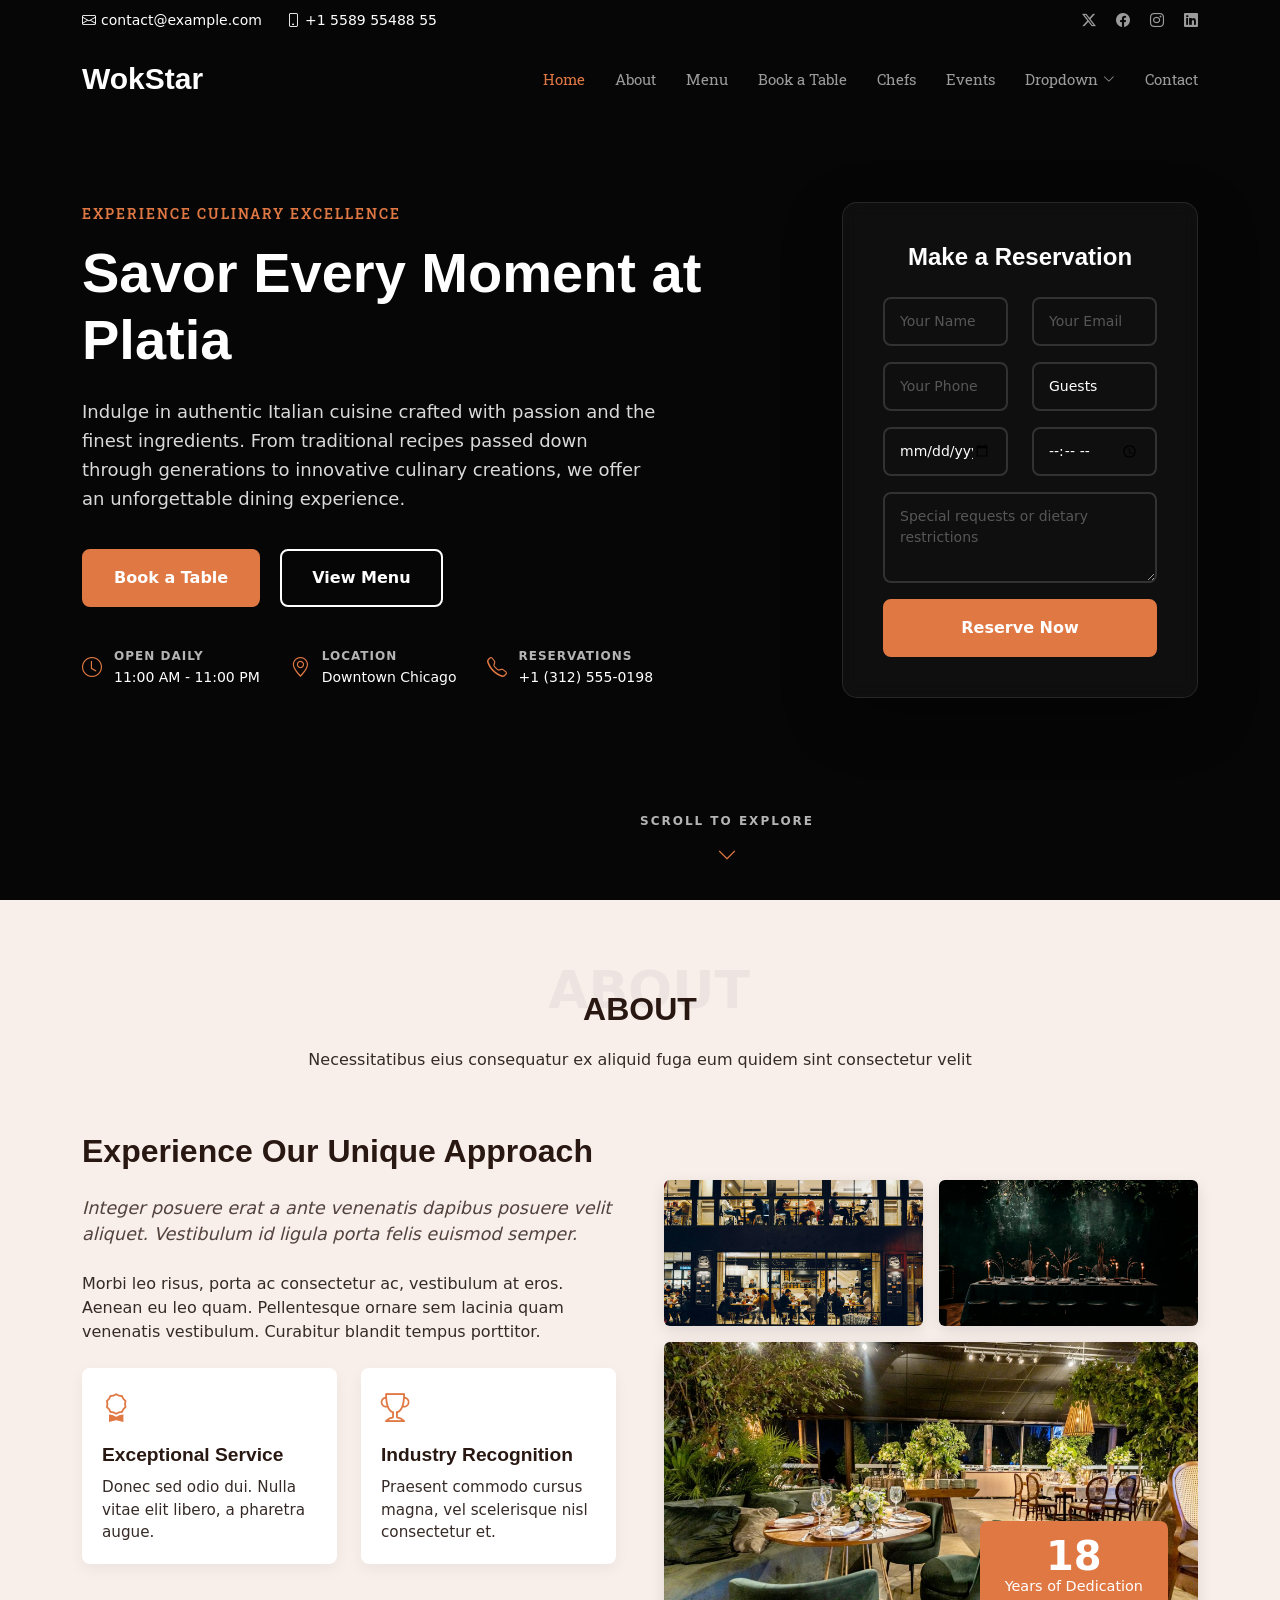
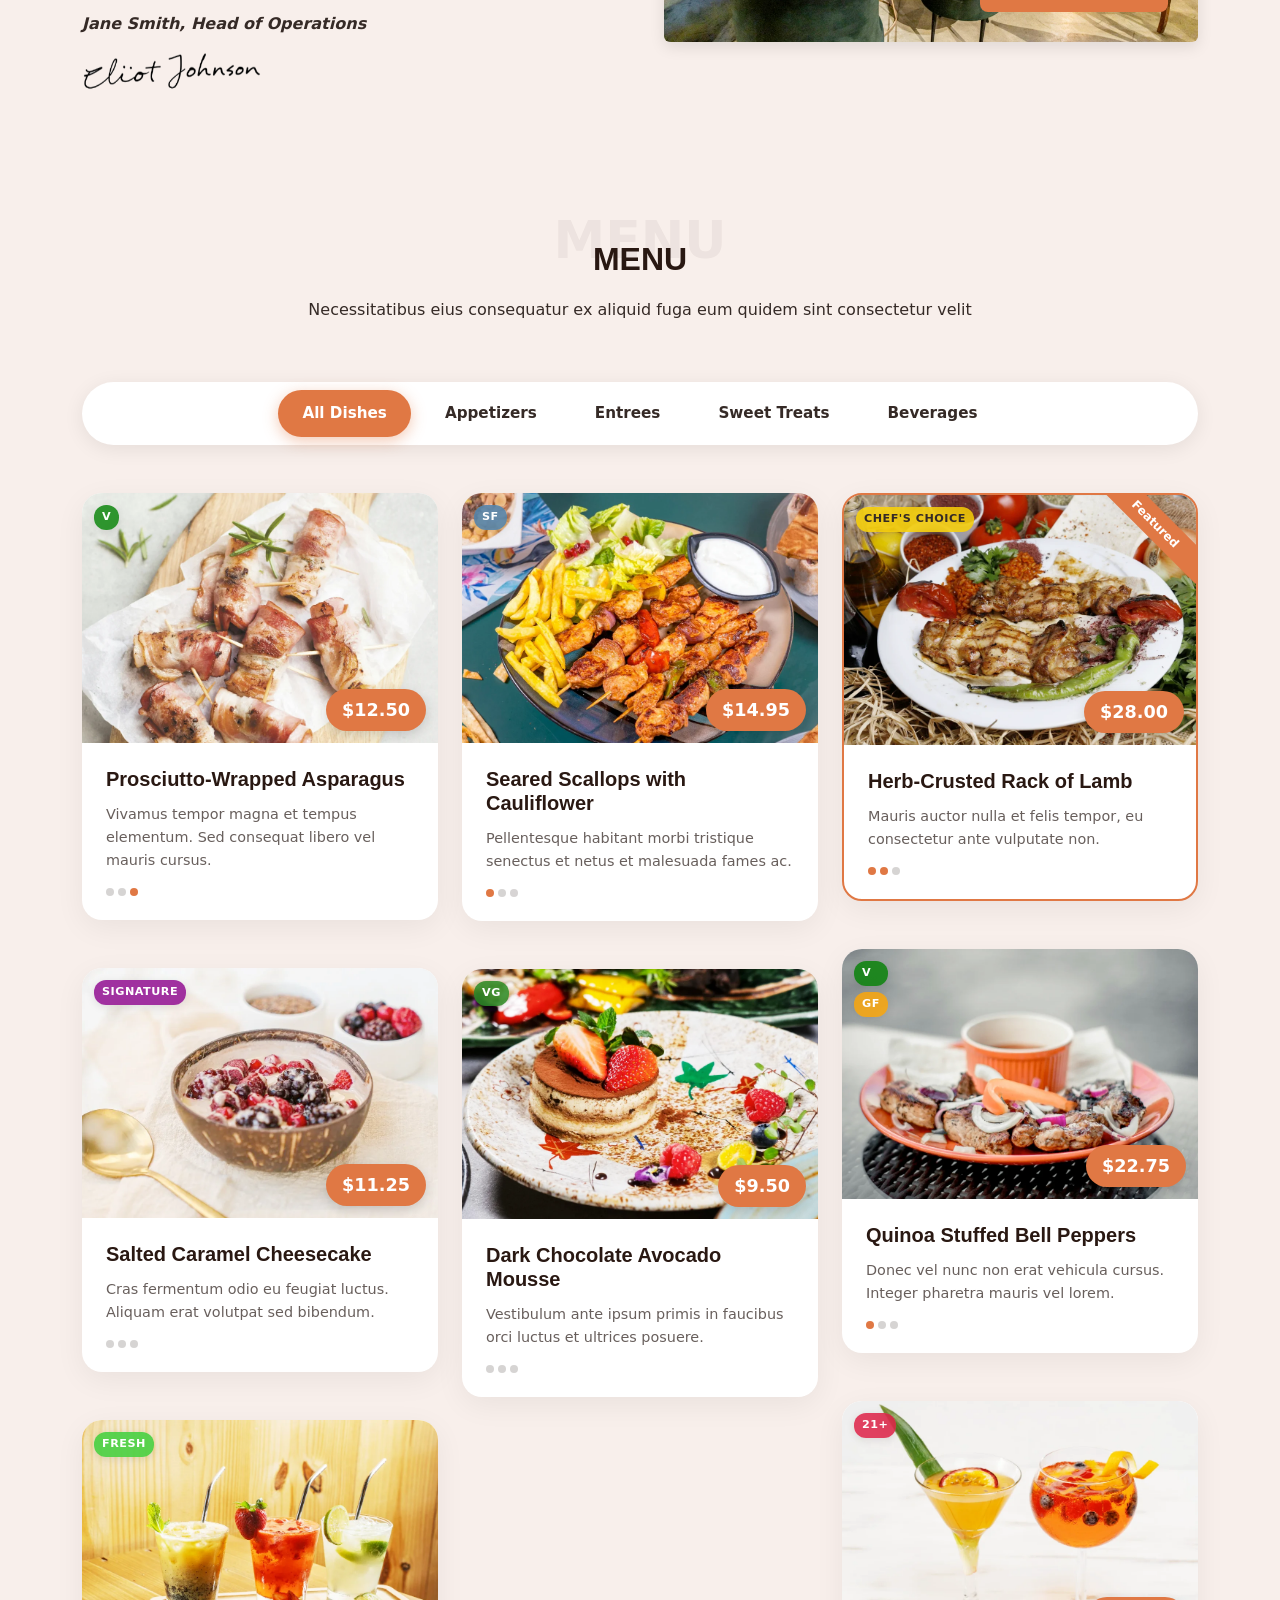
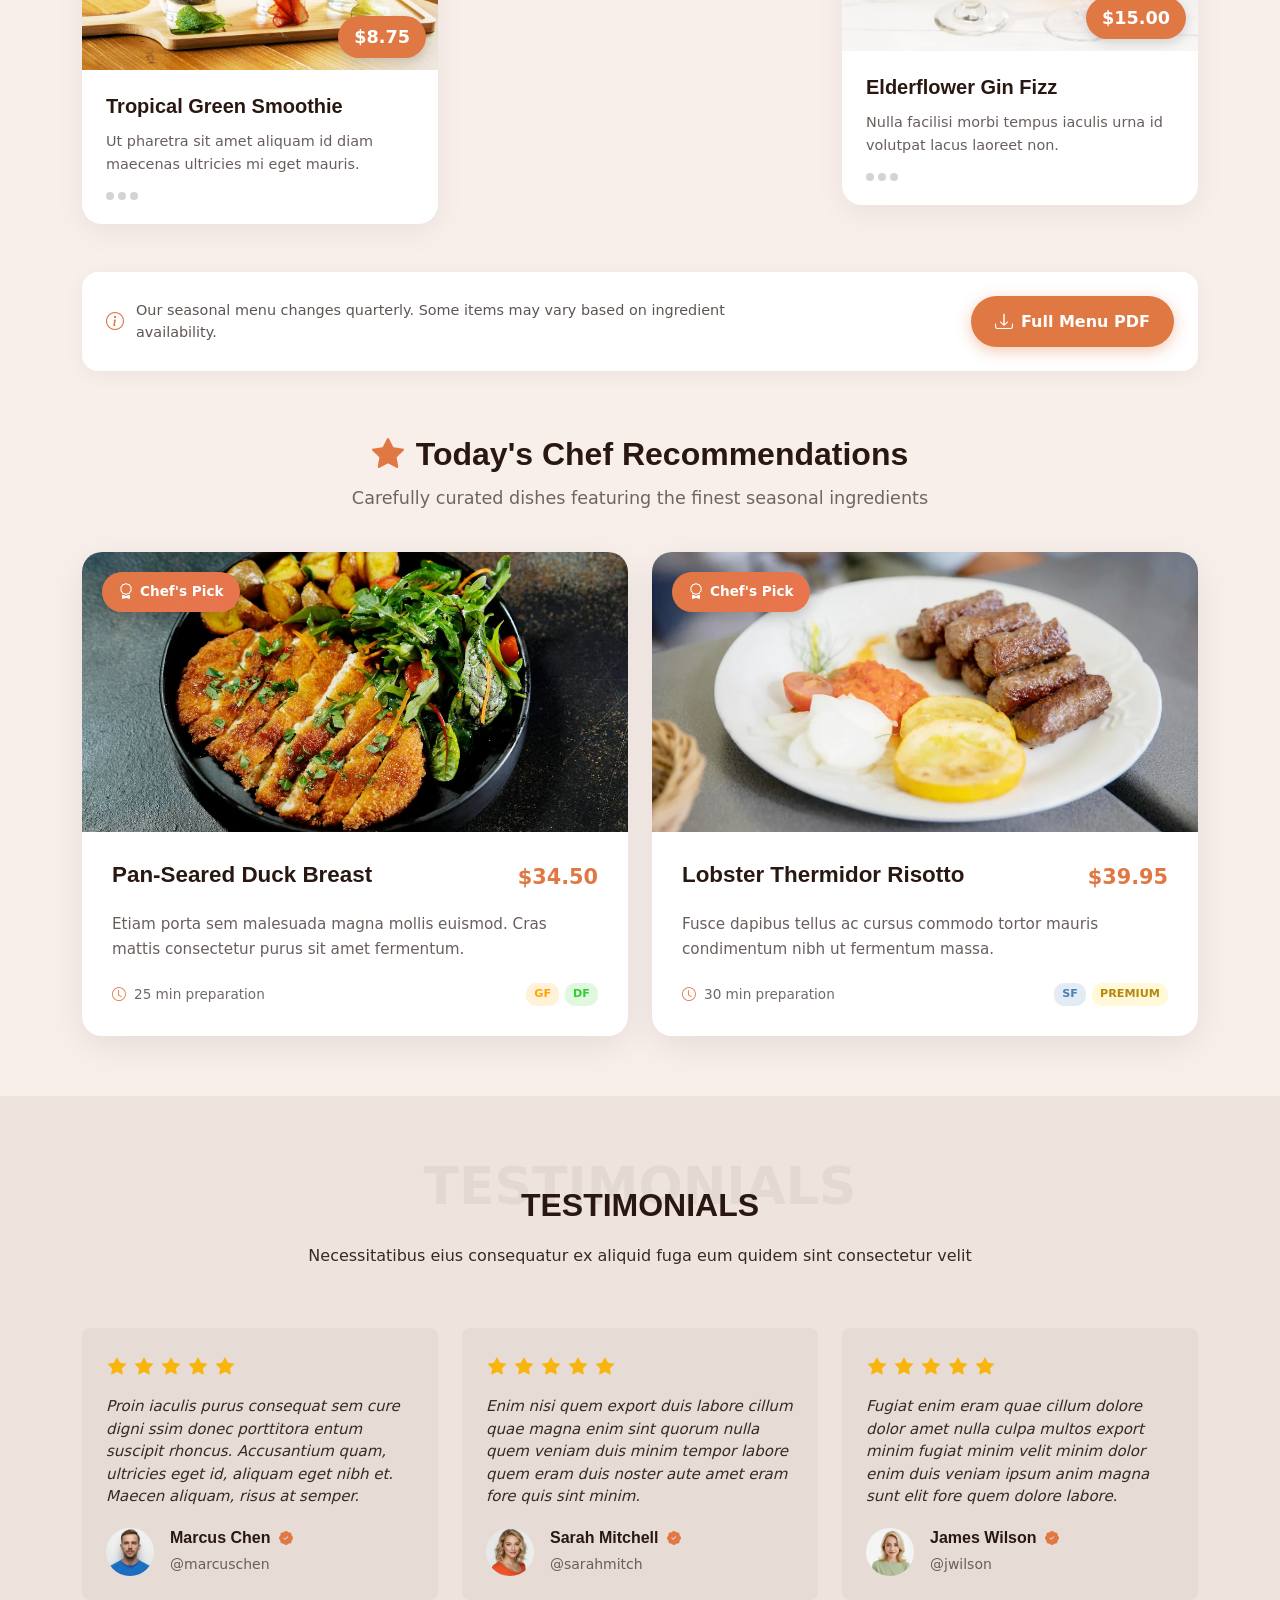
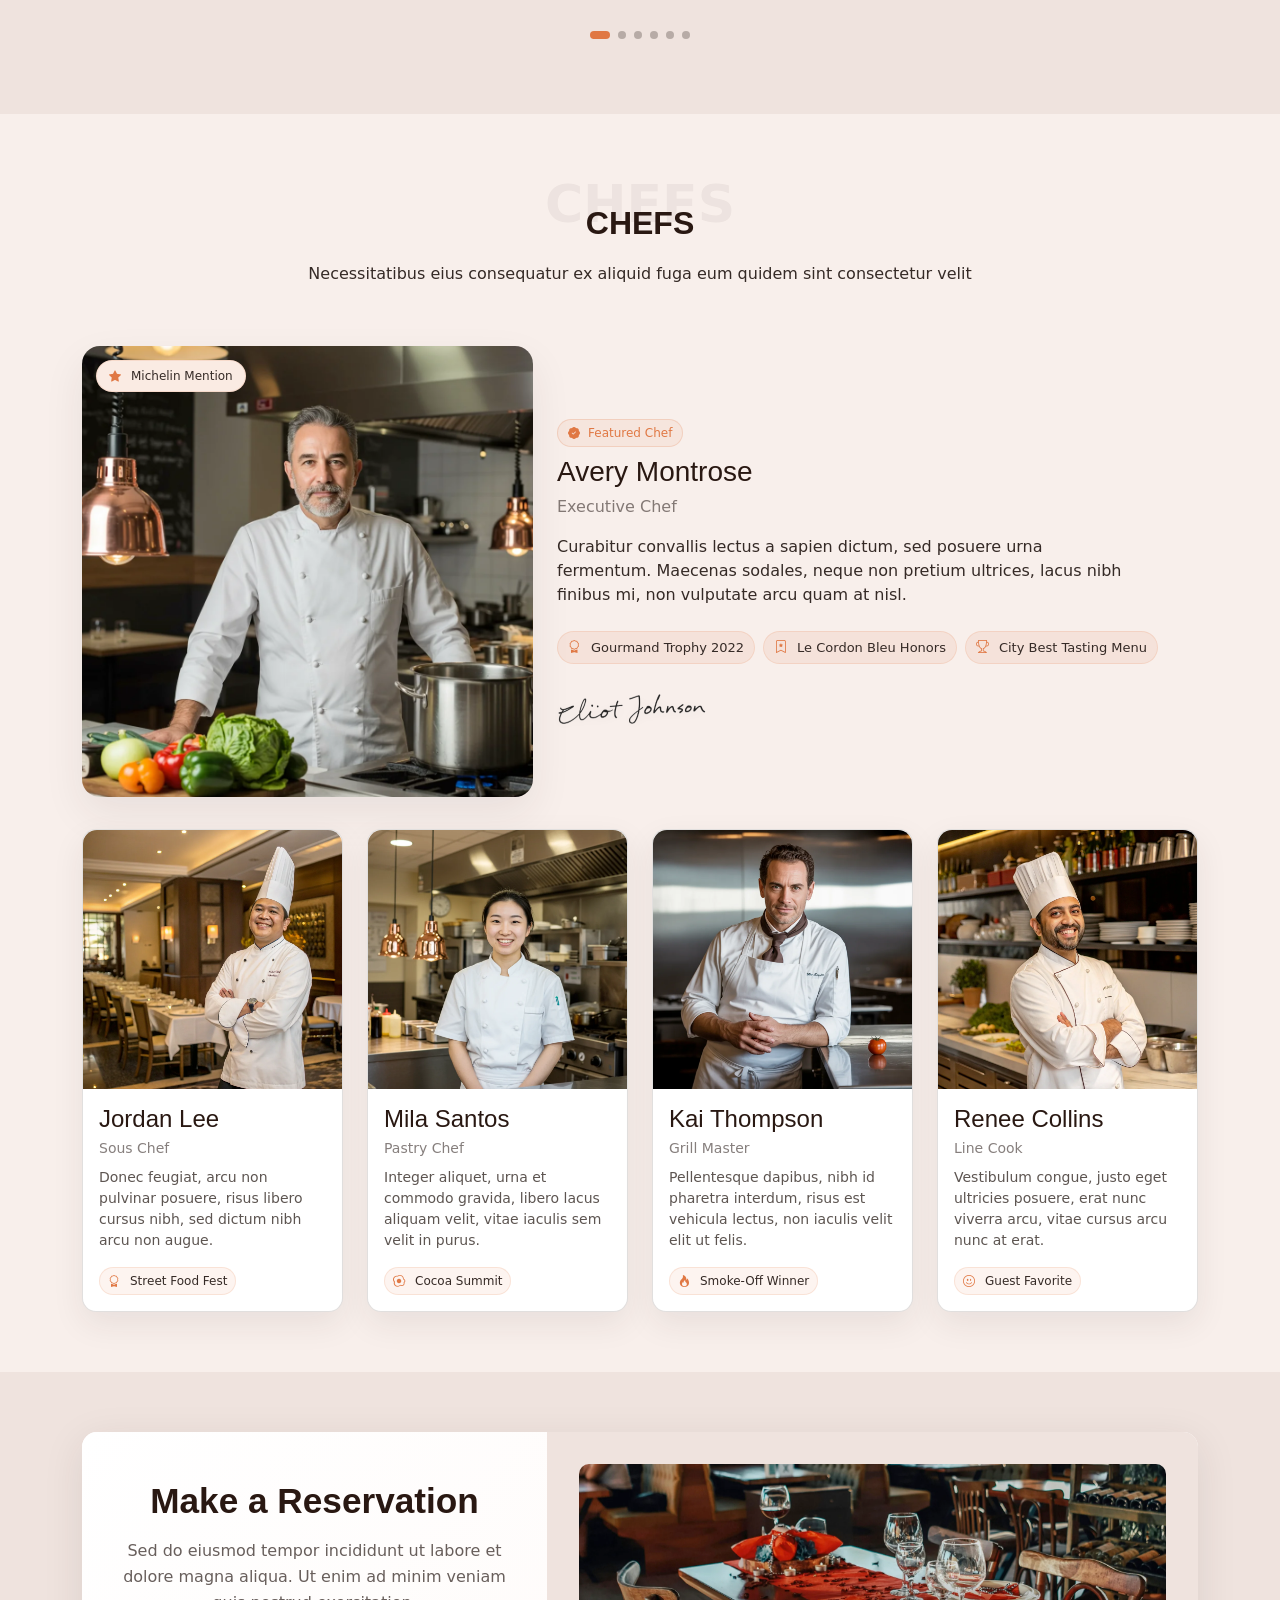
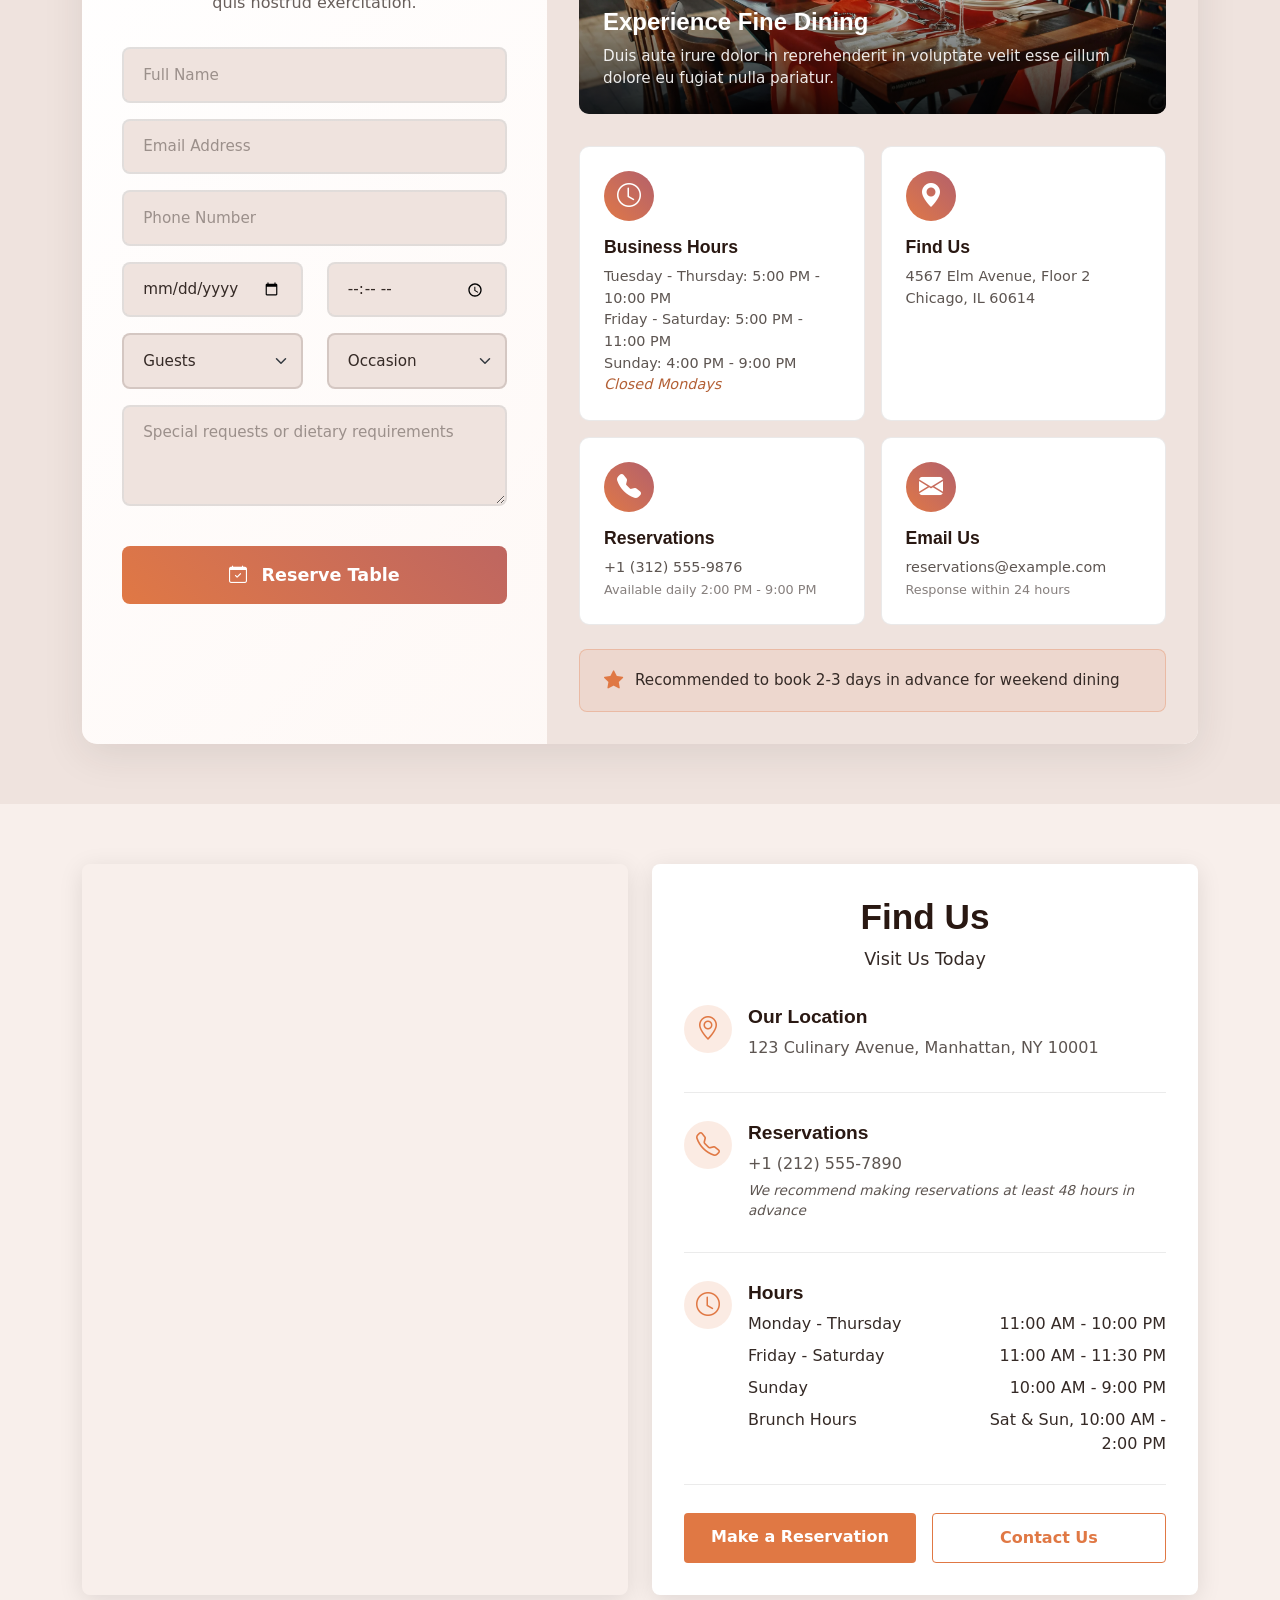
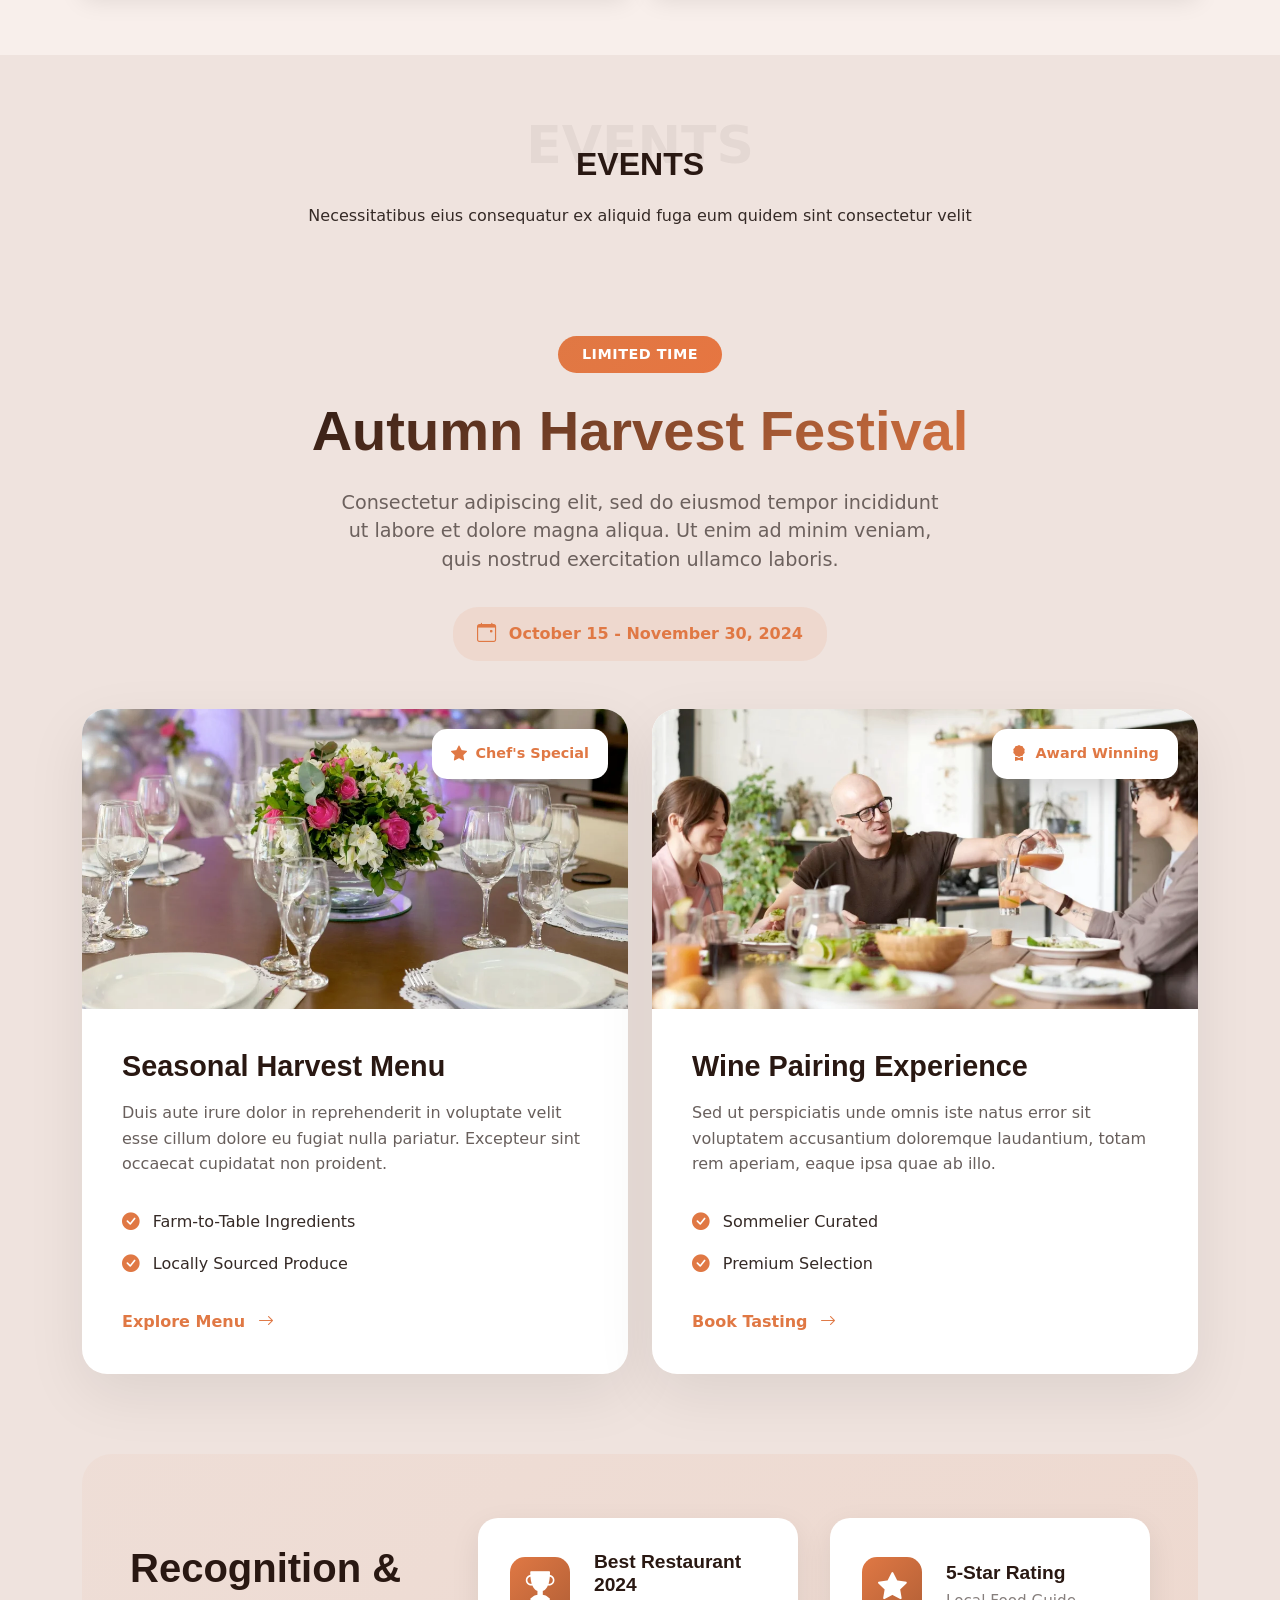
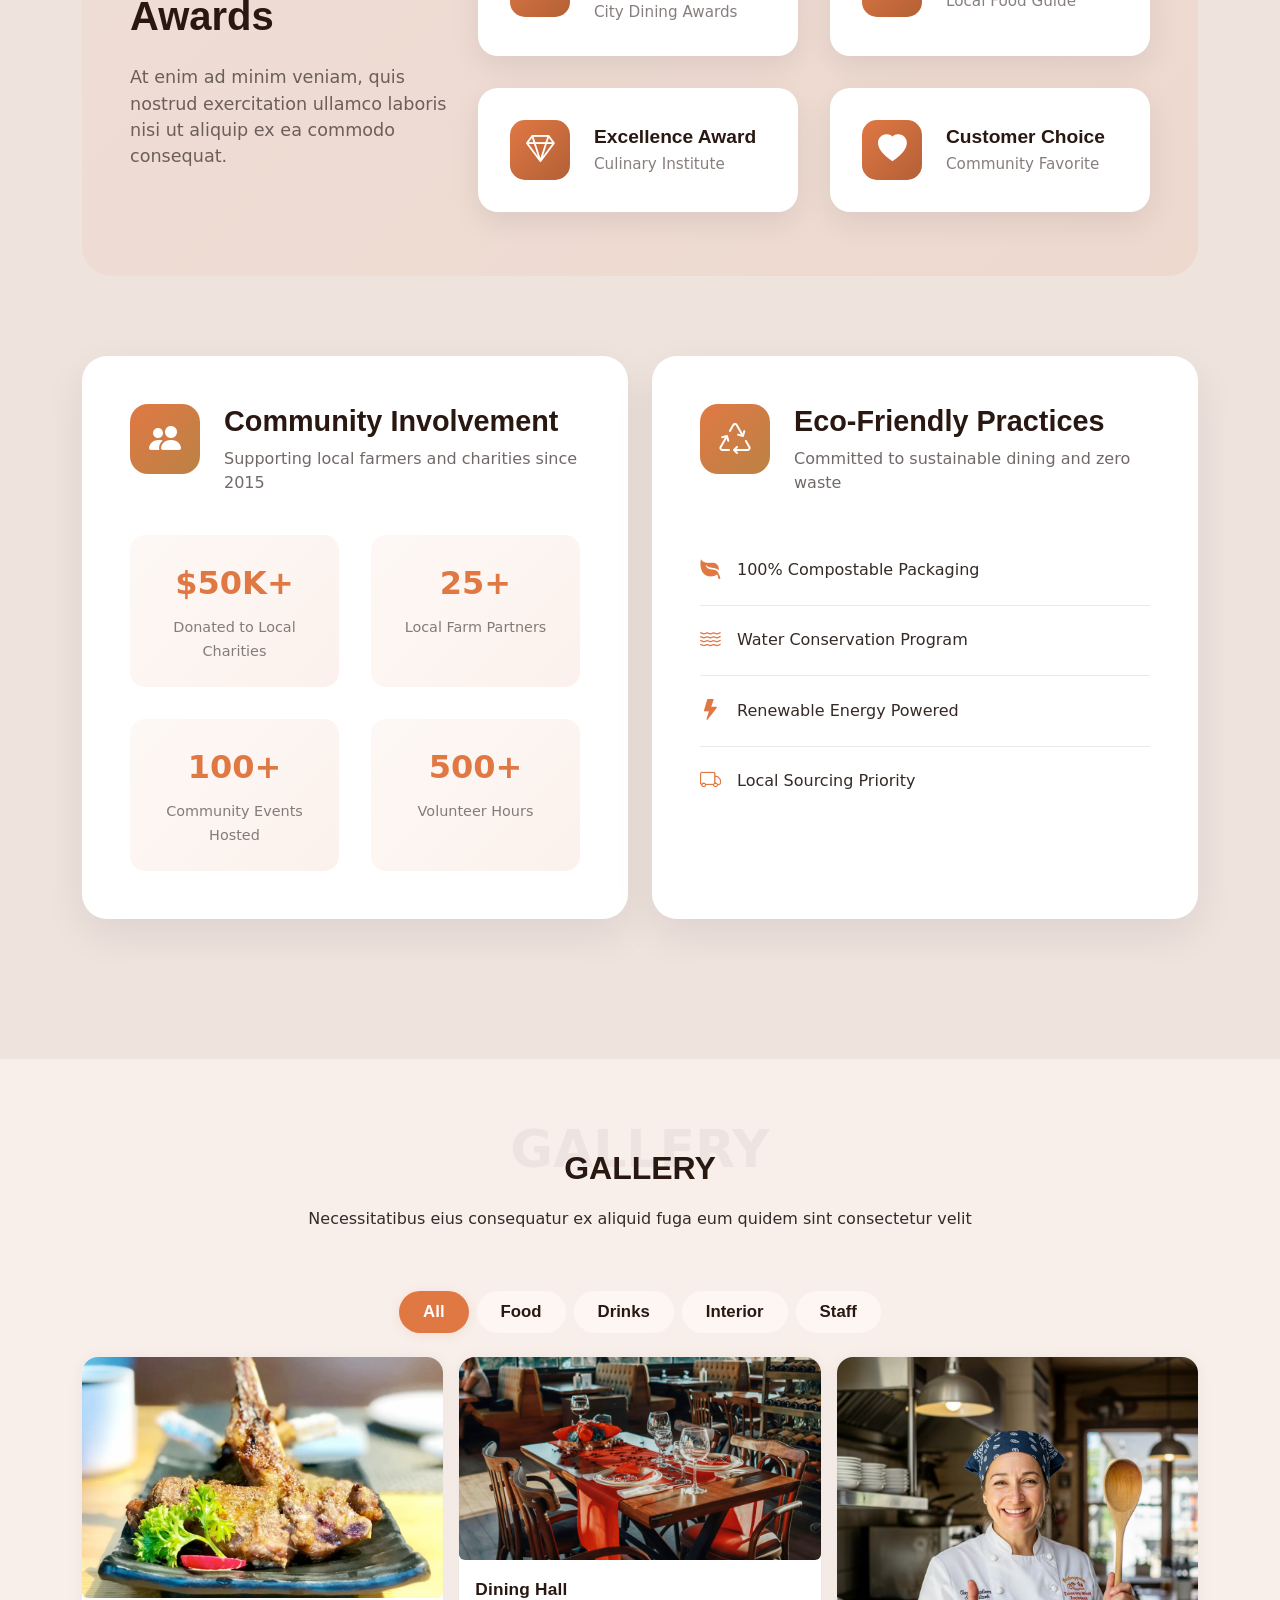
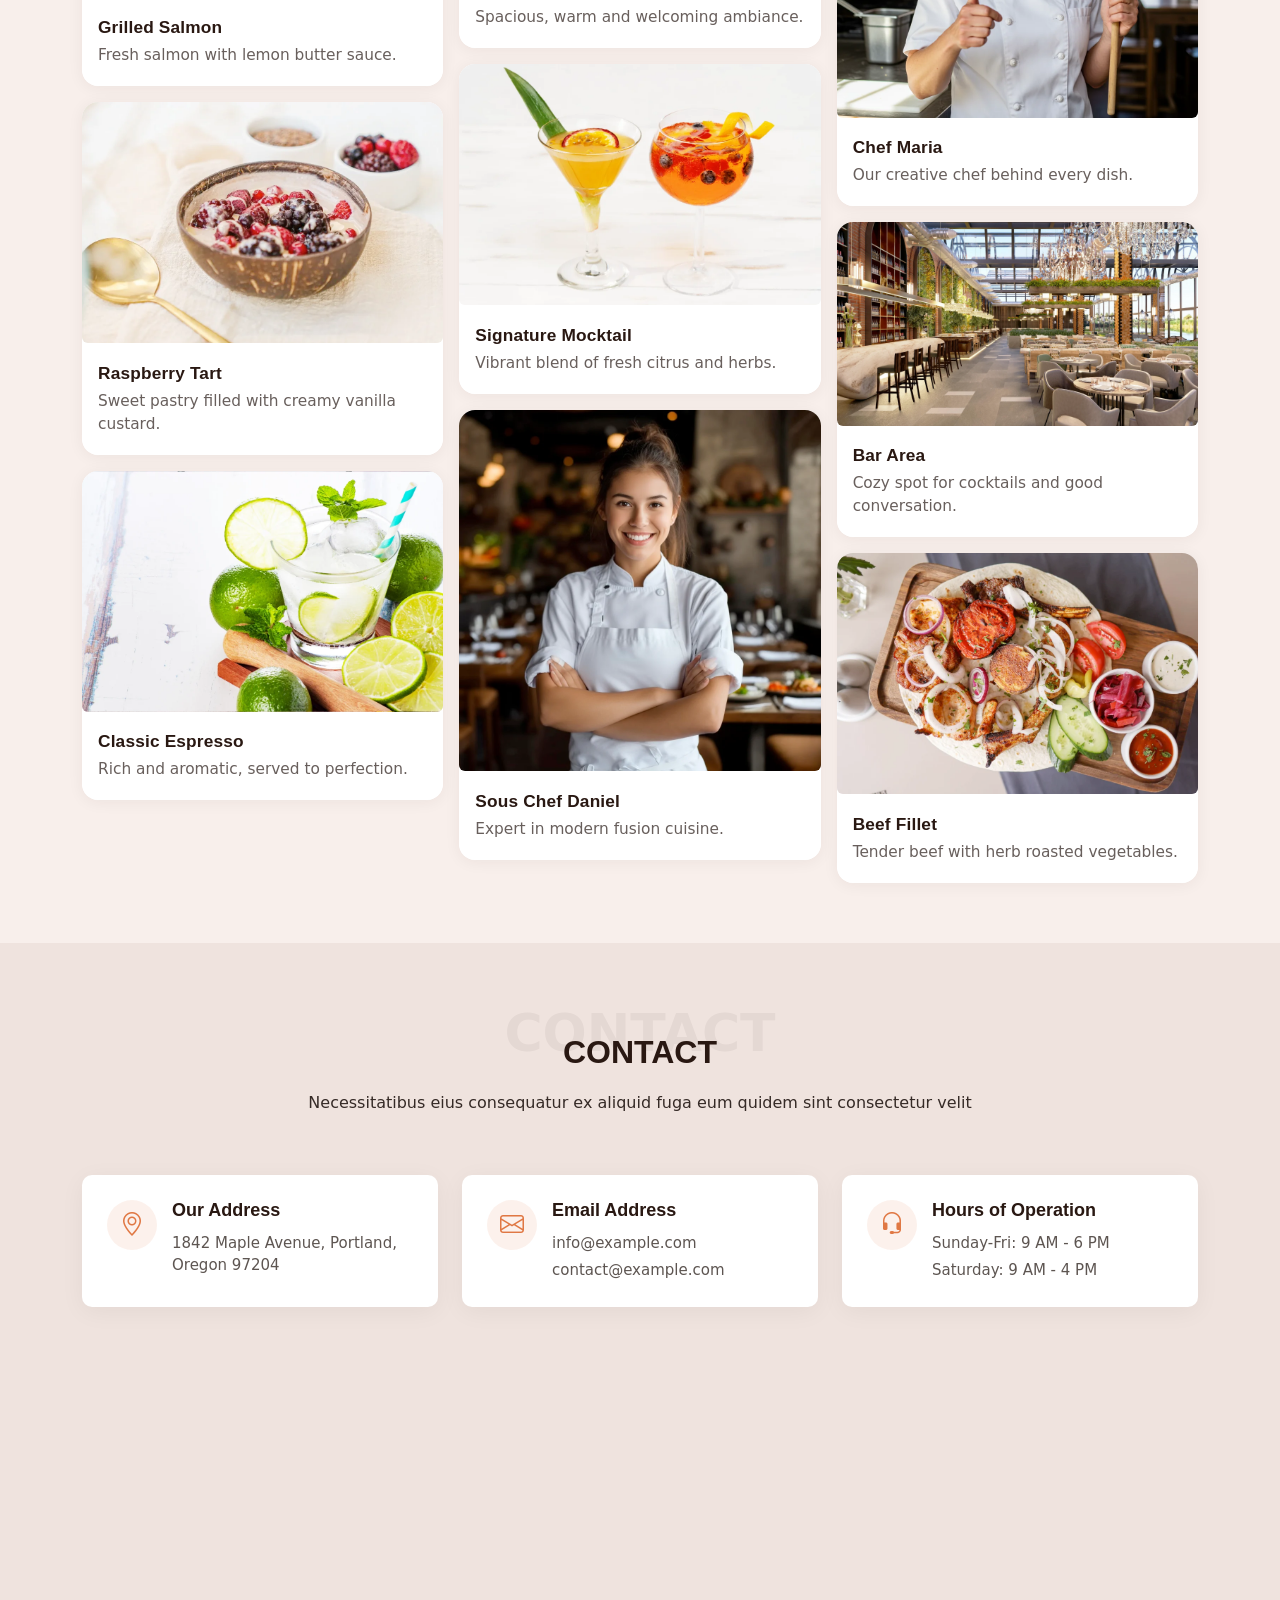
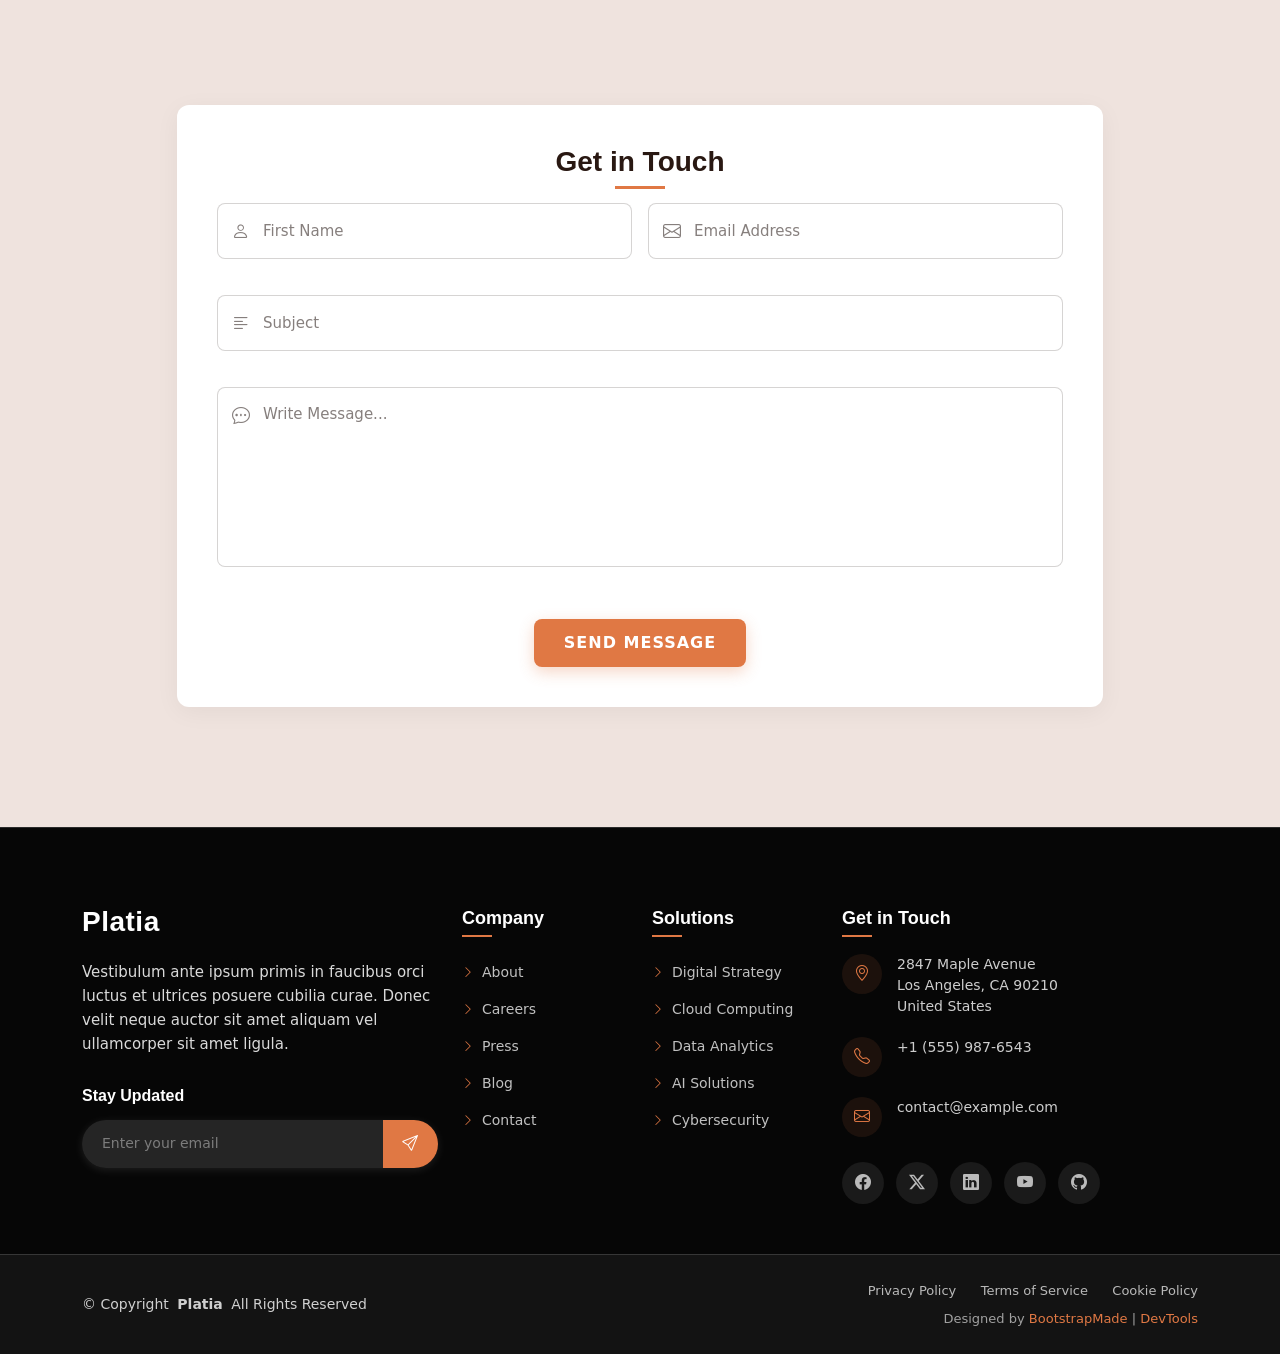
==== commit 2aeae499: "Update index.html" ====
--- a/index.html
+++ b/index.html
@@ -61,7 +61,7 @@
         <a href="index.html" class="logo d-flex align-items-center">
           <!-- Uncomment the line below if you also wish to use an image logo -->
           <!-- <img src="assets/img/logo.webp" alt=""> -->
-          <h1 class="sitename">Platia</h1>
+          <h1 class="sitename">WokStar</h1>
         </a>
 
         <nav id="navmenu" class="navmenu">
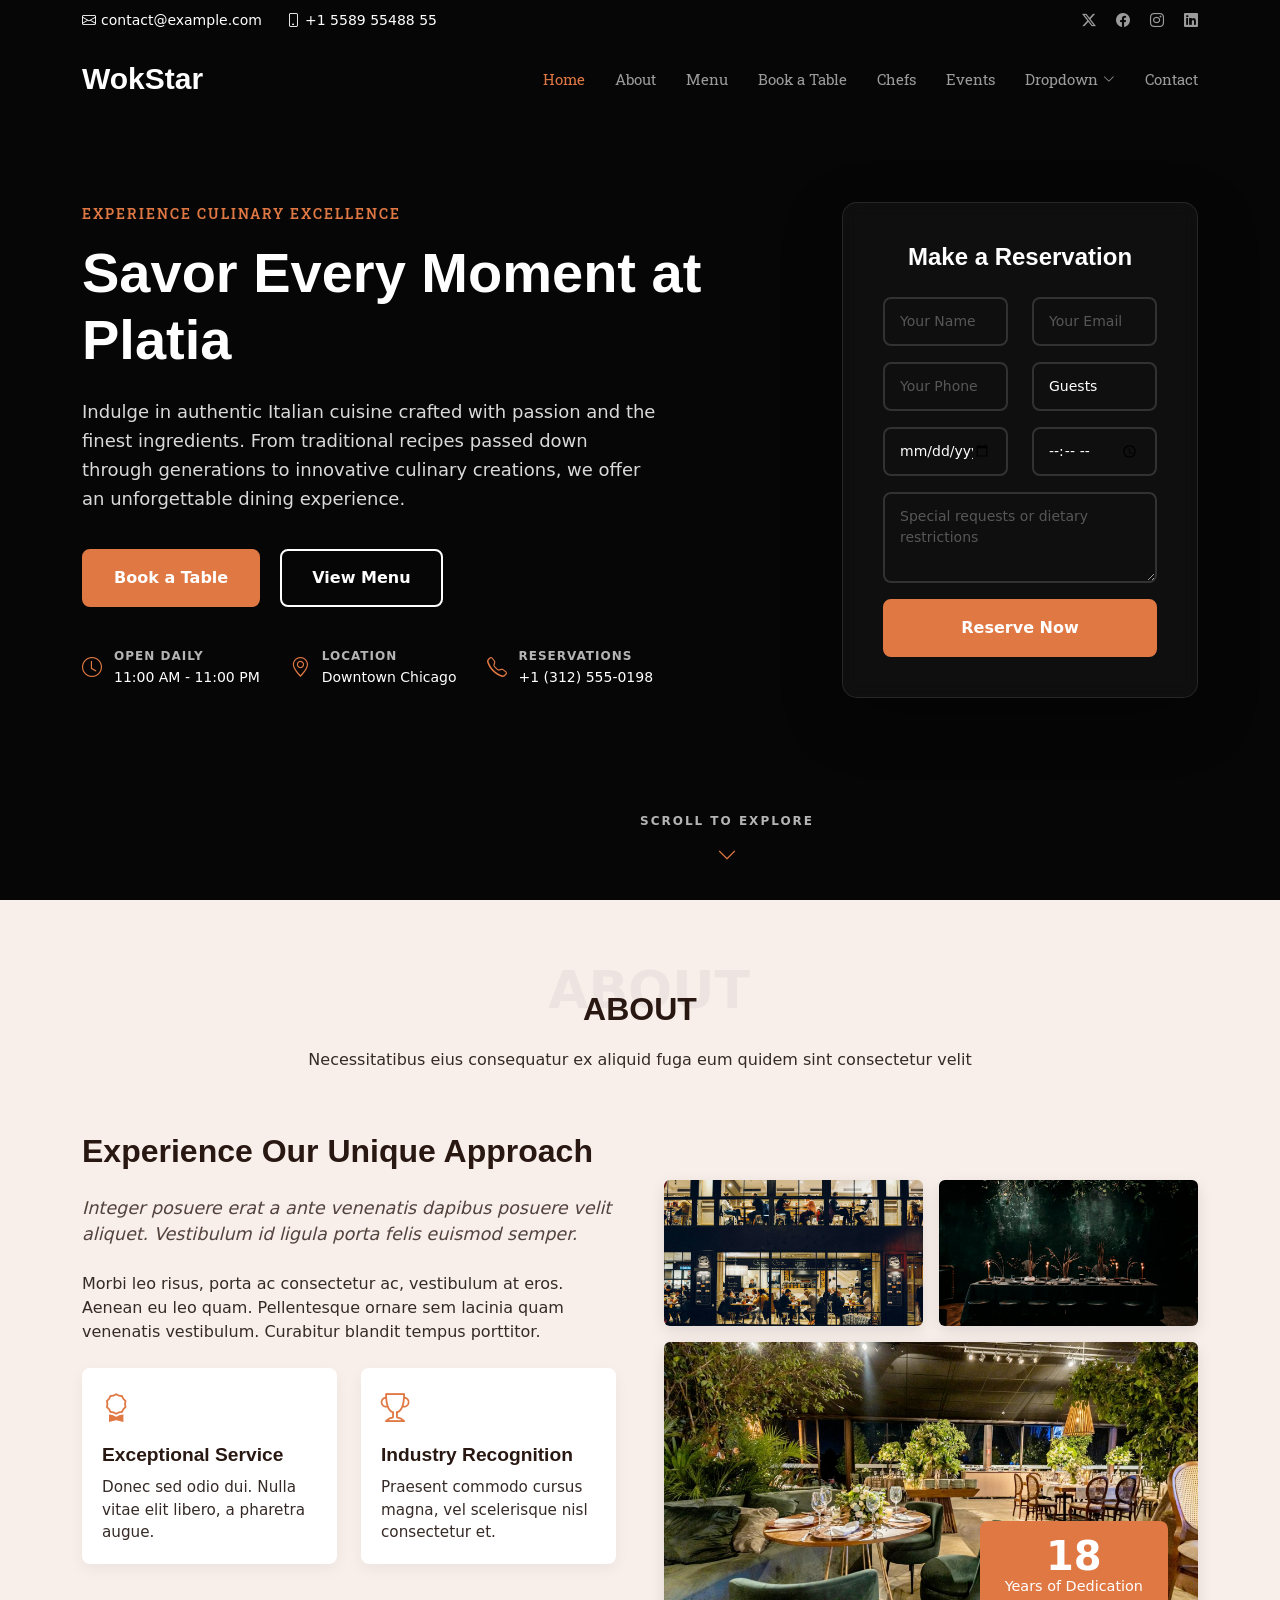
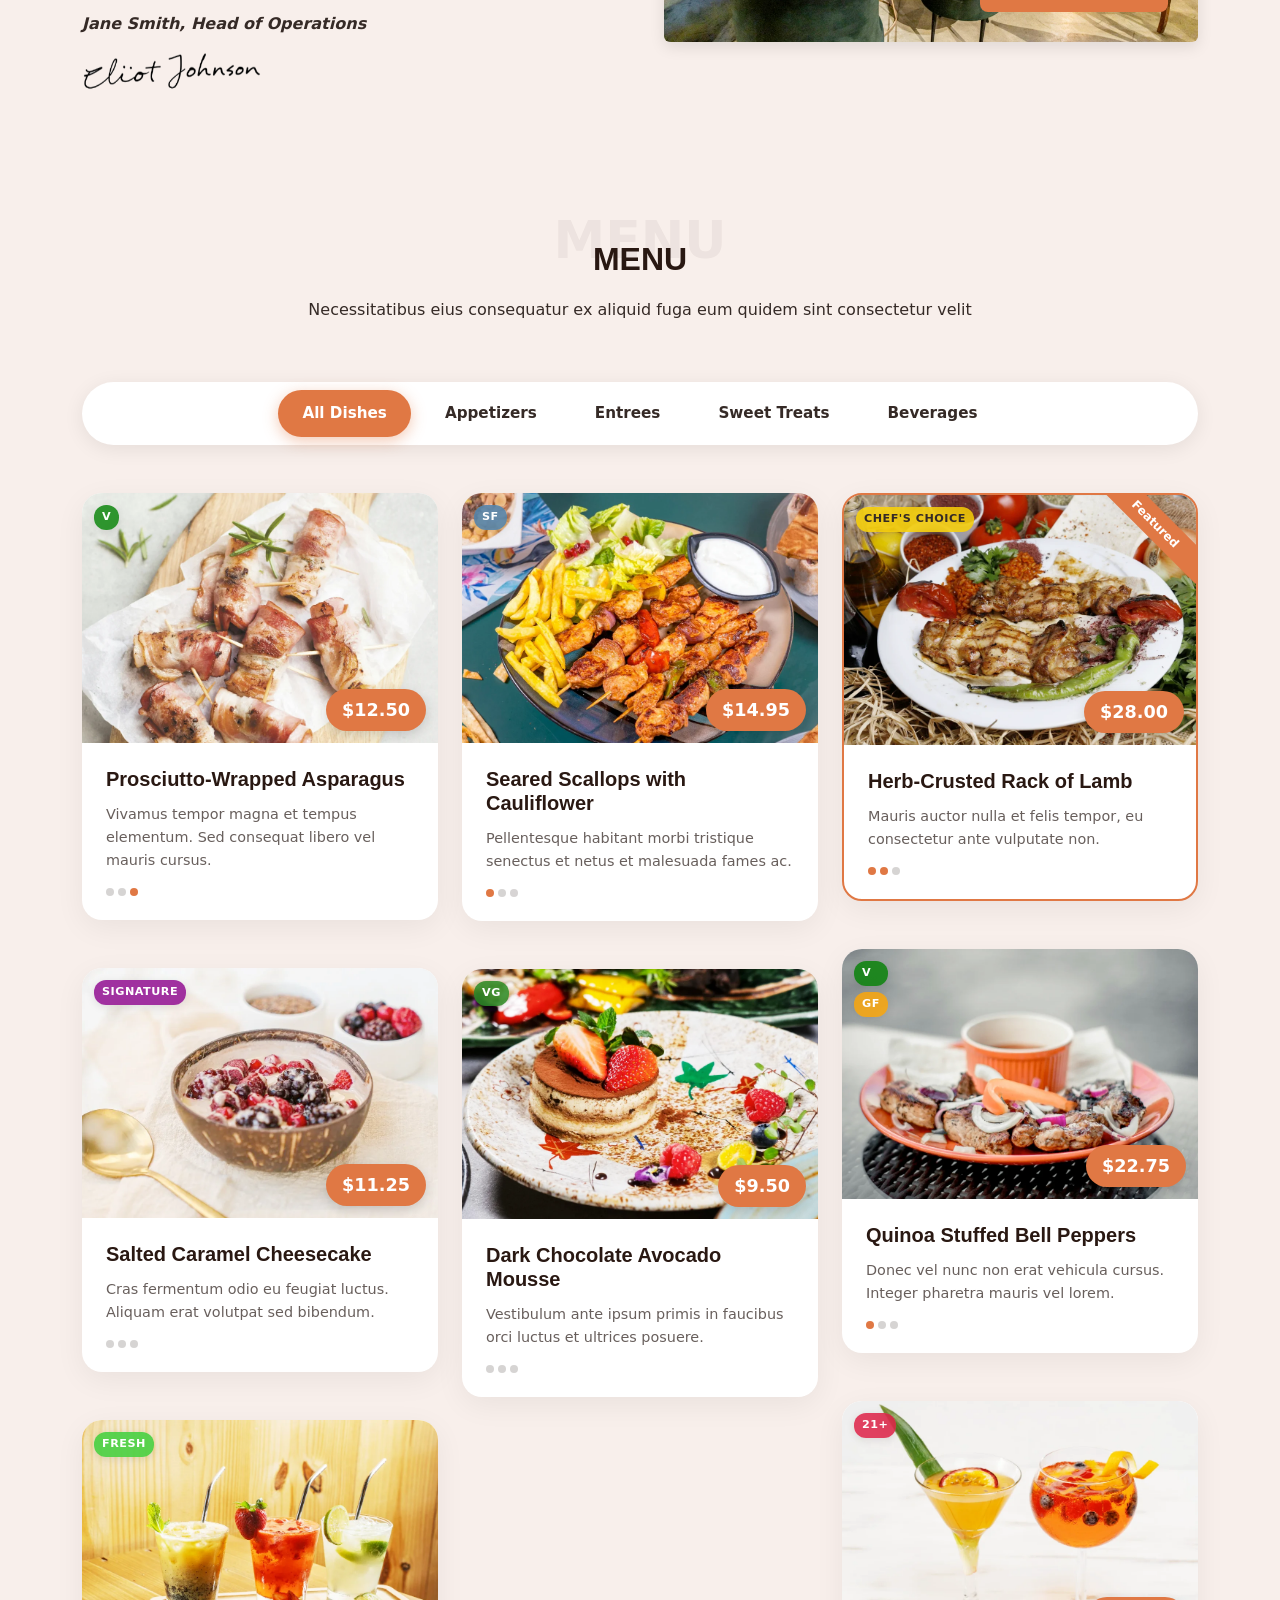
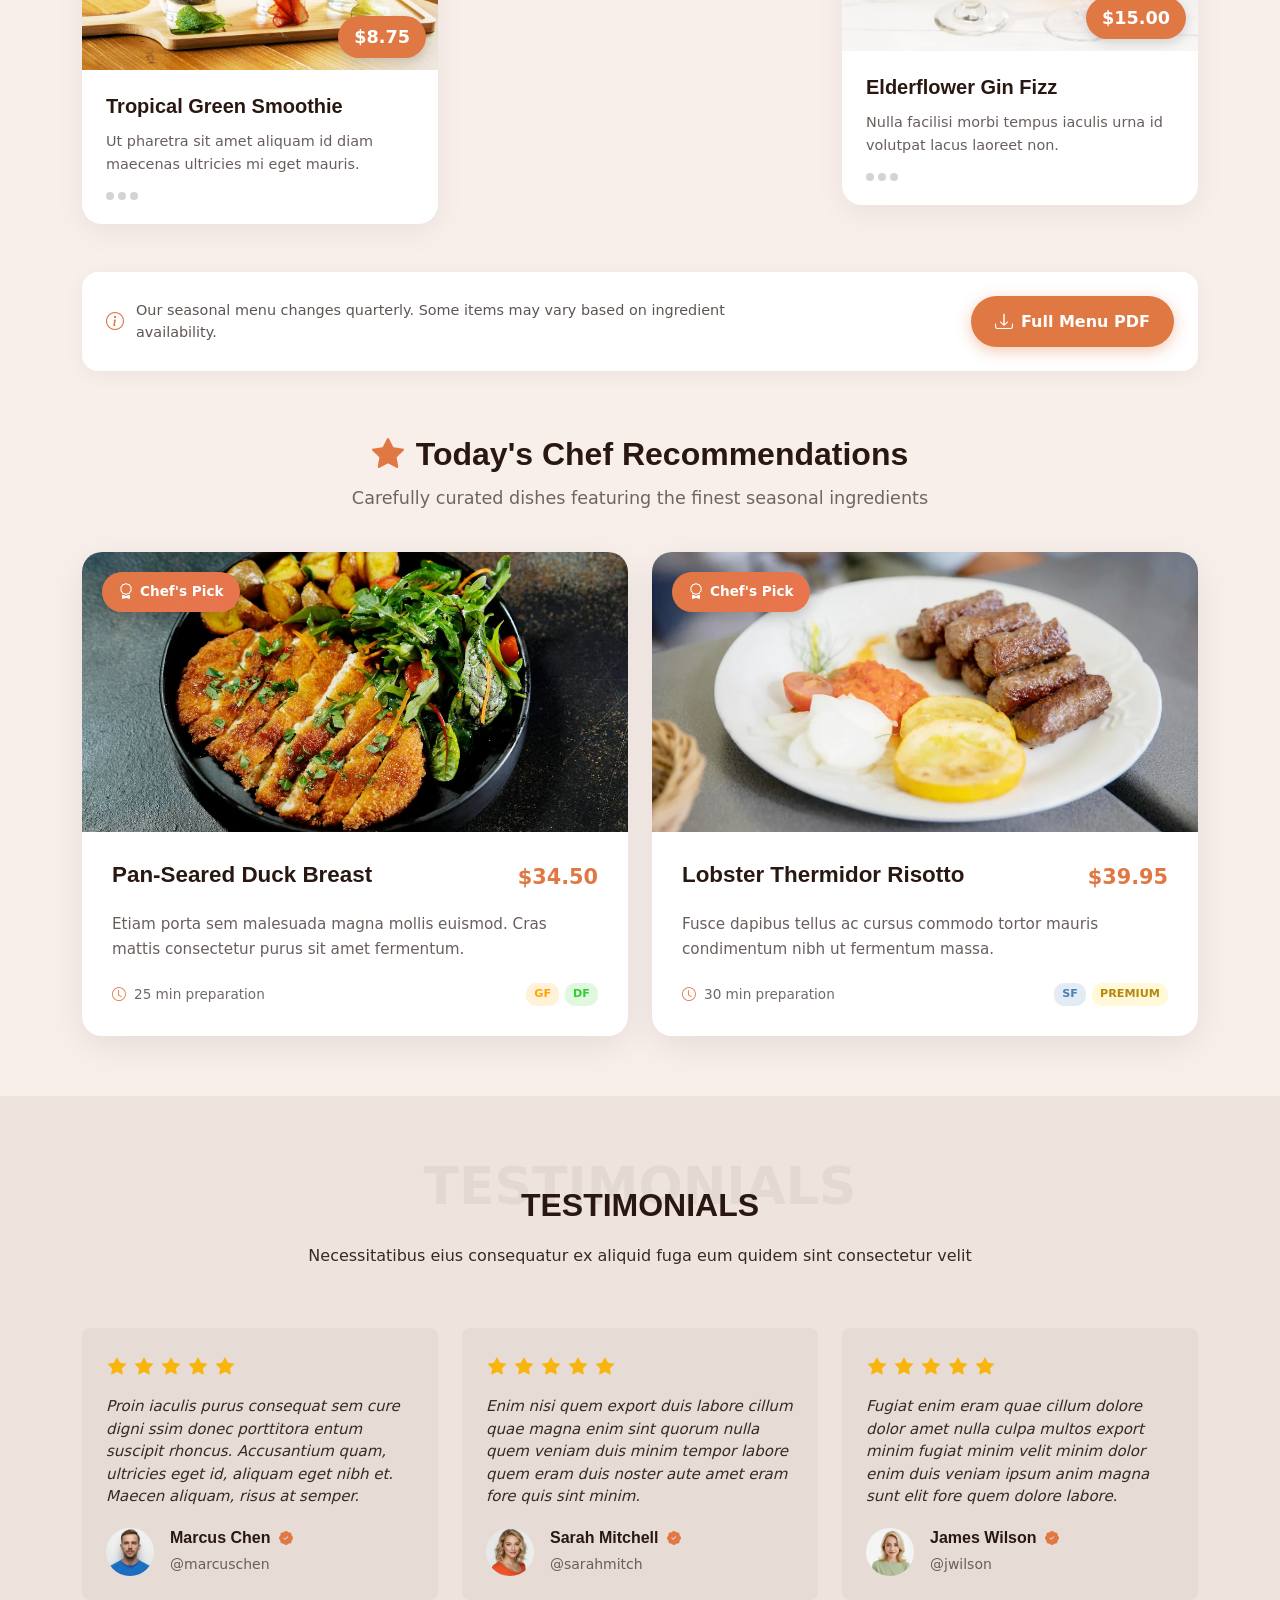
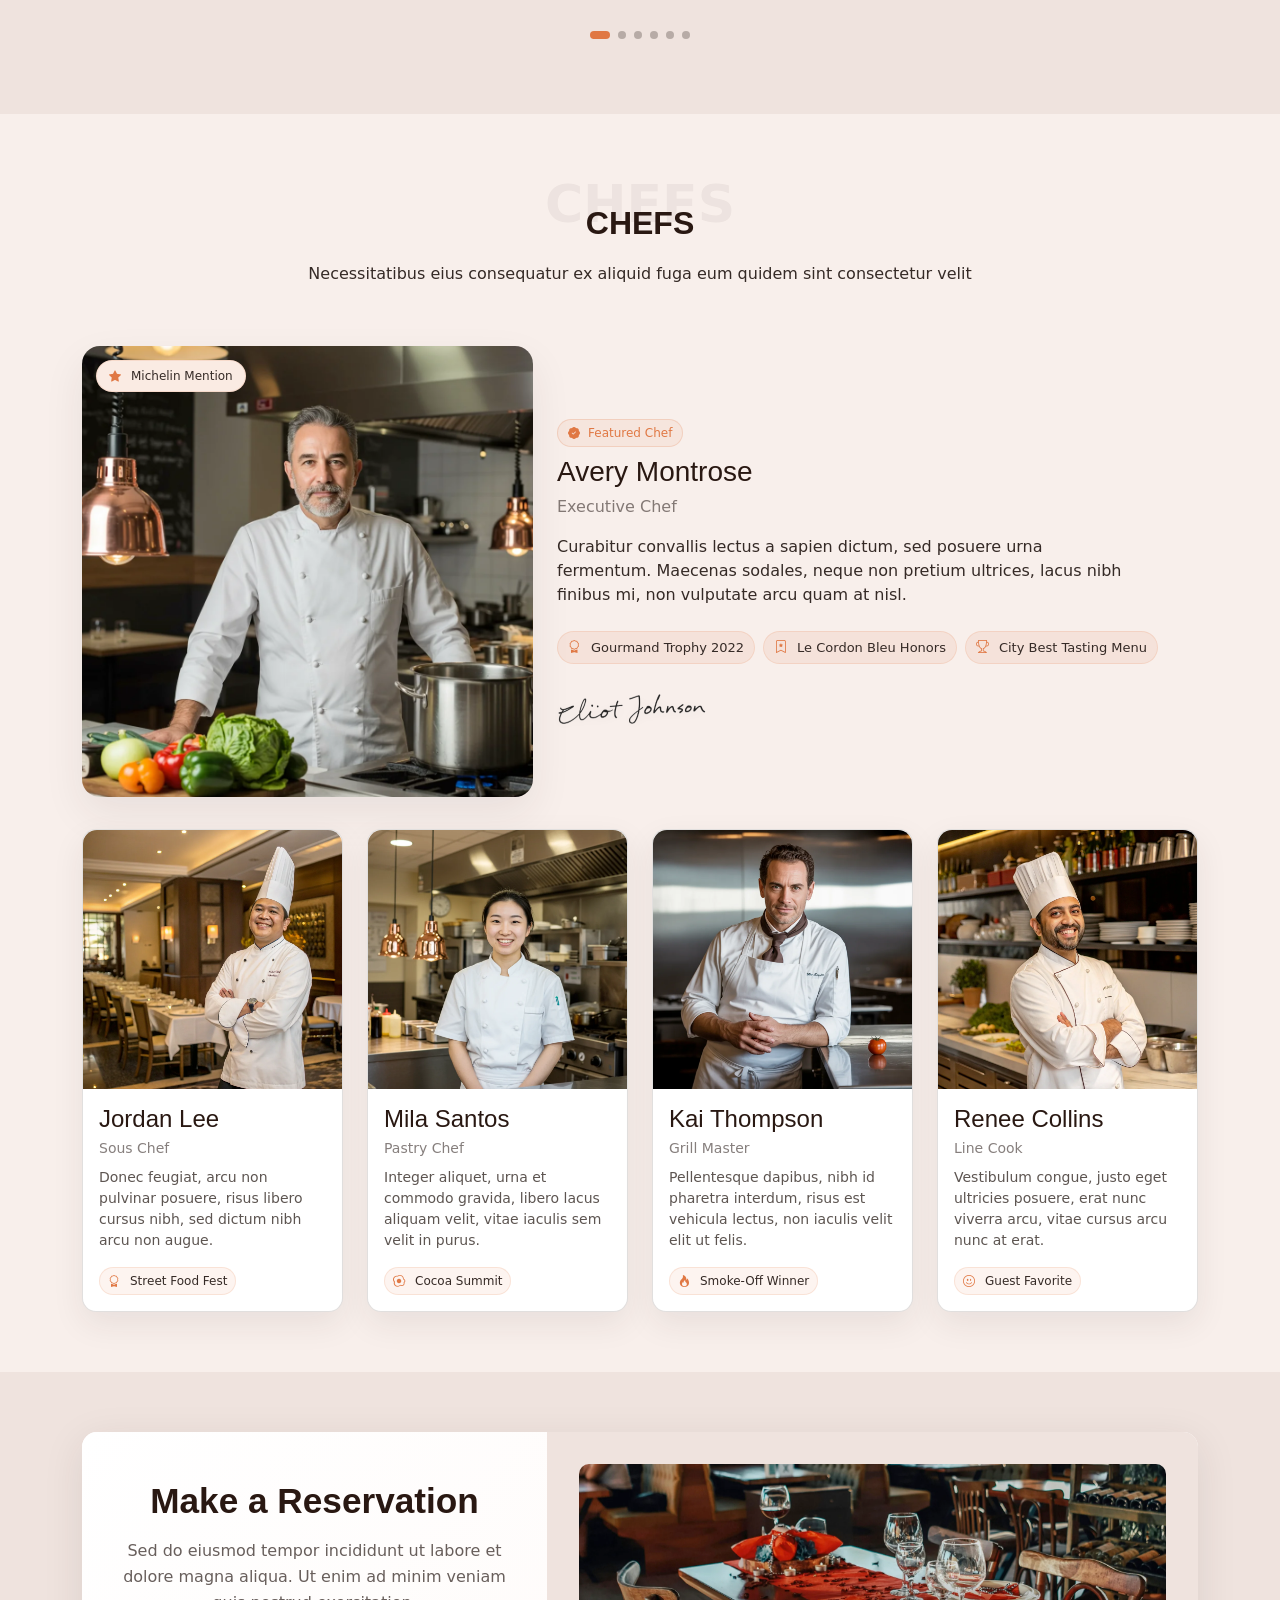
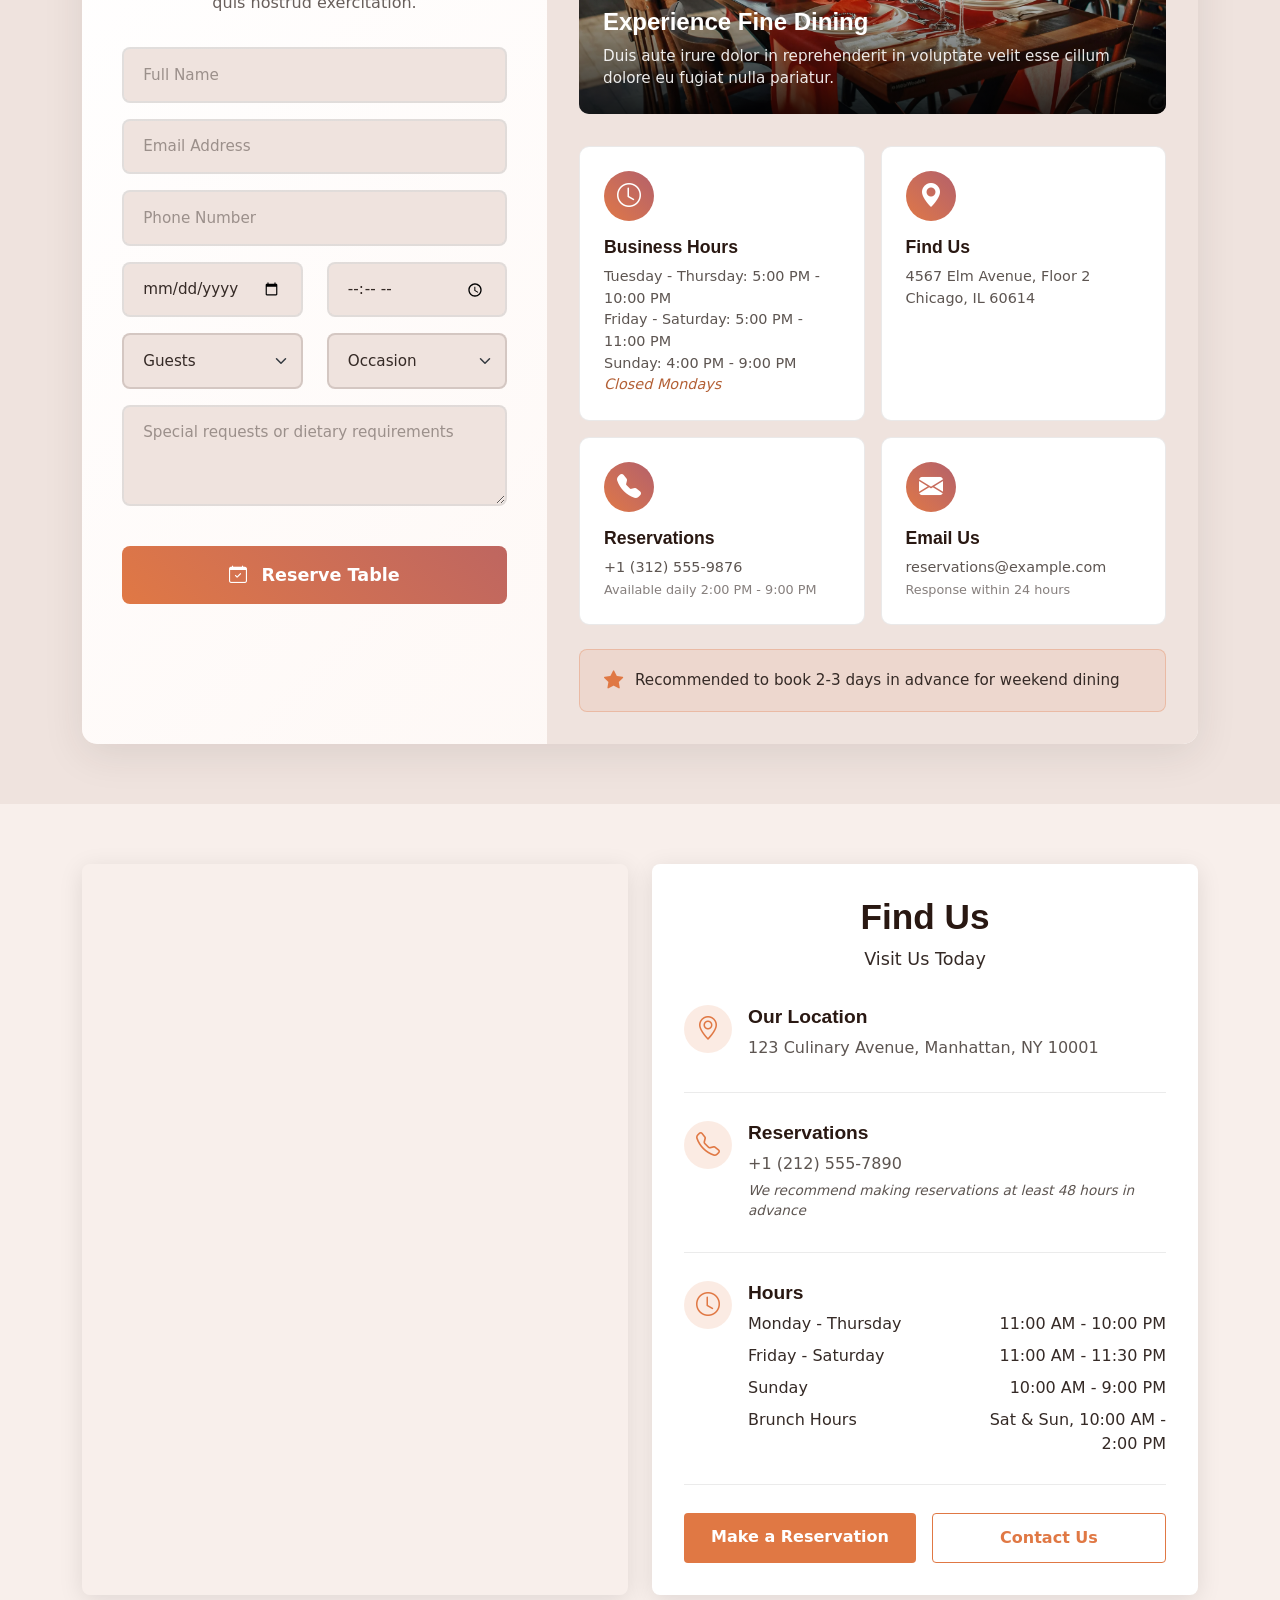
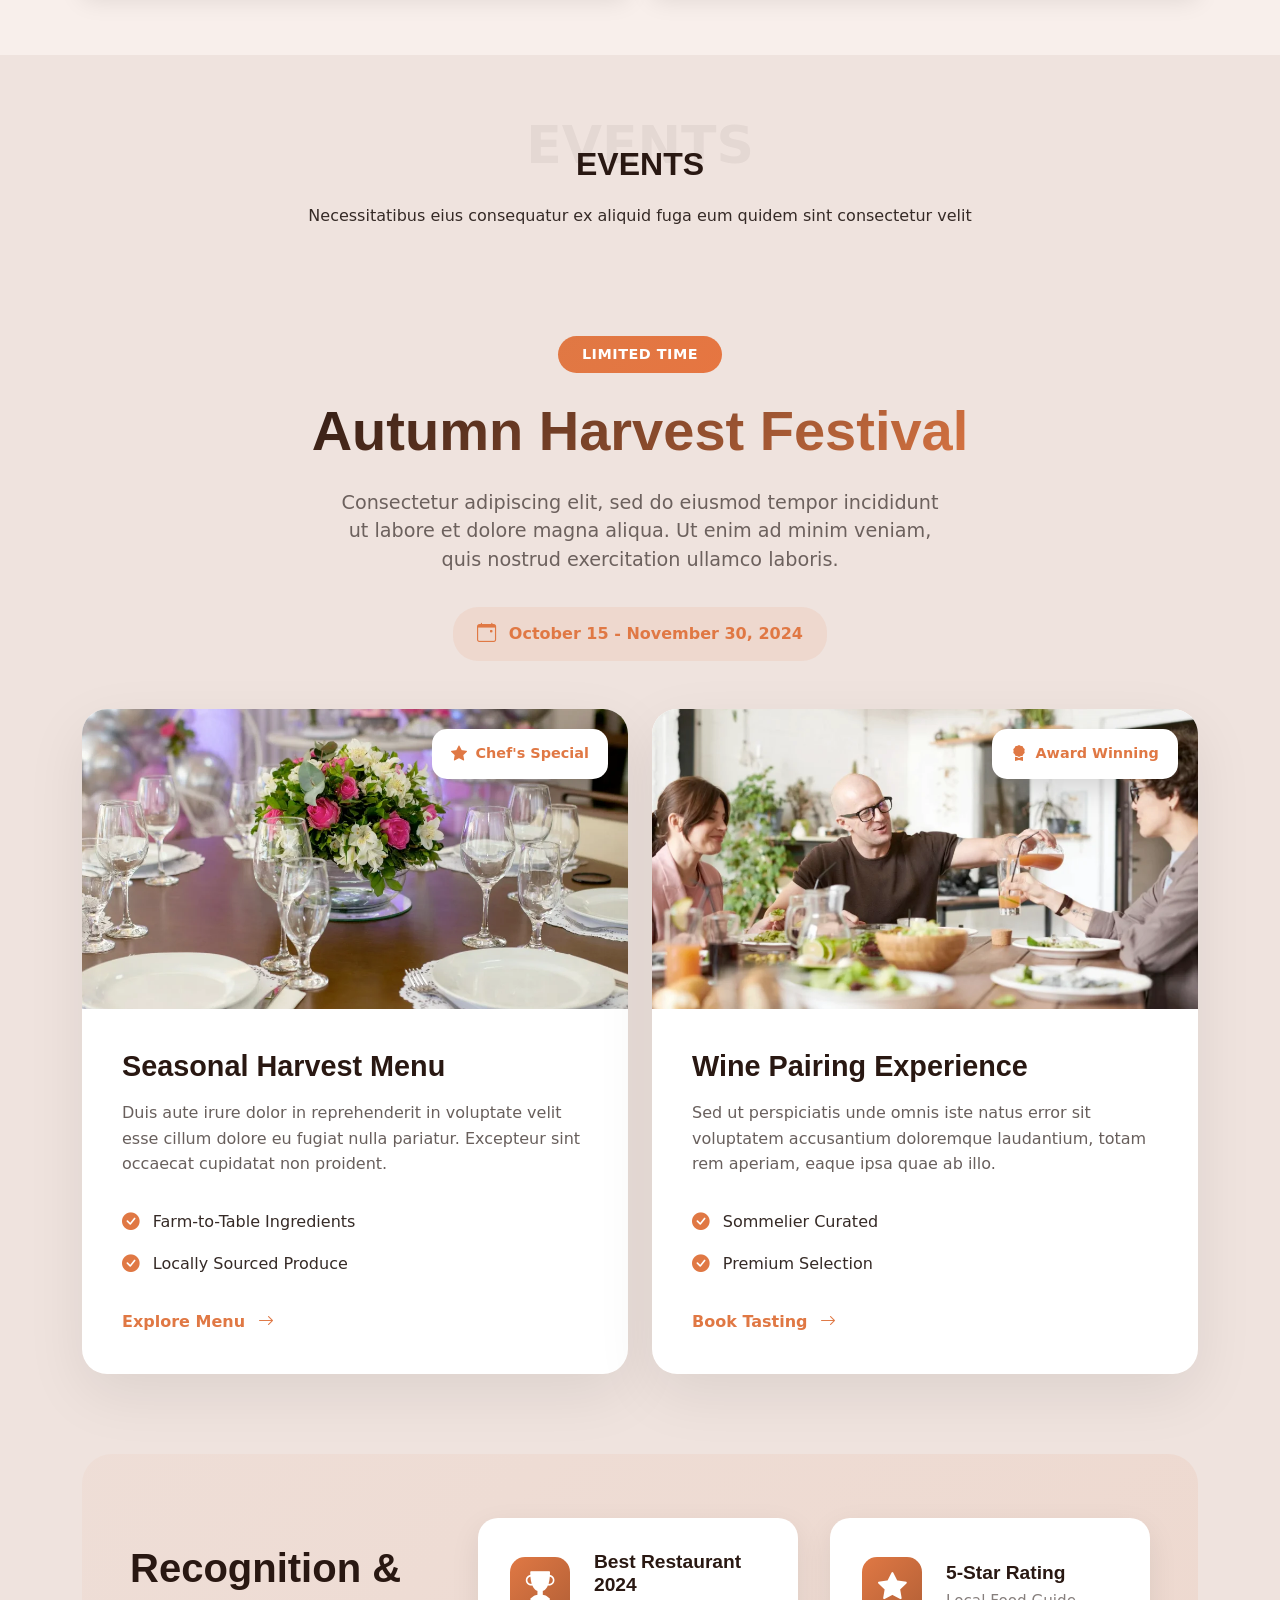
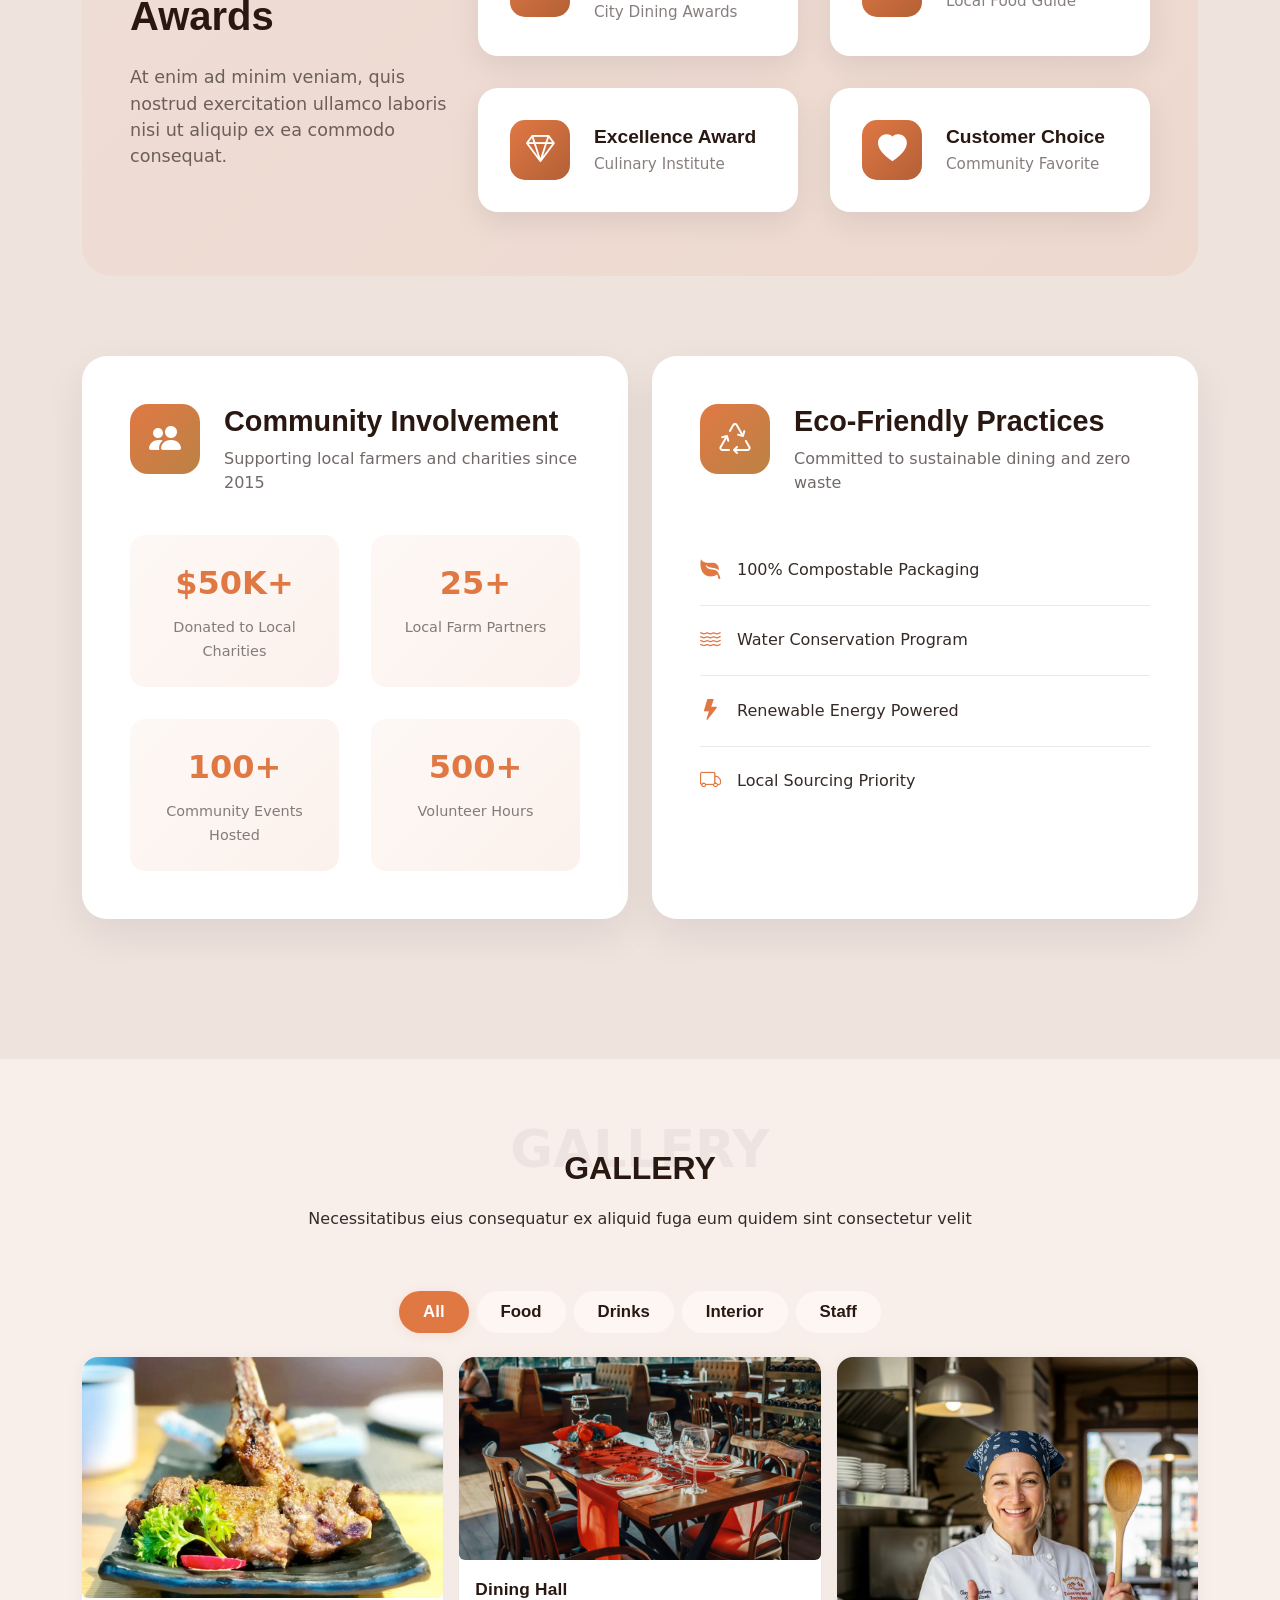
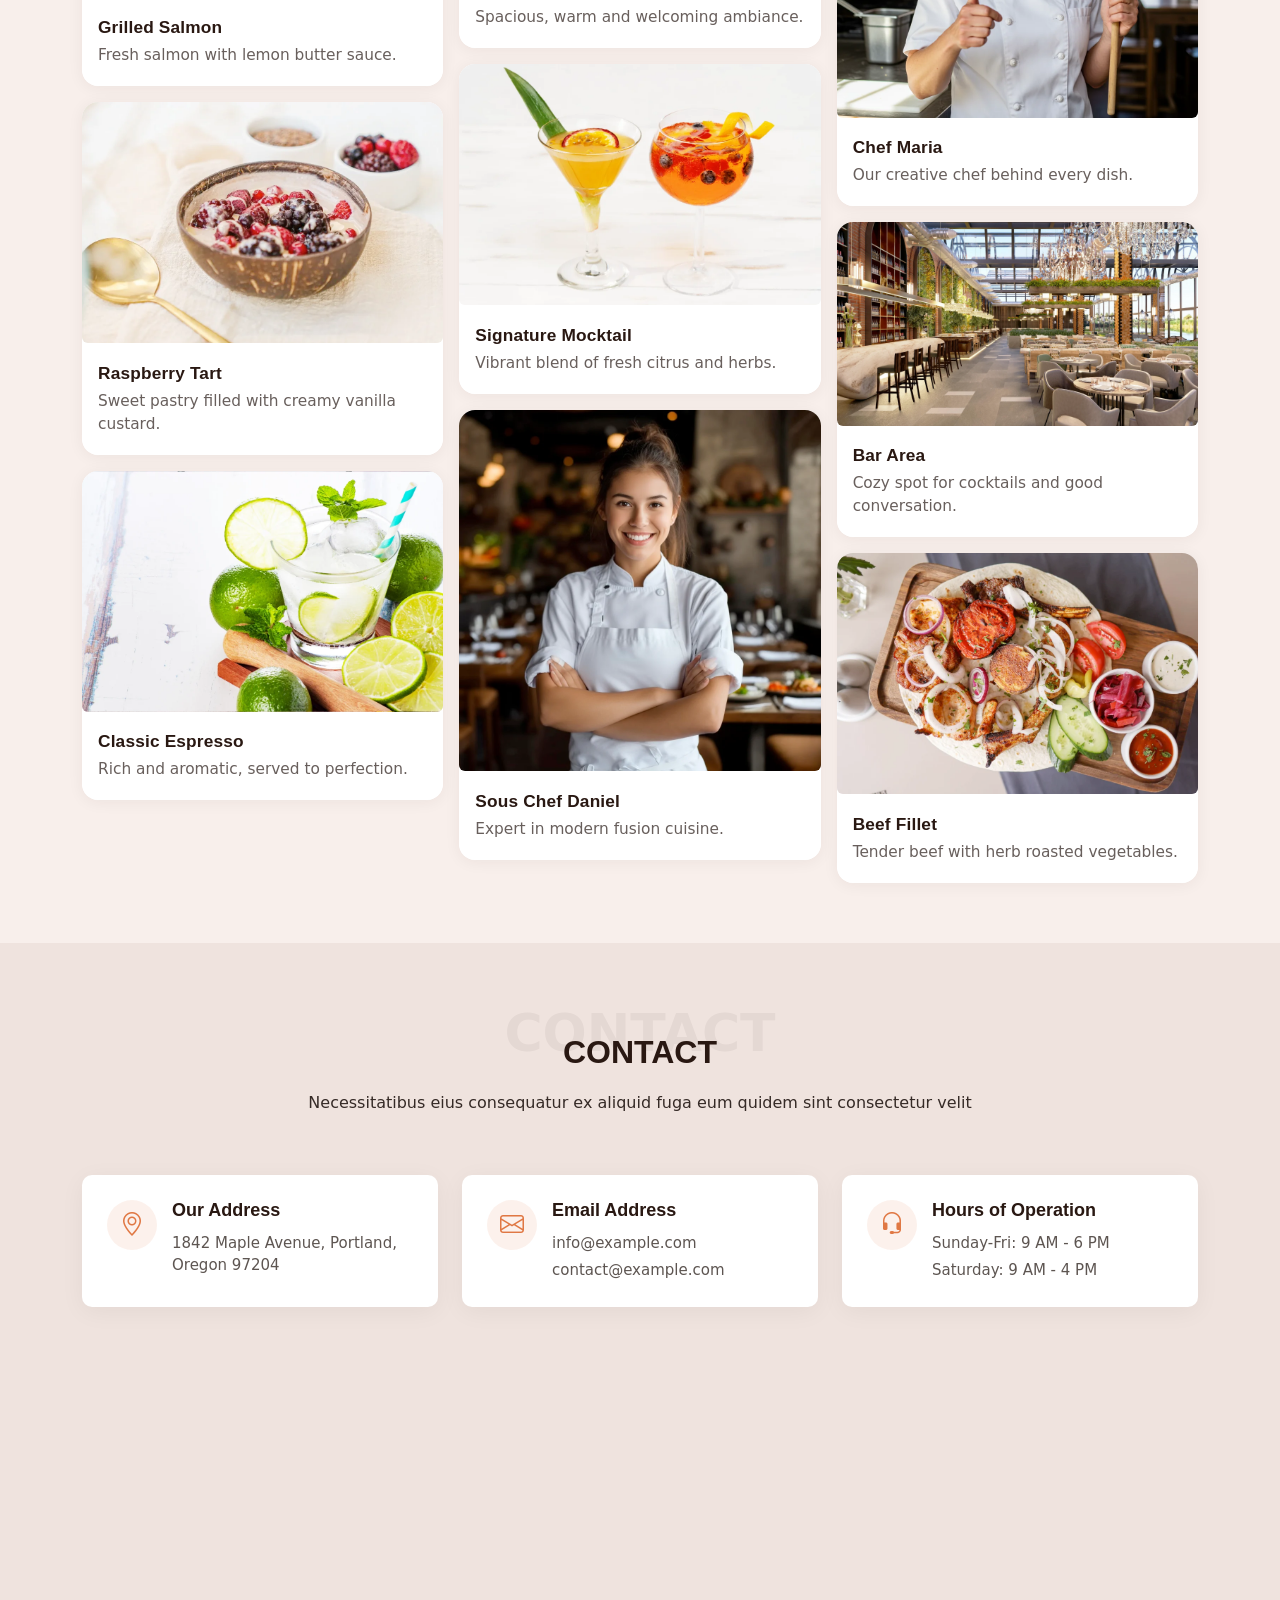
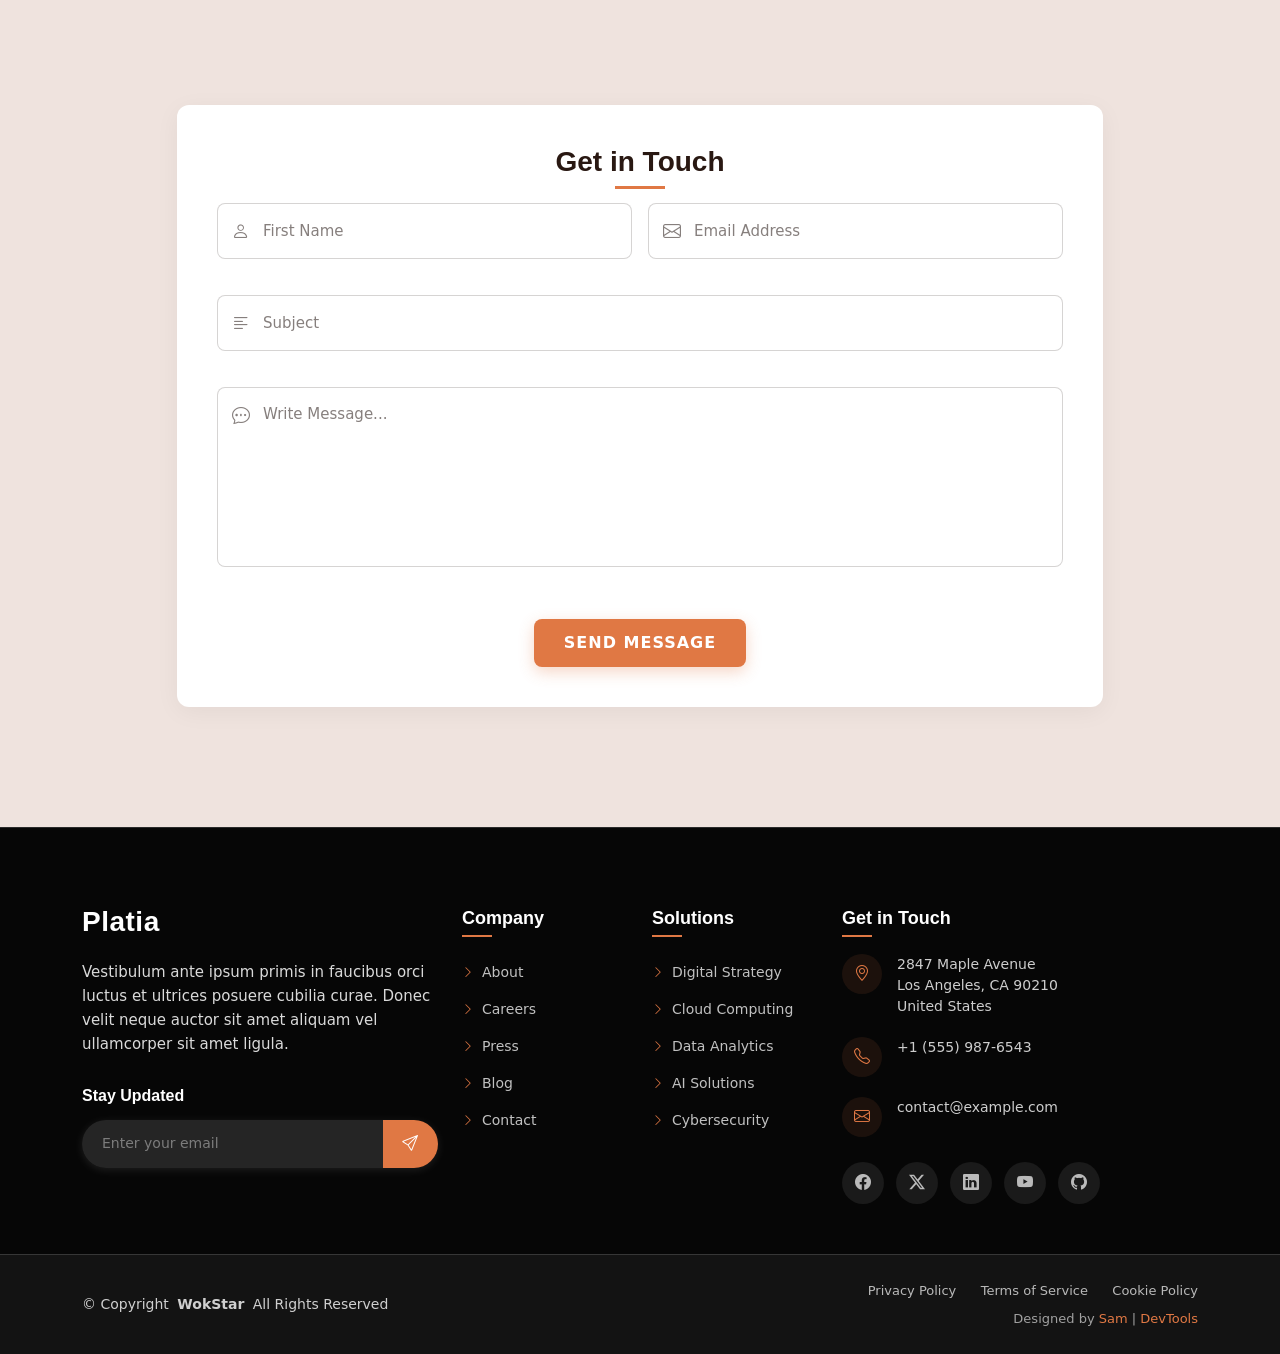
==== commit c865f7f5: "Update index.html" ====
--- a/index.html
+++ b/index.html
@@ -1685,7 +1685,7 @@
         <div class="row align-items-center">
           <div class="col-lg-6">
             <div class="copyright">
-              <p>© <span>Copyright</span> <strong class="px-1 sitename">Platia</strong> <span>All Rights Reserved</span></p>
+              <p>© <span>Copyright</span> <strong class="px-1 sitename">WokStar</strong> <span>All Rights Reserved</span></p>
             </div>
           </div>
           <div class="col-lg-6">
@@ -1699,7 +1699,7 @@
               <!-- You can delete the links only if you've purchased the pro version. -->
               <!-- Licensing information: https://bootstrapmade.com/license/ -->
               <!-- Purchase the pro version with working PHP/AJAX contact form: [buy-url] -->
-              Designed by <a href="https://bootstrapmade.com/">BootstrapMade</a> | <a href="https://bootstrapmade.com/tools/">DevTools</a>
+              Designed by <a href="https://bootstrapmade.com/">Sam</a> | <a href="https://devwithsam.w3spaces.com">DevTools</a>
             </div>
           </div>
         </div>
